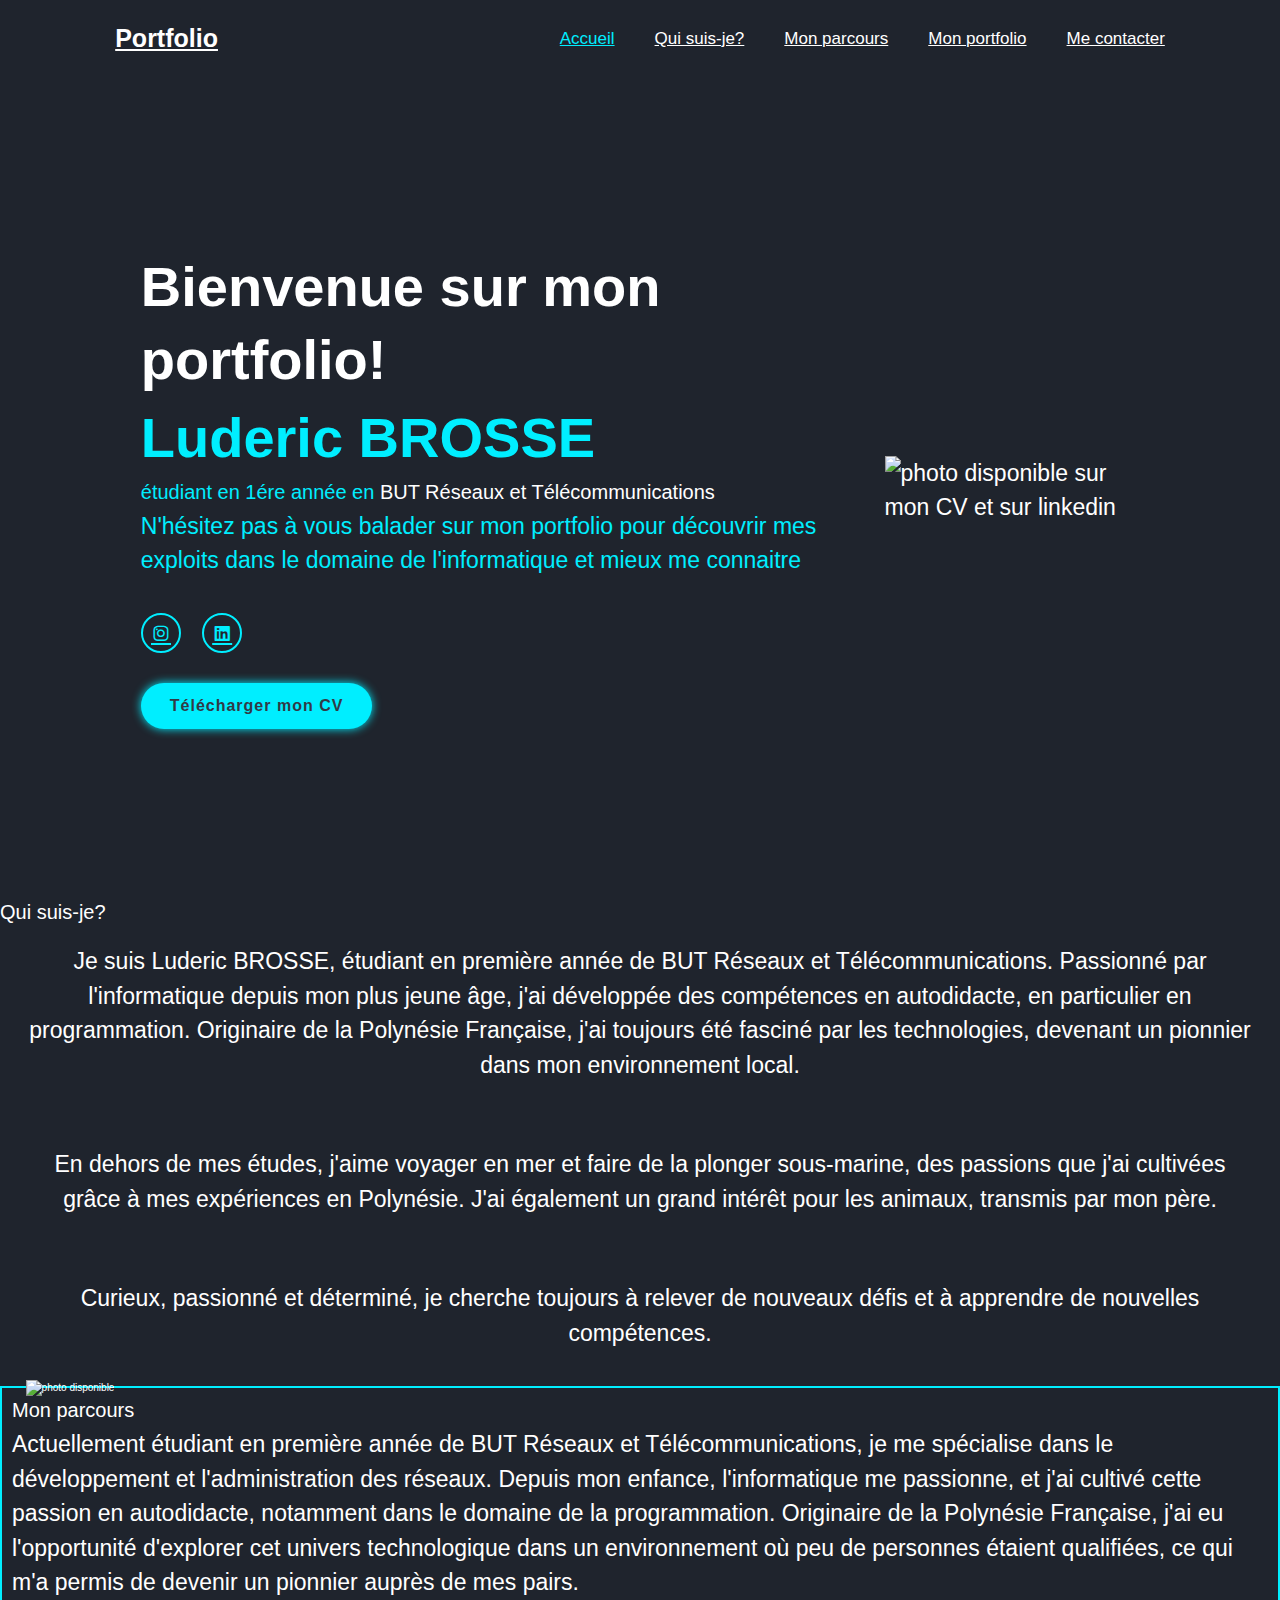
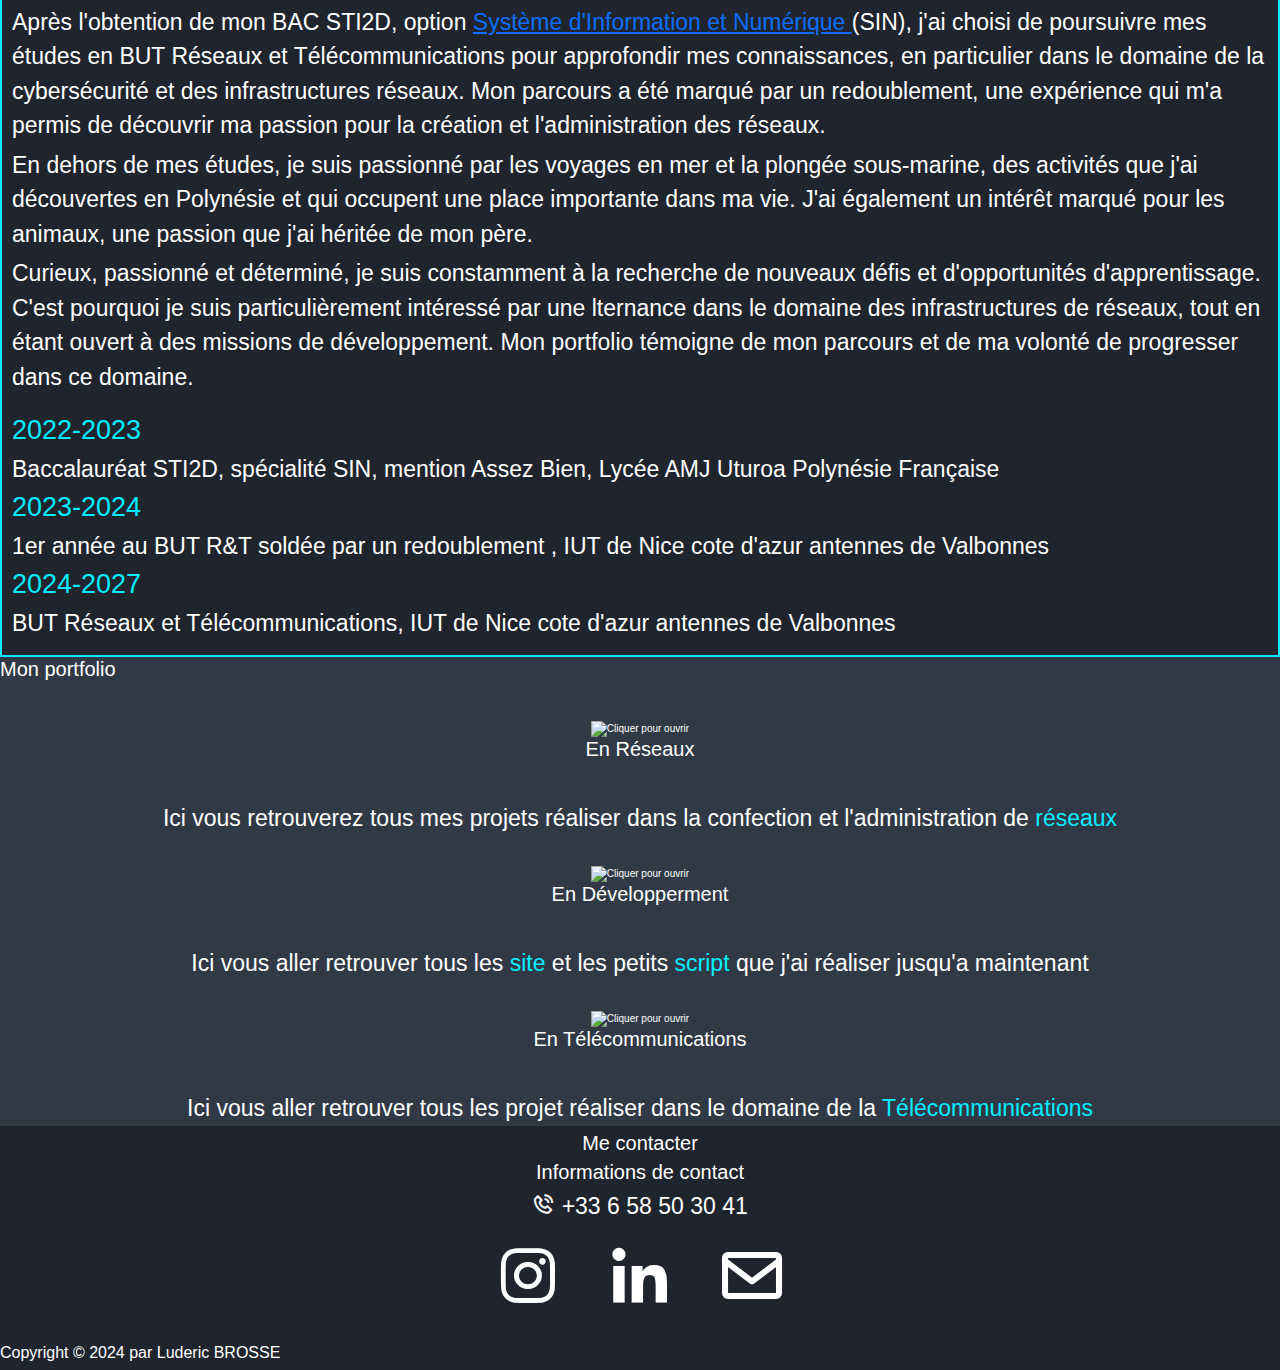
==== index.html @ b1ade753 "Update index.html" ====
<!DOCTYPE html> 
  <head>
    <meta charset="utf-8">
    <meta name="viewport" content="width=device-width">
    <title>Portfolio Luderic Brosse</title>
    <!-- CSS de Bootstrap -->
    <link href="https://cdn.jsdelivr.net/npm/bootstrap@5.3.0-alpha1/dist/css/bootstrap.min.css" rel="stylesheet">
    <!-- JS de Bootstrap -->
<script src="https://cdn.jsdelivr.net/npm/bootstrap@5.3.0-alpha1/dist/js/bootstrap.bundle.min.js"></script>
    <link href='https://unpkg.com/boxicons@2.1.4/css/boxicons.min.css' rel='stylesheet'>
    <link href="style.css" rel="stylesheet" type="text/css" />
<body>
  <section class="header">
    <header class="header">
      <a href="#" class="logo">Portfolio</a>
      <i class='bx bx-menu' id="menu-icon"></i>
      <nav class="navbar">
        <a href="#home" class="active">Accueil</a>
        <a href="#Qui_suis_je">Qui suis-je?</a>
        <a href="#Mon_parcours">Mon parcours</a>
        <a href="#portfolio"> Mon portfolio</a>
        <a href="#Contact">Me contacter</a>
      </nav>
    </header>
  </section>
  <section class="home" id="home">
    <div class="home-content">
      <h1>Bienvenue sur mon portfolio!</h1>
      <h1><span>Luderic BROSSE</span></h1>
      <h2><span>étudiant en 1ére année en </span> BUT Réseaux et Télécommunications</h2>
      <p><span>N'hésitez pas à vous balader sur mon portfolio pour découvrir mes exploits dans le domaine de l'informatique et mieux me connaitre </span></p>
      <div class="social-media">
        <a href="https://www.instagram.com/luderic_brosse_/" target="_blank"><i class='bx bxl-instagram bx-flip-horizontal bx-burst' ></i></a>
        <a href="https://www.linkedin.com/in/ludericbrosse/" target="_blank" ><i class='bx bxl-linkedin-square bx-fade-left' ></i></a>
      </div>
      <a href="CV_Luderic_BROSSE.pdf" class="btn">Télécharger mon CV</a>
    </div>
    <div class="home-img-cerlce">
      <img src="photo_chemise1.jpg" alt="photo disponible sur mon CV et sur linkedin">
    </div>
  </section>
  <section class="Qui_suis_je" id="Qui_suis_je">
    <div class="title">
      <h2 class="title-text">Qui suis-je?</h2>
    </div>
    <div class="about-content">
        <div class="about-text">
          <p>Je suis Luderic BROSSE, étudiant en première année de BUT Réseaux et Télécommunications. 
            Passionné par l'informatique depuis mon plus jeune âge, j'ai développée des compétences en 
            autodidacte, en particulier en programmation. Originaire de la Polynésie Française, 
            j'ai toujours été fasciné par les technologies, devenant un pionnier dans mon environnement 
            local.</p>
          <br>
          <p>En dehors de mes études, j'aime voyager en mer et faire de la plonger sous-marine, des 
            passions que j'ai cultivées grâce à mes expériences en Polynésie. J'ai également un grand 
            intérêt pour les animaux, transmis par mon père.</p>
          <br><p>Curieux, passionné et déterminé, je cherche toujours à relever de nouveaux défis et 
            à apprendre de nouvelles compétences.</p>
        </div>
        <div class="about-img">
            <img src="photochien.jpg" alt="photo disponible">
        </div>
    </div>
</section>
<section class="Mon_parcours" id="Mon_parcours">
  <div class="title">
    <h2 class="title-text">Mon parcours</h2>
  </div>
  <div class="content">
    <p>Actuellement étudiant en première année de BUT Réseaux et Télécommunications, je me spécialise 
      dans le développement et l'administration des réseaux. Depuis mon enfance, l'informatique me 
      passionne, et j'ai cultivé cette passion en autodidacte, notamment dans le domaine de la 
      programmation. Originaire de la Polynésie Française, j'ai eu l'opportunité d'explorer cet 
      univers technologique dans un environnement où peu de personnes étaient qualifiées, ce qui 
      m'a permis de devenir un pionnier auprès de mes pairs.</p> 
    <p>Après l'obtention de mon BAC STI2D, option <a class="SIN" href="https://oniseptv.onisep.fr/video/bac-techno-sti2d-specialite-systeme-dinformation-et-numerique-sin" >Système d'Information et Numérique </a>(SIN), j'ai 
        choisi de poursuivre mes études en BUT Réseaux et Télécommunications pour approfondir mes 
        connaissances, en particulier dans le domaine de la cybersécurité et des infrastructures 
        réseaux. Mon parcours a été marqué par un redoublement, une expérience qui m'a permis de 
        découvrir ma passion pour la création et l'administration des réseaux.</p> 
    <p>En dehors de mes études, je suis passionné par les voyages en mer et la plongée sous-marine, 
      des activités que j'ai découvertes en Polynésie et qui occupent une place importante dans ma vie.
       J'ai également un intérêt marqué pour les animaux, une passion que j'ai héritée de mon père.</p>
    <p>Curieux, passionné et déterminé, je suis constamment à la recherche de nouveaux défis et 
      d'opportunités d'apprentissage. C'est pourquoi je suis particulièrement intéressé par une 
      lternance dans le domaine des infrastructures de réseaux, tout en étant ouvert à des missions 
      de développement. Mon portfolio témoigne de mon parcours et de ma volonté de progresser dans ce 
      domaine.</p>
  </div>
  <br>
  <div class="timeline">
    <div class="timeline-content">
      <div class="content">
        <h3>2022-2023</h3>
        <p>Baccalauréat STI2D, spécialité SIN, mention Assez Bien, Lycée AMJ Uturoa Polynésie Française</p>
      </div>
    </div>
    <div class="timeline-content">
      <div class="content">
        <h3>2023-2024</h3>
        <p>1er année au BUT R&T soldée par un redoublement , IUT de Nice cote d'azur antennes de Valbonnes</p>
      </div>
    </div>
    <div class="timeline-content">
      <div class="content">
        <h3>2024-2027</h3>
        <p>BUT Réseaux et Télécommunications, IUT de Nice cote d'azur antennes de Valbonnes</p>
      </div>
    </div>
  </div>
</section>
<section class="portfolio" id="portfolio">
  <div class="title">
    <h2 class="title-text">Mon portfolio</h2>
  </div>

  <div class="container text-center mt-5">
    <!-- Première image avec titre et description -->
    <div class="portfolio-item">
      <img src="../Portfolio/Reseaux.jpg" alt="Cliquer pour ouvrir" class="clickable-image img-fluid" data-bs-toggle="modal" data-bs-target="#imageModal1">
      <div class="portfolio-caption">
        <h2>En Réseaux</h2>
        <p>Ici vous retrouverez tous mes projets réaliser dans la confection et l'administration de <span>réseaux</span></p>
      </div>
    </div>
  </div>

  <div class="container text-center mt-5">
    <!-- Deuxième image avec titre et description -->
    <div class="portfolio-item">
      <img src="../Portfolio/info.jpg" alt="Cliquer pour ouvrir" class="clickable-image img-fluid" data-bs-toggle="modal" data-bs-target="#imageModal2">
      <div class="portfolio-caption">
        <h2>En Développerment</h2>
        <p>Ici vous aller retrouver tous les <span>site</span> et les petits <span>script</span> que j'ai réaliser jusqu'a maintenant</p>
      </div>
    </div>
  </div>

  <div class="container text-center mt-5">
    <!-- Troisième image avec titre et description -->
    <div class="portfolio-item">
      <img src="../Portfolio/telecom.jpg" alt="Cliquer pour ouvrir" class="clickable-image img-fluid" data-bs-toggle="modal" data-bs-target="#imageModal3">
      <div class="portfolio-caption">
        <h2>En Télécommunications</h2>
        <p>Ici vous aller retrouver tous les projet réaliser dans le domaine de la <span>Télécommunications</span></p>
      </div>
    </div>
  </div>

<!-- Modal 1 -->
<div class="modal fade" id="imageModal1" tabindex="-1" aria-labelledby="imageModalLabel1" aria-hidden="true">
  <div class="modal-dialog modal-dialog-centered">
    <div class="modal-content">
      <div class="modal-header">
        <h5 class="modal-title" id="imageModalLabel1">Galerie d'images</h5>
        <button type="button" class="btn-close" data-bs-dismiss="modal" aria-label="Close"></button>
      </div>
      <div class="modal-body">
        <div id="carouselExample1" class="carousel slide" data-bs-ride="false" data-bs-interval="false"> <!-- Désactivation complète -->
          <div class="carousel-inner">
            <div class="carousel-item active">
              <div class="d-flex w-100">
                <div class="carousel-caption">
                  <h5>Titre Image 1 Carrousel</h5>
                  <p>Description courte Image 1 Carrousel</p>
                </div>
                <img src="../Portfolio/lan.jpg" class="d-block" alt="Image 1">
              </div>
            </div>
            <div class="carousel-item">
              <div class="d-flex w-100">
                <div class="carousel-caption">
                  <h5>Titre Image 2 Carrousel</h5>
                  <p>Description courte Image 2 Carrousel</p>
                </div>
                <img src="../Portfolio/info.jpg" class="d-block" alt="Image 2">
              </div>
            </div>
          </div>
          <button class="carousel-control-prev" type="button" data-bs-target="#carouselExample1" data-bs-slide="prev">
            <span class="carousel-control-prev-icon" aria-hidden="true"></span>
          </button>
          <button class="carousel-control-next" type="button" data-bs-target="#carouselExample1" data-bs-slide="next">
            <span class="carousel-control-next-icon" aria-hidden="true"></span>
          </button>
        </div>
      </div>
    </div>
  </div>
</div>



  <!-- Modal 2 -->
  <div class="modal fade" id="imageModal2" tabindex="-1" aria-labelledby="imageModalLabel2" aria-hidden="true">
    <div class="modal-dialog modal-dialog-centered">
      <div class="modal-content">
        <div class="modal-header">
          <h5 class="modal-title" id="imageModalLabel2">Galerie d'images</h5>
          <button type="button" class="btn-close" data-bs-dismiss="modal" aria-label="Close"></button>
        </div>
        <div class="modal-body">
          <div id="carouselExample2" class="carousel slide" data-bs-ride="carousel">
            <div class="carousel-inner">
              <div class="carousel-item active">
                <img src="../Portfolio/lan.jpg" class="d-block w-100" alt="Image 1">
                <div class="carousel-caption d-none d-md-block">
                  <h5>Titre Image 1 Carrousel</h5>
                  <p>Description courte Image 1 Carrousel</p>
                </div>
              </div>
              <div class="carousel-item">
                <img src="../Portfolio/info.jpg" class="d-block w-100" alt="Image 2">
                <div class="carousel-caption d-none d-md-block">
                  <h5>Titre Image 2 Carrousel</h5>
                  <p>Description courte Image 2 Carrousel</p>
                </div>
              </div>
            </div>
            <button class="carousel-control-prev" type="button" data-bs-target="#carouselExample2" data-bs-slide="prev">
              <span class="carousel-control-prev-icon" aria-hidden="true"></span>
            </button>
            <button class="carousel-control-next" type="button" data-bs-target="#carouselExample2" data-bs-slide="next">
              <span class="carousel-control-next-icon" aria-hidden="true"></span>
            </button>
          </div>
        </div>
      </div>
    </div>
  </div>

  <!-- Modal 3 -->
  <div class="modal fade" id="imageModal3" tabindex="-1" aria-labelledby="imageModalLabel3" aria-hidden="true">
    <div class="modal-dialog modal-dialog-centered">
      <div class="modal-content">
        <div class="modal-header">
          <h5 class="modal-title" id="imageModalLabel3">Galerie d'images</h5>
          <button type="button" class="btn-close" data-bs-dismiss="modal" aria-label="Close"></button>
        </div>
        <div class="modal-body">
          <div id="carouselExample3" class="carousel slide" data-bs-ride="carousel">
            <div class="carousel-inner">
              <div class="carousel-item active">
                <img src="../Portfolio/lan.jpg" class="d-block w-100" alt="Image 1">
                <div class="carousel-caption d-none d-md-block">
                  <h5>Titre Image 1 Carrousel</h5>
                  <p>Description courte Image 1 Carrousel</p>
                </div>
              </div>
              <div class="carousel-item">
                <img src="../Portfolio/info.jpg" class="d-block w-100" alt="Image 2">
                <div class="carousel-caption d-none d-md-block">
                  <h5>Titre Image 2 Carrousel</h5>
                  <p>Description courte Image 2 Carrousel</p>
                </div>
              </div>
            </div>
            <button class="carousel-control-prev" type="button" data-bs-target="#carouselExample3" data-bs-slide="prev">
              <span class="carousel-control-prev-icon" aria-hidden="true"></span>
            </button>
            <button class="carousel-control-next" type="button" data-bs-target="#carouselExample3" data-bs-slide="next">
              <span class="carousel-control-next-icon" aria-hidden="true"></span>
            </button>
          </div>
        </div>
      </div>
    </div>
  </div>

</section>

<section class="Contact" id="Contact">
  <div class="title">
    <h2 class="title-text">Me contacter</h2>
  </div>
  <div class="contact-content">
    <div class="contact-info">
      <h2>Informations de contact</h2>
      <p><i class='bx bx-phone-call'></i> +33 6 58 50 30 41</p>
      <div class="social-icons">
        <div class="icon insta"><a href="https://www.instagram.com/luderic_brosse_/" target="_blank"><i class='bx bxl-instagram'></i></a></div>
        <div class="icon linkedin"><a href="https://www.linkedin.com/in/ludericbrosse/" target="_blank"><i class='bx bxl-linkedin'></i></a></div>
        <div class="icon mail"><a href="mailto:proludericbrosse@gmail.com" target="_blank"><i class='bx bx-envelope'></i></a></div>
      </div>
    </div>
  </div>
</section>


    <footer class="footer">
      <div class="footer-text">
        <p>Copyright &copy; 2024 par Luderic BROSSE</p>
      </div>
    </footer>

<script src="Java_ma_page.js"></script>
</body>
---- style.css ----
@import url('https://fonts.googleapis.com/css2?family=Poppins:wght@300;400;500;600;700;800;900&display');

* {
  margin: 0;
  padding: 0;
  box-sizing: border-box;
  text-decoration: none;
  border: none;
  outline: none;
  scroll-behavior: smooth;
  font-family: Arial, sans-serif;
}

:root {
  --bg-color: #1f242d;
  --second-color: #323946;
  --text-color: #fff;
  --main-color: #0ef;
}

html {
  font-size: 62.5%;
  overflow-x: hidden;
}

body {
  background-color: var(--bg-color);
  color: var(--text-color);
}

sectionheader {
  min-height: 100vh;
  padding: 10rem 9% 2rem;
}

h4 {
  font-size: 1.5em;
  font-family: arial, sans-serif;
}
.header {
  position: fixed;
  top: 0;
  left: 0;
  width: 100%;
  padding: 2rem 9%;
  background: var(--bg-color);
  display: flex;
  justify-content: space-between;
  align-items: center;
  z-index: 100;
  
}

.header.sticky {
  border-bottom: .1rem solid rgba(0, 0, 0, 0.2);
}

.logo {
  font-size: 2.5rem;
  color: var(--main-colort);
  font-weight: 600;
  cursor: default;
}


/* Styles de base pour les liens de la navbar */
.navbar a {
  font-size: 17px;
  color: var(--text-color);
  margin-left: 4rem;
  transition: .3s;
  font-family: arial,sans-serif;
}

/* Style pour les liens de la navbar lorsqu'ils sont survolés ou actifs */
.navbar a:hover,
.navbar a.active {
  color: var(--main-color);
}

/* Styles pour l'icône du menu */
#menu-icon {
  font-size: 3.6rem;
  color: var(--text-color);
  display: none;
}

.p2 {
  color: #000000;
  font-size: 1.5rem;
  margin: 1rem 0 2rem;
  text-align: center;
  font-family: arial,sans-serif;
}

section.home {
  min-height: 100vh;
  padding: 10rem 9% 2rem;
  font-family: arial,sans-serif;
  font-size: 23px;
}

.home {
  display: flex;
  justify-content: center;
  align-items: center;
  font-family: arial, sans-serif;
  font-size: 23px;
  margin-left: 2%;
  margin-right: 2%;
}

.home-img img {
  width: 35vw;
}

.home-content h3 {
  font-size: 3.2rem;
  font-weight: 700;
  color: var(--text-color);
}

.home-content h3:nth-of-type(2) {
  margin-bottom: 2rem;
}

span {
  color: var(--main-color);
}

.home-content h1 {
  font-size: 5.6rem;
  font-weight: 700;
  line-height: 1.3;
}

.social-media a {
  display: inline-flex;
  justify-content: center;
  align-items: center;
  width: 4rem;
  height: 4rem;
  background: transparent;
  border: .2rem solid var(--main-color);
  border-radius: 50%;
  font-size: 2rem;
  color: var(--main-color);
  margin: 3rem 1.5rem 3rem 0;
  transition: .5s ease;
}

.social-media a:hover {
  background: var(--main-color);
  color: var(--second-color);
  box-shadow: 0 0 1rem var(--main-color);
}

.btn {
  display: inline-block;
  padding: 1rem 2.8rem;
  background: var(--main-color);
  border-radius: 4rem;
  box-shadow: 0 0 1rem var(--main-color);
  font-size: 1.6rem;
  color: var(--second-color);
  letter-spacing: .1rem;
  font-weight: 600;
  transition: .5s ease;
}

.btn:hover {
  box-shadow: none;
}

.btn1 {
  display: inline-block;
  padding: 1rem 2.8rem;
  background: var(--main-color);
  border-radius: 4rem;
  box-shadow: 0 0 1rem var(--main-color);
  font-size: 1.6rem;
  color: var(--second-color);
  letter-spacing: .1rem;
  font-weight: 600;
  transition: .5s ease;
  margin-left: 65rem;
  
}

.btn1:hover {
  box-shadow: none;
}
.about {
  display: flex;
  justify-content: center;
  align-items: center;
  gap: 2rem;
  background-color: var(--second-color);
  font-family: Arial,sans-serif;
  font-size: 23px;
}

.about-img img {
  width: 17.5vw;

}

.heading {
  text-align: center;
  font-size: 4.5rem;
}


.about-content{
  margin-left: 2%;
  margin-right: 2%;
}

.about-content h2 {
  text-align: left;
  font-size: 32px;
  font-weight: 700;
  font-family: arial,sans-serif;
}

.about-content h3 {
  font-size: 45px;
  font-weight: 500;
  text-align: center;
  font-family: arial, sans-serif;
}

.about-content p {
  font-size: 23px;
  margin: 2rem 0 3rem;
  text-align: center;
  font-family: Arial, sans-serif;
}

/* Style pour encadrer la section */
.Mon_parcours {
  border: 2px solid var(--main-color);
  padding: 1rem; 
  margin: -10px 0 0 0; /* Réduire la marge inférieure */
  font-family: arial, sans-serif;
}

.Mon_parcours-contenue{
  margin-left: 2%;
  margin-right: 2%;
}

/* Style pour les titres */
h3 {
  color:var(--main-color);
  /* Couleur du texte du titre */
  font-size: 27px;
}

/* Style pour le texte à l'intérieur des boîtes */
p {
  margin: 5px 0;
  /* Marge pour le texte à l'intérieur des boîtes */
  font-size: 23px;
}

.about-layer a i {
  font-size: 23px;
  color: var(--second-bg-color);
  font-family: arial , sans-serif;
}

.portfolio {
  background-color: var(--second-color);
}

.portfolio h2 {
  margin-bottom: 4rem;
}

.portfolio-container {
  display: grid;
  grid-template-columns: repeat(2, 1fr);
  align-items: center;
  gap: 2.5rem;
}

.portfolio-container .portfolio-box {  /*pour le portfolio sa commence la les boxe  */
  position: relative;
  overflow: hidden;
  box-shadow: 0 0 1rem var(--bg-color);
  display: flex;
  font-size: 23px;
  font-family: Arial , sans-serif;

}

.texte_portfolio p {
  margin-left: 1%;
  margin-right: 1%;
}

.portfolio-box img {
  width: 100%;
  transition: .5s ease;
  
}

.portfolio-box:hover img {
  transform: scale(1..1);
}


.portfolio-box .portfolio-layer {   
  position: absolute;
  bottom: 0;
  left: 0;
  width: 100%;
  height: 100%;
  background: linear-gradient(rgba(0, 0, 0, .1), var(--main-color));
  display: flex;
  justify-content: center;
  align-items: center;
  flex-direction: column;
  text-align: center;
  padding: 0 4rem;
  transform: translateY(100%);
  transition: .5s ease;
  font-size: 35px;
}

.portfolio-box:hover .portfolio-layer {
  transform: translate(0);
}

.portfolio-box .portfolio-layer h4 {
  font-size: 45px;
  color: #e70a0a;
}

.portfolio-box .portfolio-layer h3 {
  font-size: 45px;

}

h5{
  color: #fff ;

}

h6{
  color: red;
  font-size: 45px;
}

h7{
  color: purple;
  font-size: 45px ;
}
.portfolio-container .portfolio-box2 {
  position: relative;
  overflow: hidden;
  box-shadow: 0 0 1rem var(--bg-color);
  display: flex;

}

.portfolio-container .portfolio-box2 {
  position: relative;
  overflow: hidden;
  box-shadow: 0 0 1rem var(--bg-color);
  display: flex;
}

.portfolio-box2 video {
  width: 100%;
  transition: .5s ease;
}

.portfolio-box2:hover {
  background-color: var(--main-color-);  /* Couleur bleue quasi transparente sur le survol */
}

.portfolio-box2 .portfolio-layer {
  position: absolute;
  bottom: 0;
  left: 0;
  width: 100%;
  height: 100%;
  display: flex;
  justify-content: center;
  align-items: center;
  flex-direction: column;
  text-align: center;
  padding: 0 4rem;
  transform: translateY(100%);
  transition: .5s ease;
  z-index: 1; /* Placer le texte au premier plan */
}

.portfolio-box2:hover .portfolio-layer {
  transform: translate(0);
}   
/* a la j ai chercher pour ca y a des commentaire */

.portfolio-layer p {
  font-size: 28px;
  margin: .3rem 0 1rem;
  font-family: arial, sans-serif;
  color: #000000;
}

.portfolio-layer a {
  display: inline-flex;
  justify-content: center;
  align-items: center;
  width: 5rem;
  height: 5rem;
  background: var(--text-color);
  border-radius: 50%;
}

.portfolio-layer a i {
  font-size: 2rem;
  color: var(--second-bg-color);
}

.contact h2 {
  margin-bottom: 3rem;
}

.contact form {
  max-width: 70rem;
  margin: 1rem auto;
  text-align: center;
  margin-bottom: 3rem;
}

.contact form .input-box {
  display: flex;
  justify-content: space-between;
  flex-wrap: wrap;
}

.contact form .input-box input,
.contact form textarea {
  width: 100%;
  padding: 1.5rem;
  font-size: 1.6rem;
  color: var(--text-color);
  background: var(--second-color);
 
  margin: .7rem 0;

}

.contact form .input-box input {
  width: 49%;
}

.contact form textarea {
  resize: none;
}

.contact form .btn {
  margin-top: 2rem;
  cursor: pointer;
}

.footer-text p {
  font-size: 1.6rem;
}

.footer-iconTop a {
  display: inline-flex;
  justify-content: center;
  align-items: center;
  padding: .8rem;
}

.Contact {
  text-align: center; /* Centre le contenu de la section horizontalement */
}


.Contact {
  text-align: center; /* Centre le contenu de la section horizontalement */
}

.social-icons {
  display: flex; /* Utilisation du flexbox pour aligner les éléments sur une ligne */
  justify-content: center; /* Centre les éléments horizontalement */
}

.social-icons .icon {
  margin: 0 20px; /* Marge entre chaque icône */
}

.social-icons .icon a {
  display: block; /* Affiche les liens en tant que bloc pour mieux aligner les icônes */
  text-align: center; /* Centre le contenu du lien */
  font-size: 72px; /* Taille de la police des icônes (double de la taille initiale) */
  color: #ffffff; /* Couleur de base des icônes (blanc ici) */
  transition: color 0.3s ease; /* Transition douce de la couleur pendant 0.3s */
}

/* Effet hover pour changer la couleur au survol */
.social-icons .icon a:hover {
  color: var(--main-color); /* Changement de couleur au survol vers la couleur principale */
}




@media(max-width: 1200px) {
  html {
    font-size: 55%;
  }
}

@media(max-width: 991px) {
  .header {
    padding: 2rem 3%;
  }

  section {
    padding: 10rem 3% 2rem;
  }

  .Mon_parcours {
    padding-bottom: 7rem;
  }

  .footer {
    padding: 2rem 3%;
  }
}

@media(max-width: 768px) {
  #menu-icon {
    display: block;
  }

  .navbar {
    position: absolute;
    top: 100%;
    left: 0;
    width: 100%;
    padding: 1rem 3%;
    background: var(--bg-color);
    border-top: .1rem solid rgba(0, 0, 0, .2);
    box-shadow: 0 .5rem 1rem rgba(0, 0, 0, .2);
    display: none;
  }

  .navbar.active {
    display: block;
  }

  navbar a {
    display: block;
    font-size: 2rem;
    margin: 3rem 0;

  }

  .home {
    flex-direction: column;

  }

  .home-content h3 {
    font-size: 2.6rem;
  }

  .home-content h1 {
    font-size: 5.6rem;
  }

  .home-img img {
    width: 70rw;
    margin-top: 4rem;
  }

  .about {
    flex-direction: column-reverse;
  }

  .about-img img {
    width: 70%;
    margin-top: 4rem;
  }

  .portfolio h2 {
    margin-bottom: 3rem;
  }

  .portfolio-container {
    grid-template-columns: repeat(2, 1fr);

  }
}

@media(max-width: 617px) {
  .portfolio-container {
    grid-template-columns: 1fr;
    }
}
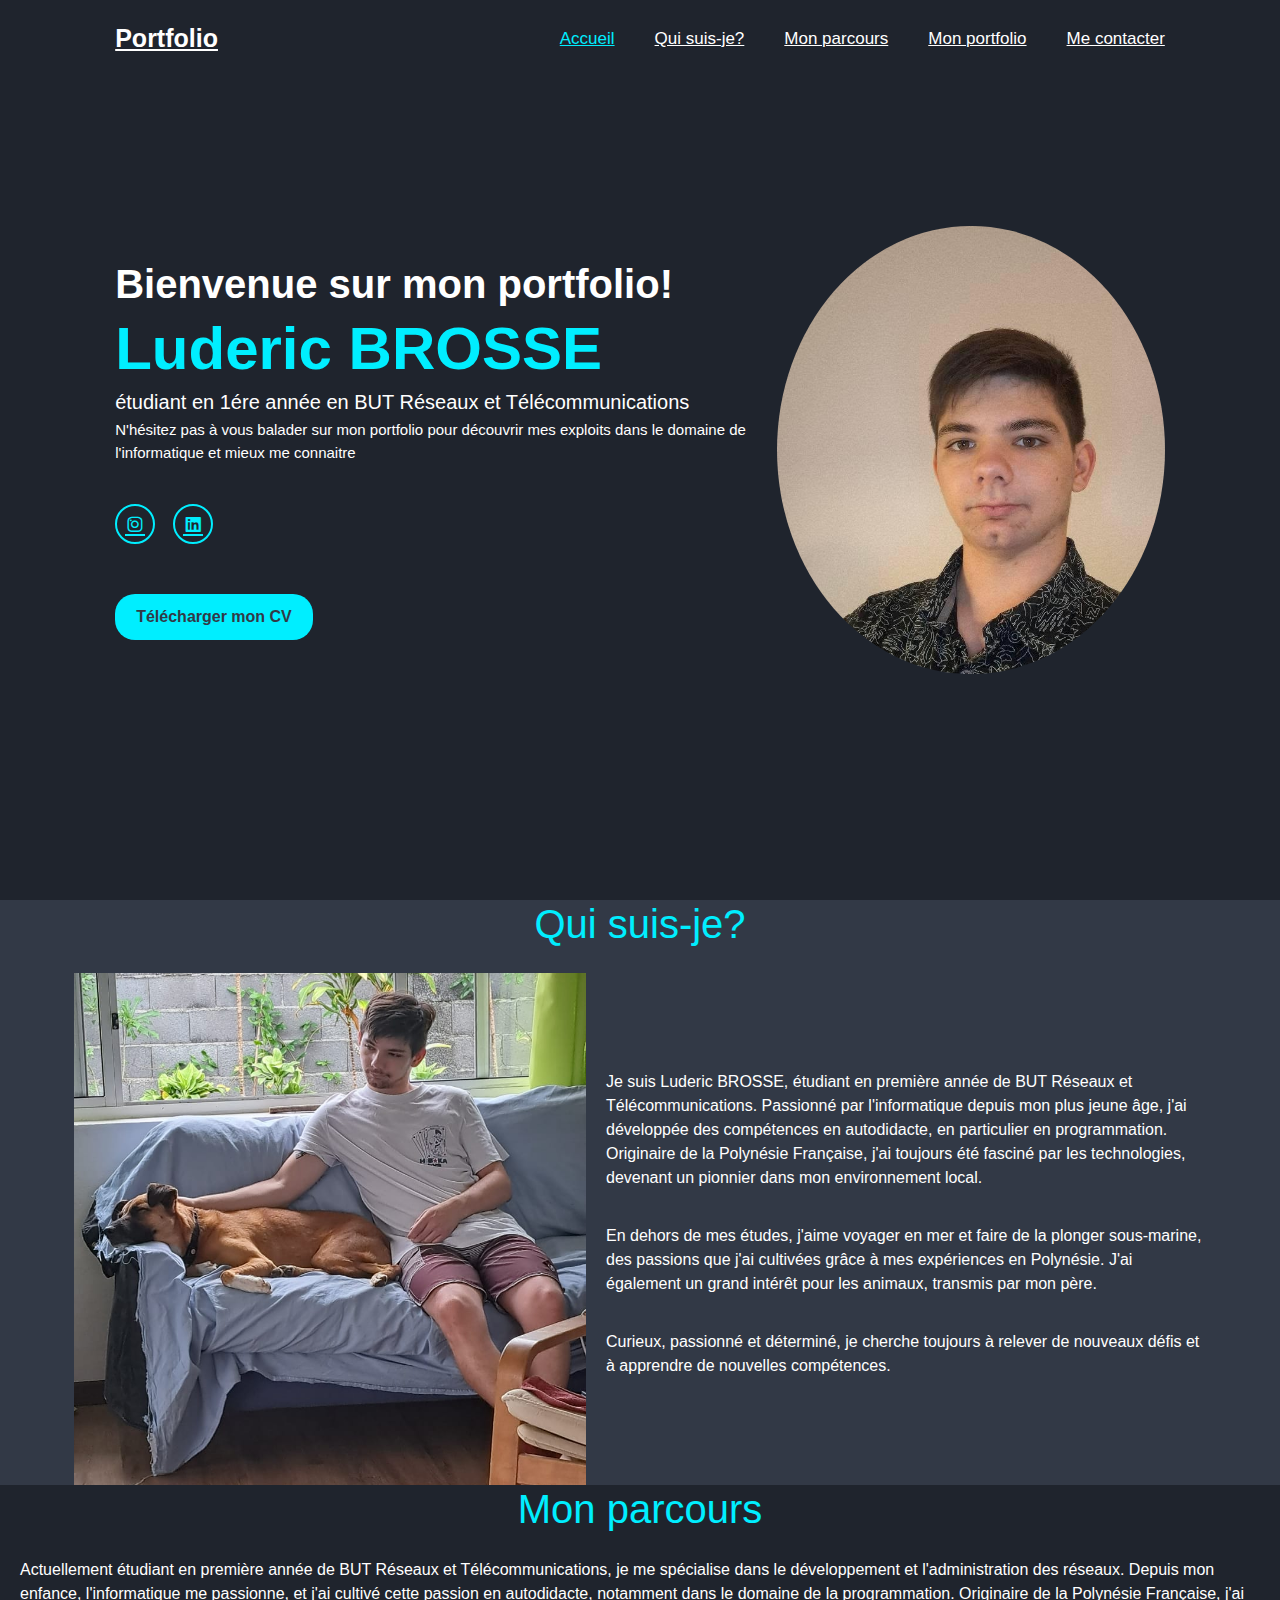
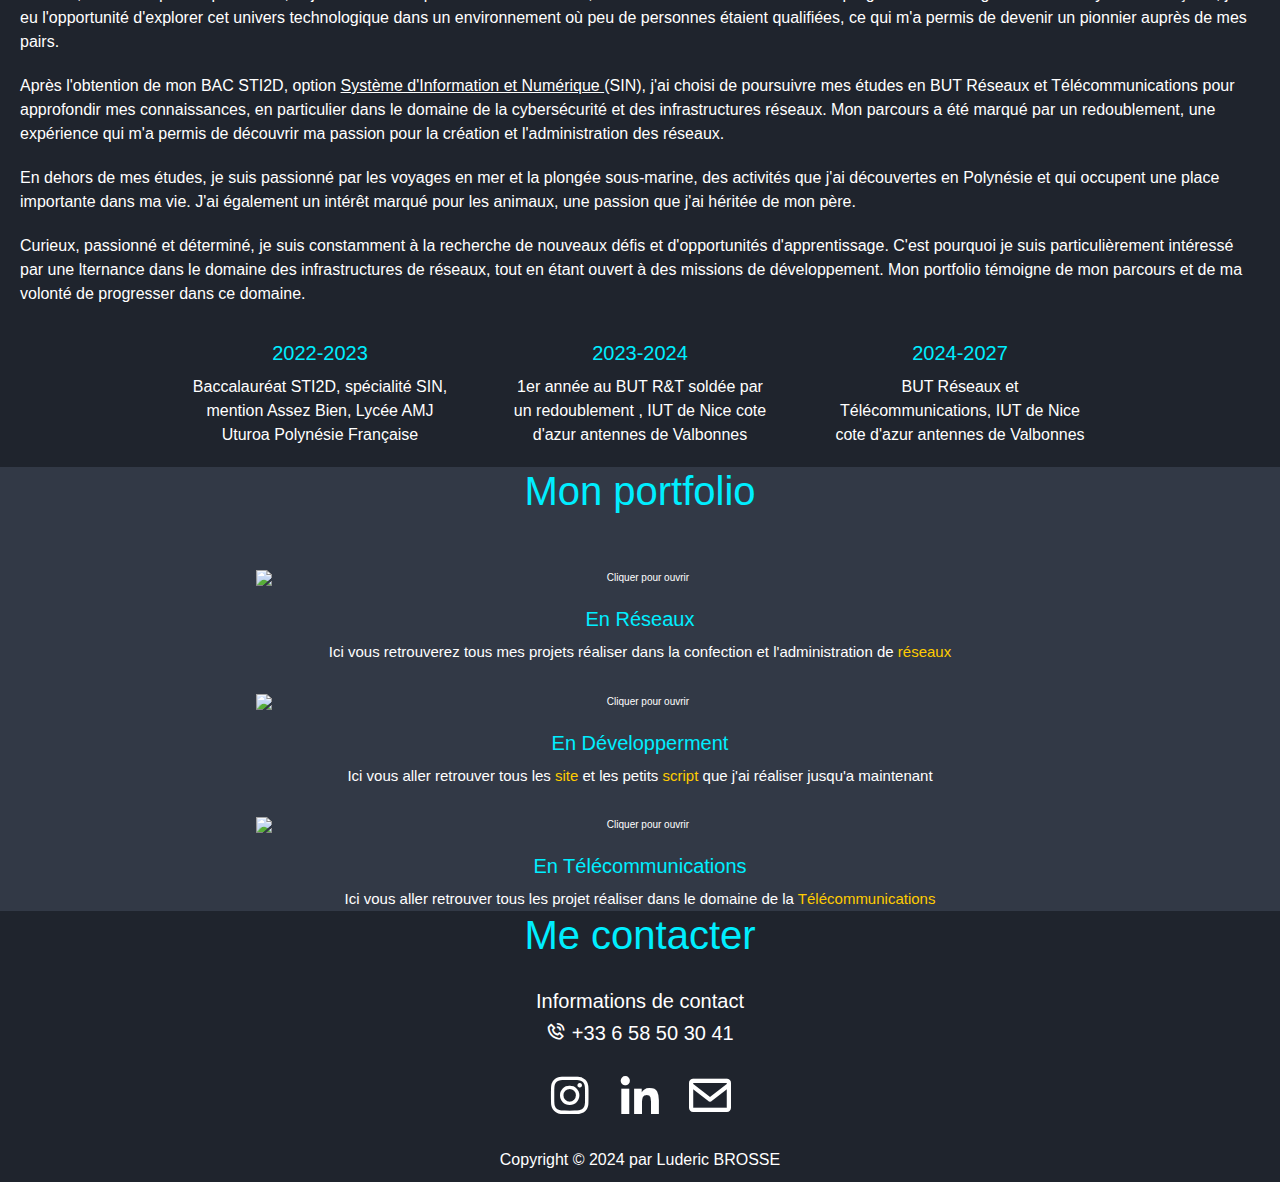
==== commit b71eb8ec: "Add files via upload" ====
--- a/index.html
+++ b/index.html
@@ -1,297 +1,297 @@
-<!DOCTYPE html> 
-  <head>
-    <meta charset="utf-8">
-    <meta name="viewport" content="width=device-width">
-    <title>Portfolio Luderic Brosse</title>
-    <!-- CSS de Bootstrap -->
-    <link href="https://cdn.jsdelivr.net/npm/bootstrap@5.3.0-alpha1/dist/css/bootstrap.min.css" rel="stylesheet">
-    <!-- JS de Bootstrap -->
-<script src="https://cdn.jsdelivr.net/npm/bootstrap@5.3.0-alpha1/dist/js/bootstrap.bundle.min.js"></script>
-    <link href='https://unpkg.com/boxicons@2.1.4/css/boxicons.min.css' rel='stylesheet'>
-    <link href="style.css" rel="stylesheet" type="text/css" />
-<body>
-  <section class="header">
-    <header class="header">
-      <a href="#" class="logo">Portfolio</a>
-      <i class='bx bx-menu' id="menu-icon"></i>
-      <nav class="navbar">
-        <a href="#home" class="active">Accueil</a>
-        <a href="#Qui_suis_je">Qui suis-je?</a>
-        <a href="#Mon_parcours">Mon parcours</a>
-        <a href="#portfolio"> Mon portfolio</a>
-        <a href="#Contact">Me contacter</a>
-      </nav>
-    </header>
-  </section>
-  <section class="home" id="home">
-    <div class="home-content">
-      <h1>Bienvenue sur mon portfolio!</h1>
-      <h1><span>Luderic BROSSE</span></h1>
-      <h2><span>étudiant en 1ére année en </span> BUT Réseaux et Télécommunications</h2>
-      <p><span>N'hésitez pas à vous balader sur mon portfolio pour découvrir mes exploits dans le domaine de l'informatique et mieux me connaitre </span></p>
-      <div class="social-media">
-        <a href="https://www.instagram.com/luderic_brosse_/" target="_blank"><i class='bx bxl-instagram bx-flip-horizontal bx-burst' ></i></a>
-        <a href="https://www.linkedin.com/in/ludericbrosse/" target="_blank" ><i class='bx bxl-linkedin-square bx-fade-left' ></i></a>
-      </div>
-      <a href="CV_Luderic_BROSSE.pdf" class="btn">Télécharger mon CV</a>
-    </div>
-    <div class="home-img-cerlce">
-      <img src="photo_chemise1.jpg" alt="photo disponible sur mon CV et sur linkedin">
-    </div>
-  </section>
-  <section class="Qui_suis_je" id="Qui_suis_je">
-    <div class="title">
-      <h2 class="title-text">Qui suis-je?</h2>
-    </div>
-    <div class="about-content">
-        <div class="about-text">
-          <p>Je suis Luderic BROSSE, étudiant en première année de BUT Réseaux et Télécommunications. 
-            Passionné par l'informatique depuis mon plus jeune âge, j'ai développée des compétences en 
-            autodidacte, en particulier en programmation. Originaire de la Polynésie Française, 
-            j'ai toujours été fasciné par les technologies, devenant un pionnier dans mon environnement 
-            local.</p>
-          <br>
-          <p>En dehors de mes études, j'aime voyager en mer et faire de la plonger sous-marine, des 
-            passions que j'ai cultivées grâce à mes expériences en Polynésie. J'ai également un grand 
-            intérêt pour les animaux, transmis par mon père.</p>
-          <br><p>Curieux, passionné et déterminé, je cherche toujours à relever de nouveaux défis et 
-            à apprendre de nouvelles compétences.</p>
-        </div>
-        <div class="about-img">
-            <img src="photochien.jpg" alt="photo disponible">
-        </div>
-    </div>
-</section>
-<section class="Mon_parcours" id="Mon_parcours">
-  <div class="title">
-    <h2 class="title-text">Mon parcours</h2>
-  </div>
-  <div class="content">
-    <p>Actuellement étudiant en première année de BUT Réseaux et Télécommunications, je me spécialise 
-      dans le développement et l'administration des réseaux. Depuis mon enfance, l'informatique me 
-      passionne, et j'ai cultivé cette passion en autodidacte, notamment dans le domaine de la 
-      programmation. Originaire de la Polynésie Française, j'ai eu l'opportunité d'explorer cet 
-      univers technologique dans un environnement où peu de personnes étaient qualifiées, ce qui 
-      m'a permis de devenir un pionnier auprès de mes pairs.</p> 
-    <p>Après l'obtention de mon BAC STI2D, option <a class="SIN" href="https://oniseptv.onisep.fr/video/bac-techno-sti2d-specialite-systeme-dinformation-et-numerique-sin" >Système d'Information et Numérique </a>(SIN), j'ai 
-        choisi de poursuivre mes études en BUT Réseaux et Télécommunications pour approfondir mes 
-        connaissances, en particulier dans le domaine de la cybersécurité et des infrastructures 
-        réseaux. Mon parcours a été marqué par un redoublement, une expérience qui m'a permis de 
-        découvrir ma passion pour la création et l'administration des réseaux.</p> 
-    <p>En dehors de mes études, je suis passionné par les voyages en mer et la plongée sous-marine, 
-      des activités que j'ai découvertes en Polynésie et qui occupent une place importante dans ma vie.
-       J'ai également un intérêt marqué pour les animaux, une passion que j'ai héritée de mon père.</p>
-    <p>Curieux, passionné et déterminé, je suis constamment à la recherche de nouveaux défis et 
-      d'opportunités d'apprentissage. C'est pourquoi je suis particulièrement intéressé par une 
-      lternance dans le domaine des infrastructures de réseaux, tout en étant ouvert à des missions 
-      de développement. Mon portfolio témoigne de mon parcours et de ma volonté de progresser dans ce 
-      domaine.</p>
-  </div>
-  <br>
-  <div class="timeline">
-    <div class="timeline-content">
-      <div class="content">
-        <h3>2022-2023</h3>
-        <p>Baccalauréat STI2D, spécialité SIN, mention Assez Bien, Lycée AMJ Uturoa Polynésie Française</p>
-      </div>
-    </div>
-    <div class="timeline-content">
-      <div class="content">
-        <h3>2023-2024</h3>
-        <p>1er année au BUT R&T soldée par un redoublement , IUT de Nice cote d'azur antennes de Valbonnes</p>
-      </div>
-    </div>
-    <div class="timeline-content">
-      <div class="content">
-        <h3>2024-2027</h3>
-        <p>BUT Réseaux et Télécommunications, IUT de Nice cote d'azur antennes de Valbonnes</p>
-      </div>
-    </div>
-  </div>
-</section>
-<section class="portfolio" id="portfolio">
-  <div class="title">
-    <h2 class="title-text">Mon portfolio</h2>
-  </div>
-
-  <div class="container text-center mt-5">
-    <!-- Première image avec titre et description -->
-    <div class="portfolio-item">
-      <img src="../Portfolio/Reseaux.jpg" alt="Cliquer pour ouvrir" class="clickable-image img-fluid" data-bs-toggle="modal" data-bs-target="#imageModal1">
-      <div class="portfolio-caption">
-        <h2>En Réseaux</h2>
-        <p>Ici vous retrouverez tous mes projets réaliser dans la confection et l'administration de <span>réseaux</span></p>
-      </div>
-    </div>
-  </div>
-
-  <div class="container text-center mt-5">
-    <!-- Deuxième image avec titre et description -->
-    <div class="portfolio-item">
-      <img src="../Portfolio/info.jpg" alt="Cliquer pour ouvrir" class="clickable-image img-fluid" data-bs-toggle="modal" data-bs-target="#imageModal2">
-      <div class="portfolio-caption">
-        <h2>En Développerment</h2>
-        <p>Ici vous aller retrouver tous les <span>site</span> et les petits <span>script</span> que j'ai réaliser jusqu'a maintenant</p>
-      </div>
-    </div>
-  </div>
-
-  <div class="container text-center mt-5">
-    <!-- Troisième image avec titre et description -->
-    <div class="portfolio-item">
-      <img src="../Portfolio/telecom.jpg" alt="Cliquer pour ouvrir" class="clickable-image img-fluid" data-bs-toggle="modal" data-bs-target="#imageModal3">
-      <div class="portfolio-caption">
-        <h2>En Télécommunications</h2>
-        <p>Ici vous aller retrouver tous les projet réaliser dans le domaine de la <span>Télécommunications</span></p>
-      </div>
-    </div>
-  </div>
-
-<!-- Modal 1 -->
-<div class="modal fade" id="imageModal1" tabindex="-1" aria-labelledby="imageModalLabel1" aria-hidden="true">
-  <div class="modal-dialog modal-dialog-centered">
-    <div class="modal-content">
-      <div class="modal-header">
-        <h5 class="modal-title" id="imageModalLabel1">Galerie d'images</h5>
-        <button type="button" class="btn-close" data-bs-dismiss="modal" aria-label="Close"></button>
-      </div>
-      <div class="modal-body">
-        <div id="carouselExample1" class="carousel slide" data-bs-ride="false" data-bs-interval="false"> <!-- Désactivation complète -->
-          <div class="carousel-inner">
-            <div class="carousel-item active">
-              <div class="d-flex w-100">
-                <div class="carousel-caption">
-                  <h5>Titre Image 1 Carrousel</h5>
-                  <p>Description courte Image 1 Carrousel</p>
-                </div>
-                <img src="../Portfolio/lan.jpg" class="d-block" alt="Image 1">
-              </div>
-            </div>
-            <div class="carousel-item">
-              <div class="d-flex w-100">
-                <div class="carousel-caption">
-                  <h5>Titre Image 2 Carrousel</h5>
-                  <p>Description courte Image 2 Carrousel</p>
-                </div>
-                <img src="../Portfolio/info.jpg" class="d-block" alt="Image 2">
-              </div>
-            </div>
-          </div>
-          <button class="carousel-control-prev" type="button" data-bs-target="#carouselExample1" data-bs-slide="prev">
-            <span class="carousel-control-prev-icon" aria-hidden="true"></span>
-          </button>
-          <button class="carousel-control-next" type="button" data-bs-target="#carouselExample1" data-bs-slide="next">
-            <span class="carousel-control-next-icon" aria-hidden="true"></span>
-          </button>
-        </div>
-      </div>
-    </div>
-  </div>
-</div>
-
-
-
-  <!-- Modal 2 -->
-  <div class="modal fade" id="imageModal2" tabindex="-1" aria-labelledby="imageModalLabel2" aria-hidden="true">
-    <div class="modal-dialog modal-dialog-centered">
-      <div class="modal-content">
-        <div class="modal-header">
-          <h5 class="modal-title" id="imageModalLabel2">Galerie d'images</h5>
-          <button type="button" class="btn-close" data-bs-dismiss="modal" aria-label="Close"></button>
-        </div>
-        <div class="modal-body">
-          <div id="carouselExample2" class="carousel slide" data-bs-ride="carousel">
-            <div class="carousel-inner">
-              <div class="carousel-item active">
-                <img src="../Portfolio/lan.jpg" class="d-block w-100" alt="Image 1">
-                <div class="carousel-caption d-none d-md-block">
-                  <h5>Titre Image 1 Carrousel</h5>
-                  <p>Description courte Image 1 Carrousel</p>
-                </div>
-              </div>
-              <div class="carousel-item">
-                <img src="../Portfolio/info.jpg" class="d-block w-100" alt="Image 2">
-                <div class="carousel-caption d-none d-md-block">
-                  <h5>Titre Image 2 Carrousel</h5>
-                  <p>Description courte Image 2 Carrousel</p>
-                </div>
-              </div>
-            </div>
-            <button class="carousel-control-prev" type="button" data-bs-target="#carouselExample2" data-bs-slide="prev">
-              <span class="carousel-control-prev-icon" aria-hidden="true"></span>
-            </button>
-            <button class="carousel-control-next" type="button" data-bs-target="#carouselExample2" data-bs-slide="next">
-              <span class="carousel-control-next-icon" aria-hidden="true"></span>
-            </button>
-          </div>
-        </div>
-      </div>
-    </div>
-  </div>
-
-  <!-- Modal 3 -->
-  <div class="modal fade" id="imageModal3" tabindex="-1" aria-labelledby="imageModalLabel3" aria-hidden="true">
-    <div class="modal-dialog modal-dialog-centered">
-      <div class="modal-content">
-        <div class="modal-header">
-          <h5 class="modal-title" id="imageModalLabel3">Galerie d'images</h5>
-          <button type="button" class="btn-close" data-bs-dismiss="modal" aria-label="Close"></button>
-        </div>
-        <div class="modal-body">
-          <div id="carouselExample3" class="carousel slide" data-bs-ride="carousel">
-            <div class="carousel-inner">
-              <div class="carousel-item active">
-                <img src="../Portfolio/lan.jpg" class="d-block w-100" alt="Image 1">
-                <div class="carousel-caption d-none d-md-block">
-                  <h5>Titre Image 1 Carrousel</h5>
-                  <p>Description courte Image 1 Carrousel</p>
-                </div>
-              </div>
-              <div class="carousel-item">
-                <img src="../Portfolio/info.jpg" class="d-block w-100" alt="Image 2">
-                <div class="carousel-caption d-none d-md-block">
-                  <h5>Titre Image 2 Carrousel</h5>
-                  <p>Description courte Image 2 Carrousel</p>
-                </div>
-              </div>
-            </div>
-            <button class="carousel-control-prev" type="button" data-bs-target="#carouselExample3" data-bs-slide="prev">
-              <span class="carousel-control-prev-icon" aria-hidden="true"></span>
-            </button>
-            <button class="carousel-control-next" type="button" data-bs-target="#carouselExample3" data-bs-slide="next">
-              <span class="carousel-control-next-icon" aria-hidden="true"></span>
-            </button>
-          </div>
-        </div>
-      </div>
-    </div>
-  </div>
-
-</section>
-
-<section class="Contact" id="Contact">
-  <div class="title">
-    <h2 class="title-text">Me contacter</h2>
-  </div>
-  <div class="contact-content">
-    <div class="contact-info">
-      <h2>Informations de contact</h2>
-      <p><i class='bx bx-phone-call'></i> +33 6 58 50 30 41</p>
-      <div class="social-icons">
-        <div class="icon insta"><a href="https://www.instagram.com/luderic_brosse_/" target="_blank"><i class='bx bxl-instagram'></i></a></div>
-        <div class="icon linkedin"><a href="https://www.linkedin.com/in/ludericbrosse/" target="_blank"><i class='bx bxl-linkedin'></i></a></div>
-        <div class="icon mail"><a href="mailto:proludericbrosse@gmail.com" target="_blank"><i class='bx bx-envelope'></i></a></div>
-      </div>
-    </div>
-  </div>
-</section>
-
-
-    <footer class="footer">
-      <div class="footer-text">
-        <p>Copyright &copy; 2024 par Luderic BROSSE</p>
-      </div>
-    </footer>
-
-<script src="Java_ma_page.js"></script>
-</body>
+<!DOCTYPE html> 
+  <head>
+    <meta charset="utf-8">
+    <meta name="viewport" content="width=device-width">
+    <title>Portfolio Luderic Brosse</title>
+    <!-- CSS de Bootstrap -->
+    <link href="https://cdn.jsdelivr.net/npm/bootstrap@5.3.0-alpha1/dist/css/bootstrap.min.css" rel="stylesheet">
+    <!-- JS de Bootstrap -->
+<script src="https://cdn.jsdelivr.net/npm/bootstrap@5.3.0-alpha1/dist/js/bootstrap.bundle.min.js"></script>
+    <link href='https://unpkg.com/boxicons@2.1.4/css/boxicons.min.css' rel='stylesheet'>
+    <link href="style.css" rel="stylesheet" type="text/css" />
+<body>
+  <section class="header">
+    <header class="header">
+      <a href="#" class="logo">Portfolio</a>
+      <i class='bx bx-menu' id="menu-icon"></i>
+      <nav class="navbar">
+        <a href="#home" class="active">Accueil</a>
+        <a href="#Qui_suis_je">Qui suis-je?</a>
+        <a href="#Mon_parcours">Mon parcours</a>
+        <a href="#portfolio"> Mon portfolio</a>
+        <a href="#Contact">Me contacter</a>
+      </nav>
+    </header>
+  </section>
+  <section class="home" id="home">
+    <div class="home-content">
+      <h1>Bienvenue sur mon portfolio!</h1>
+      <h1><span>Luderic BROSSE</span></h1>
+      <h2><span>étudiant en 1ére année en </span> BUT Réseaux et Télécommunications</h2>
+      <p><span>N'hésitez pas à vous balader sur mon portfolio pour découvrir mes exploits dans le domaine de l'informatique et mieux me connaitre </span></p>
+      <div class="social-media">
+        <a href="https://www.instagram.com/luderic_brosse_/" target="_blank"><i class='bx bxl-instagram bx-flip-horizontal bx-burst' ></i></a>
+        <a href="https://www.linkedin.com/in/ludericbrosse/" target="_blank" ><i class='bx bxl-linkedin-square bx-fade-left' ></i></a>
+      </div>
+      <a href="CV_Luderic_BROSSE.pdf" class="btn">Télécharger mon CV</a>
+    </div>
+    <div class="home-img-cerlce">
+      <img src="photo_chemise1.jpg" alt="photo disponible sur mon CV et sur linkedin">
+    </div>
+  </section>
+  <section class="Qui_suis_je" id="Qui_suis_je">
+    <div class="title">
+      <h2 class="title-text">Qui suis-je?</h2>
+    </div>
+    <div class="about-content">
+        <div class="about-text">
+          <p>Je suis Luderic BROSSE, étudiant en première année de BUT Réseaux et Télécommunications. 
+            Passionné par l'informatique depuis mon plus jeune âge, j'ai développée des compétences en 
+            autodidacte, en particulier en programmation. Originaire de la Polynésie Française, 
+            j'ai toujours été fasciné par les technologies, devenant un pionnier dans mon environnement 
+            local.</p>
+          <br>
+          <p>En dehors de mes études, j'aime voyager en mer et faire de la plonger sous-marine, des 
+            passions que j'ai cultivées grâce à mes expériences en Polynésie. J'ai également un grand 
+            intérêt pour les animaux, transmis par mon père.</p>
+          <br><p>Curieux, passionné et déterminé, je cherche toujours à relever de nouveaux défis et 
+            à apprendre de nouvelles compétences.</p>
+        </div>
+        <div class="about-img">
+            <img src="photochien.jpg" alt="photo disponible">
+        </div>
+    </div>
+</section>
+<section class="Mon_parcours" id="Mon_parcours">
+  <div class="title">
+    <h2 class="title-text">Mon parcours</h2>
+  </div>
+  <div class="content">
+    <p>Actuellement étudiant en première année de BUT Réseaux et Télécommunications, je me spécialise 
+      dans le développement et l'administration des réseaux. Depuis mon enfance, l'informatique me 
+      passionne, et j'ai cultivé cette passion en autodidacte, notamment dans le domaine de la 
+      programmation. Originaire de la Polynésie Française, j'ai eu l'opportunité d'explorer cet 
+      univers technologique dans un environnement où peu de personnes étaient qualifiées, ce qui 
+      m'a permis de devenir un pionnier auprès de mes pairs.</p> 
+    <p>Après l'obtention de mon BAC STI2D, option <a class="SIN" href="https://oniseptv.onisep.fr/video/bac-techno-sti2d-specialite-systeme-dinformation-et-numerique-sin" >Système d'Information et Numérique </a>(SIN), j'ai 
+        choisi de poursuivre mes études en BUT Réseaux et Télécommunications pour approfondir mes 
+        connaissances, en particulier dans le domaine de la cybersécurité et des infrastructures 
+        réseaux. Mon parcours a été marqué par un redoublement, une expérience qui m'a permis de 
+        découvrir ma passion pour la création et l'administration des réseaux.</p> 
+    <p>En dehors de mes études, je suis passionné par les voyages en mer et la plongée sous-marine, 
+      des activités que j'ai découvertes en Polynésie et qui occupent une place importante dans ma vie.
+       J'ai également un intérêt marqué pour les animaux, une passion que j'ai héritée de mon père.</p>
+    <p>Curieux, passionné et déterminé, je suis constamment à la recherche de nouveaux défis et 
+      d'opportunités d'apprentissage. C'est pourquoi je suis particulièrement intéressé par une 
+      lternance dans le domaine des infrastructures de réseaux, tout en étant ouvert à des missions 
+      de développement. Mon portfolio témoigne de mon parcours et de ma volonté de progresser dans ce 
+      domaine.</p>
+  </div>
+  <br>
+  <div class="timeline">
+    <div class="timeline-content">
+      <div class="content">
+        <h3>2022-2023</h3>
+        <p>Baccalauréat STI2D, spécialité SIN, mention Assez Bien, Lycée AMJ Uturoa Polynésie Française</p>
+      </div>
+    </div>
+    <div class="timeline-content">
+      <div class="content">
+        <h3>2023-2024</h3>
+        <p>1er année au BUT R&T soldée par un redoublement , IUT de Nice cote d'azur antennes de Valbonnes</p>
+      </div>
+    </div>
+    <div class="timeline-content">
+      <div class="content">
+        <h3>2024-2027</h3>
+        <p>BUT Réseaux et Télécommunications, IUT de Nice cote d'azur antennes de Valbonnes</p>
+      </div>
+    </div>
+  </div>
+</section>
+<section class="portfolio" id="portfolio">
+  <div class="title">
+    <h2 class="title-text">Mon portfolio</h2>
+  </div>
+
+  <div class="container text-center mt-5">
+    <!-- Première image avec titre et description -->
+    <div class="portfolio-item">
+      <img src="../Portfolio/Reseaux.jpg" alt="Cliquer pour ouvrir" class="clickable-image img-fluid" data-bs-toggle="modal" data-bs-target="#imageModal1">
+      <div class="portfolio-caption">
+        <h2>En Réseaux</h2>
+        <p>Ici vous retrouverez tous mes projets réaliser dans la confection et l'administration de <span>réseaux</span></p>
+      </div>
+    </div>
+  </div>
+
+  <div class="container text-center mt-5">
+    <!-- Deuxième image avec titre et description -->
+    <div class="portfolio-item">
+      <img src="../Portfolio/info.jpg" alt="Cliquer pour ouvrir" class="clickable-image img-fluid" data-bs-toggle="modal" data-bs-target="#imageModal2">
+      <div class="portfolio-caption">
+        <h2>En Développerment</h2>
+        <p>Ici vous aller retrouver tous les <span>site</span> et les petits <span>script</span> que j'ai réaliser jusqu'a maintenant</p>
+      </div>
+    </div>
+  </div>
+
+  <div class="container text-center mt-5">
+    <!-- Troisième image avec titre et description -->
+    <div class="portfolio-item">
+      <img src="../Portfolio/telecom.jpg" alt="Cliquer pour ouvrir" class="clickable-image img-fluid" data-bs-toggle="modal" data-bs-target="#imageModal3">
+      <div class="portfolio-caption">
+        <h2>En Télécommunications</h2>
+        <p>Ici vous aller retrouver tous les projet réaliser dans le domaine de la <span>Télécommunications</span></p>
+      </div>
+    </div>
+  </div>
+
+<!-- Modal 1 -->
+<div class="modal fade" id="imageModal1" tabindex="-1" aria-labelledby="imageModalLabel1" aria-hidden="true">
+  <div class="modal-dialog modal-dialog-centered">
+    <div class="modal-content">
+      <div class="modal-header">
+        <h5 class="modal-title" id="imageModalLabel1">Galerie d'images</h5>
+        <button type="button" class="btn-close" data-bs-dismiss="modal" aria-label="Close"></button>
+      </div>
+      <div class="modal-body">
+        <div id="carouselExample1" class="carousel slide" data-bs-ride="false" data-bs-interval="false"> <!-- Désactivation complète -->
+          <div class="carousel-inner">
+            <div class="carousel-item active">
+              <div class="d-flex w-100">
+                <div class="carousel-caption">
+                  <h5>Titre Image 1 Carrousel</h5>
+                  <p>Description courte Image 1 Carrousel</p>
+                </div>
+                <img src="../Portfolio/lan.jpg" class="d-block" alt="Image 1">
+              </div>
+            </div>
+            <div class="carousel-item">
+              <div class="d-flex w-100">
+                <div class="carousel-caption">
+                  <h5>Titre Image 2 Carrousel</h5>
+                  <p>Description courte Image 2 Carrousel</p>
+                </div>
+                <img src="../Portfolio/info.jpg" class="d-block" alt="Image 2">
+              </div>
+            </div>
+          </div>
+          <button class="carousel-control-prev" type="button" data-bs-target="#carouselExample1" data-bs-slide="prev">
+            <span class="carousel-control-prev-icon" aria-hidden="true"></span>
+          </button>
+          <button class="carousel-control-next" type="button" data-bs-target="#carouselExample1" data-bs-slide="next">
+            <span class="carousel-control-next-icon" aria-hidden="true"></span>
+          </button>
+        </div>
+      </div>
+    </div>
+  </div>
+</div>
+
+
+
+  <!-- Modal 2 -->
+  <div class="modal fade" id="imageModal2" tabindex="-1" aria-labelledby="imageModalLabel2" aria-hidden="true">
+    <div class="modal-dialog modal-dialog-centered">
+      <div class="modal-content">
+        <div class="modal-header">
+          <h5 class="modal-title" id="imageModalLabel2">Galerie d'images</h5>
+          <button type="button" class="btn-close" data-bs-dismiss="modal" aria-label="Close"></button>
+        </div>
+        <div class="modal-body">
+          <div id="carouselExample2" class="carousel slide" data-bs-ride="carousel">
+            <div class="carousel-inner">
+              <div class="carousel-item active">
+                <img src="../Portfolio/lan.jpg" class="d-block w-100" alt="Image 1">
+                <div class="carousel-caption d-none d-md-block">
+                  <h5>Titre Image 1 Carrousel</h5>
+                  <p>Description courte Image 1 Carrousel</p>
+                </div>
+              </div>
+              <div class="carousel-item">
+                <img src="../Portfolio/info.jpg" class="d-block w-100" alt="Image 2">
+                <div class="carousel-caption d-none d-md-block">
+                  <h5>Titre Image 2 Carrousel</h5>
+                  <p>Description courte Image 2 Carrousel</p>
+                </div>
+              </div>
+            </div>
+            <button class="carousel-control-prev" type="button" data-bs-target="#carouselExample2" data-bs-slide="prev">
+              <span class="carousel-control-prev-icon" aria-hidden="true"></span>
+            </button>
+            <button class="carousel-control-next" type="button" data-bs-target="#carouselExample2" data-bs-slide="next">
+              <span class="carousel-control-next-icon" aria-hidden="true"></span>
+            </button>
+          </div>
+        </div>
+      </div>
+    </div>
+  </div>
+
+  <!-- Modal 3 -->
+  <div class="modal fade" id="imageModal3" tabindex="-1" aria-labelledby="imageModalLabel3" aria-hidden="true">
+    <div class="modal-dialog modal-dialog-centered">
+      <div class="modal-content">
+        <div class="modal-header">
+          <h5 class="modal-title" id="imageModalLabel3">Galerie d'images</h5>
+          <button type="button" class="btn-close" data-bs-dismiss="modal" aria-label="Close"></button>
+        </div>
+        <div class="modal-body">
+          <div id="carouselExample3" class="carousel slide" data-bs-ride="carousel">
+            <div class="carousel-inner">
+              <div class="carousel-item active">
+                <img src="../Portfolio/lan.jpg" class="d-block w-100" alt="Image 1">
+                <div class="carousel-caption d-none d-md-block">
+                  <h5>Titre Image 1 Carrousel</h5>
+                  <p>Description courte Image 1 Carrousel</p>
+                </div>
+              </div>
+              <div class="carousel-item">
+                <img src="../Portfolio/info.jpg" class="d-block w-100" alt="Image 2">
+                <div class="carousel-caption d-none d-md-block">
+                  <h5>Titre Image 2 Carrousel</h5>
+                  <p>Description courte Image 2 Carrousel</p>
+                </div>
+              </div>
+            </div>
+            <button class="carousel-control-prev" type="button" data-bs-target="#carouselExample3" data-bs-slide="prev">
+              <span class="carousel-control-prev-icon" aria-hidden="true"></span>
+            </button>
+            <button class="carousel-control-next" type="button" data-bs-target="#carouselExample3" data-bs-slide="next">
+              <span class="carousel-control-next-icon" aria-hidden="true"></span>
+            </button>
+          </div>
+        </div>
+      </div>
+    </div>
+  </div>
+
+</section>
+
+<section class="Contact" id="Contact">
+  <div class="title">
+    <h2 class="title-text">Me contacter</h2>
+  </div>
+  <div class="contact-content">
+    <div class="contact-info">
+      <h2>Informations de contact</h2>
+      <p><i class='bx bx-phone-call'></i> +33 6 58 50 30 41</p>
+      <div class="social-icons">
+        <div class="icon insta"><a href="https://www.instagram.com/luderic_brosse_/" target="_blank"><i class='bx bxl-instagram'></i></a></div>
+        <div class="icon linkedin"><a href="https://www.linkedin.com/in/ludericbrosse/" target="_blank"><i class='bx bxl-linkedin'></i></a></div>
+        <div class="icon mail"><a href="mailto:proludericbrosse@gmail.com" target="_blank"><i class='bx bx-envelope'></i></a></div>
+      </div>
+    </div>
+  </div>
+</section>
+
+
+    <footer class="footer">
+      <div class="footer-text">
+        <p>Copyright &copy; 2024 par Luderic BROSSE</p>
+      </div>
+    </footer>
+
+<script src="../Portfolio/Java_ma_page.js"></script>
+</body>--- a/style.css
+++ b/style.css
@@ -1,608 +1,413 @@
-@import url('https://fonts.googleapis.com/css2?family=Poppins:wght@300;400;500;600;700;800;900&display');
-
-* {
-  margin: 0;
-  padding: 0;
-  box-sizing: border-box;
-  text-decoration: none;
-  border: none;
-  outline: none;
-  scroll-behavior: smooth;
-  font-family: Arial, sans-serif;
-}
-
-:root {
-  --bg-color: #1f242d;
-  --second-color: #323946;
-  --text-color: #fff;
-  --main-color: #0ef;
-}
-
-html {
-  font-size: 62.5%;
-  overflow-x: hidden;
-}
-
-body {
-  background-color: var(--bg-color);
-  color: var(--text-color);
-}
-
-sectionheader {
-  min-height: 100vh;
-  padding: 10rem 9% 2rem;
-}
-
-h4 {
-  font-size: 1.5em;
-  font-family: arial, sans-serif;
-}
-.header {
-  position: fixed;
-  top: 0;
-  left: 0;
-  width: 100%;
-  padding: 2rem 9%;
-  background: var(--bg-color);
-  display: flex;
-  justify-content: space-between;
-  align-items: center;
-  z-index: 100;
-  
-}
-
-.header.sticky {
-  border-bottom: .1rem solid rgba(0, 0, 0, 0.2);
-}
-
-.logo {
-  font-size: 2.5rem;
-  color: var(--main-colort);
-  font-weight: 600;
-  cursor: default;
-}
-
-
-/* Styles de base pour les liens de la navbar */
-.navbar a {
-  font-size: 17px;
-  color: var(--text-color);
-  margin-left: 4rem;
-  transition: .3s;
-  font-family: arial,sans-serif;
-}
-
-/* Style pour les liens de la navbar lorsqu'ils sont survolés ou actifs */
-.navbar a:hover,
-.navbar a.active {
-  color: var(--main-color);
-}
-
-/* Styles pour l'icône du menu */
-#menu-icon {
-  font-size: 3.6rem;
-  color: var(--text-color);
-  display: none;
-}
-
-.p2 {
-  color: #000000;
-  font-size: 1.5rem;
-  margin: 1rem 0 2rem;
-  text-align: center;
-  font-family: arial,sans-serif;
-}
-
-section.home {
-  min-height: 100vh;
-  padding: 10rem 9% 2rem;
-  font-family: arial,sans-serif;
-  font-size: 23px;
-}
-
-.home {
-  display: flex;
-  justify-content: center;
-  align-items: center;
-  font-family: arial, sans-serif;
-  font-size: 23px;
-  margin-left: 2%;
-  margin-right: 2%;
-}
-
-.home-img img {
-  width: 35vw;
-}
-
-.home-content h3 {
-  font-size: 3.2rem;
-  font-weight: 700;
-  color: var(--text-color);
-}
-
-.home-content h3:nth-of-type(2) {
-  margin-bottom: 2rem;
-}
-
-span {
-  color: var(--main-color);
-}
-
-.home-content h1 {
-  font-size: 5.6rem;
-  font-weight: 700;
-  line-height: 1.3;
-}
-
-.social-media a {
-  display: inline-flex;
-  justify-content: center;
-  align-items: center;
-  width: 4rem;
-  height: 4rem;
-  background: transparent;
-  border: .2rem solid var(--main-color);
-  border-radius: 50%;
-  font-size: 2rem;
-  color: var(--main-color);
-  margin: 3rem 1.5rem 3rem 0;
-  transition: .5s ease;
-}
-
-.social-media a:hover {
-  background: var(--main-color);
-  color: var(--second-color);
-  box-shadow: 0 0 1rem var(--main-color);
-}
-
-.btn {
-  display: inline-block;
-  padding: 1rem 2.8rem;
-  background: var(--main-color);
-  border-radius: 4rem;
-  box-shadow: 0 0 1rem var(--main-color);
-  font-size: 1.6rem;
-  color: var(--second-color);
-  letter-spacing: .1rem;
-  font-weight: 600;
-  transition: .5s ease;
-}
-
-.btn:hover {
-  box-shadow: none;
-}
-
-.btn1 {
-  display: inline-block;
-  padding: 1rem 2.8rem;
-  background: var(--main-color);
-  border-radius: 4rem;
-  box-shadow: 0 0 1rem var(--main-color);
-  font-size: 1.6rem;
-  color: var(--second-color);
-  letter-spacing: .1rem;
-  font-weight: 600;
-  transition: .5s ease;
-  margin-left: 65rem;
-  
-}
-
-.btn1:hover {
-  box-shadow: none;
-}
-.about {
-  display: flex;
-  justify-content: center;
-  align-items: center;
-  gap: 2rem;
-  background-color: var(--second-color);
-  font-family: Arial,sans-serif;
-  font-size: 23px;
-}
-
-.about-img img {
-  width: 17.5vw;
-
-}
-
-.heading {
-  text-align: center;
-  font-size: 4.5rem;
-}
-
-
-.about-content{
-  margin-left: 2%;
-  margin-right: 2%;
-}
-
-.about-content h2 {
-  text-align: left;
-  font-size: 32px;
-  font-weight: 700;
-  font-family: arial,sans-serif;
-}
-
-.about-content h3 {
-  font-size: 45px;
-  font-weight: 500;
-  text-align: center;
-  font-family: arial, sans-serif;
-}
-
-.about-content p {
-  font-size: 23px;
-  margin: 2rem 0 3rem;
-  text-align: center;
-  font-family: Arial, sans-serif;
-}
-
-/* Style pour encadrer la section */
-.Mon_parcours {
-  border: 2px solid var(--main-color);
-  padding: 1rem; 
-  margin: -10px 0 0 0; /* Réduire la marge inférieure */
-  font-family: arial, sans-serif;
-}
-
-.Mon_parcours-contenue{
-  margin-left: 2%;
-  margin-right: 2%;
-}
-
-/* Style pour les titres */
-h3 {
-  color:var(--main-color);
-  /* Couleur du texte du titre */
-  font-size: 27px;
-}
-
-/* Style pour le texte à l'intérieur des boîtes */
-p {
-  margin: 5px 0;
-  /* Marge pour le texte à l'intérieur des boîtes */
-  font-size: 23px;
-}
-
-.about-layer a i {
-  font-size: 23px;
-  color: var(--second-bg-color);
-  font-family: arial , sans-serif;
-}
-
-.portfolio {
-  background-color: var(--second-color);
-}
-
-.portfolio h2 {
-  margin-bottom: 4rem;
-}
-
-.portfolio-container {
-  display: grid;
-  grid-template-columns: repeat(2, 1fr);
-  align-items: center;
-  gap: 2.5rem;
-}
-
-.portfolio-container .portfolio-box {  /*pour le portfolio sa commence la les boxe  */
-  position: relative;
-  overflow: hidden;
-  box-shadow: 0 0 1rem var(--bg-color);
-  display: flex;
-  font-size: 23px;
-  font-family: Arial , sans-serif;
-
-}
-
-.texte_portfolio p {
-  margin-left: 1%;
-  margin-right: 1%;
-}
-
-.portfolio-box img {
-  width: 100%;
-  transition: .5s ease;
-  
-}
-
-.portfolio-box:hover img {
-  transform: scale(1..1);
-}
-
-
-.portfolio-box .portfolio-layer {   
-  position: absolute;
-  bottom: 0;
-  left: 0;
-  width: 100%;
-  height: 100%;
-  background: linear-gradient(rgba(0, 0, 0, .1), var(--main-color));
-  display: flex;
-  justify-content: center;
-  align-items: center;
-  flex-direction: column;
-  text-align: center;
-  padding: 0 4rem;
-  transform: translateY(100%);
-  transition: .5s ease;
-  font-size: 35px;
-}
-
-.portfolio-box:hover .portfolio-layer {
-  transform: translate(0);
-}
-
-.portfolio-box .portfolio-layer h4 {
-  font-size: 45px;
-  color: #e70a0a;
-}
-
-.portfolio-box .portfolio-layer h3 {
-  font-size: 45px;
-
-}
-
-h5{
-  color: #fff ;
-
-}
-
-h6{
-  color: red;
-  font-size: 45px;
-}
-
-h7{
-  color: purple;
-  font-size: 45px ;
-}
-.portfolio-container .portfolio-box2 {
-  position: relative;
-  overflow: hidden;
-  box-shadow: 0 0 1rem var(--bg-color);
-  display: flex;
-
-}
-
-.portfolio-container .portfolio-box2 {
-  position: relative;
-  overflow: hidden;
-  box-shadow: 0 0 1rem var(--bg-color);
-  display: flex;
-}
-
-.portfolio-box2 video {
-  width: 100%;
-  transition: .5s ease;
-}
-
-.portfolio-box2:hover {
-  background-color: var(--main-color-);  /* Couleur bleue quasi transparente sur le survol */
-}
-
-.portfolio-box2 .portfolio-layer {
-  position: absolute;
-  bottom: 0;
-  left: 0;
-  width: 100%;
-  height: 100%;
-  display: flex;
-  justify-content: center;
-  align-items: center;
-  flex-direction: column;
-  text-align: center;
-  padding: 0 4rem;
-  transform: translateY(100%);
-  transition: .5s ease;
-  z-index: 1; /* Placer le texte au premier plan */
-}
-
-.portfolio-box2:hover .portfolio-layer {
-  transform: translate(0);
-}   
-/* a la j ai chercher pour ca y a des commentaire */
-
-.portfolio-layer p {
-  font-size: 28px;
-  margin: .3rem 0 1rem;
-  font-family: arial, sans-serif;
-  color: #000000;
-}
-
-.portfolio-layer a {
-  display: inline-flex;
-  justify-content: center;
-  align-items: center;
-  width: 5rem;
-  height: 5rem;
-  background: var(--text-color);
-  border-radius: 50%;
-}
-
-.portfolio-layer a i {
-  font-size: 2rem;
-  color: var(--second-bg-color);
-}
-
-.contact h2 {
-  margin-bottom: 3rem;
-}
-
-.contact form {
-  max-width: 70rem;
-  margin: 1rem auto;
-  text-align: center;
-  margin-bottom: 3rem;
-}
-
-.contact form .input-box {
-  display: flex;
-  justify-content: space-between;
-  flex-wrap: wrap;
-}
-
-.contact form .input-box input,
-.contact form textarea {
-  width: 100%;
-  padding: 1.5rem;
-  font-size: 1.6rem;
-  color: var(--text-color);
-  background: var(--second-color);
- 
-  margin: .7rem 0;
-
-}
-
-.contact form .input-box input {
-  width: 49%;
-}
-
-.contact form textarea {
-  resize: none;
-}
-
-.contact form .btn {
-  margin-top: 2rem;
-  cursor: pointer;
-}
-
-.footer-text p {
-  font-size: 1.6rem;
-}
-
-.footer-iconTop a {
-  display: inline-flex;
-  justify-content: center;
-  align-items: center;
-  padding: .8rem;
-}
-
-.Contact {
-  text-align: center; /* Centre le contenu de la section horizontalement */
-}
-
-
-.Contact {
-  text-align: center; /* Centre le contenu de la section horizontalement */
-}
-
-.social-icons {
-  display: flex; /* Utilisation du flexbox pour aligner les éléments sur une ligne */
-  justify-content: center; /* Centre les éléments horizontalement */
-}
-
-.social-icons .icon {
-  margin: 0 20px; /* Marge entre chaque icône */
-}
-
-.social-icons .icon a {
-  display: block; /* Affiche les liens en tant que bloc pour mieux aligner les icônes */
-  text-align: center; /* Centre le contenu du lien */
-  font-size: 72px; /* Taille de la police des icônes (double de la taille initiale) */
-  color: #ffffff; /* Couleur de base des icônes (blanc ici) */
-  transition: color 0.3s ease; /* Transition douce de la couleur pendant 0.3s */
-}
-
-/* Effet hover pour changer la couleur au survol */
-.social-icons .icon a:hover {
-  color: var(--main-color); /* Changement de couleur au survol vers la couleur principale */
-}
-
-
-
-
-@media(max-width: 1200px) {
-  html {
-    font-size: 55%;
-  }
-}
-
-@media(max-width: 991px) {
-  .header {
-    padding: 2rem 3%;
-  }
-
-  section {
-    padding: 10rem 3% 2rem;
-  }
-
-  .Mon_parcours {
-    padding-bottom: 7rem;
-  }
-
-  .footer {
-    padding: 2rem 3%;
-  }
-}
-
-@media(max-width: 768px) {
-  #menu-icon {
-    display: block;
-  }
-
-  .navbar {
-    position: absolute;
-    top: 100%;
-    left: 0;
-    width: 100%;
-    padding: 1rem 3%;
-    background: var(--bg-color);
-    border-top: .1rem solid rgba(0, 0, 0, .2);
-    box-shadow: 0 .5rem 1rem rgba(0, 0, 0, .2);
-    display: none;
-  }
-
-  .navbar.active {
-    display: block;
-  }
-
-  navbar a {
-    display: block;
-    font-size: 2rem;
-    margin: 3rem 0;
-
-  }
-
-  .home {
-    flex-direction: column;
-
-  }
-
-  .home-content h3 {
-    font-size: 2.6rem;
-  }
-
-  .home-content h1 {
-    font-size: 5.6rem;
-  }
-
-  .home-img img {
-    width: 70rw;
-    margin-top: 4rem;
-  }
-
-  .about {
-    flex-direction: column-reverse;
-  }
-
-  .about-img img {
-    width: 70%;
-    margin-top: 4rem;
-  }
-
-  .portfolio h2 {
-    margin-bottom: 3rem;
-  }
-
-  .portfolio-container {
-    grid-template-columns: repeat(2, 1fr);
-
-  }
-}
-
-@media(max-width: 617px) {
-  .portfolio-container {
-    grid-template-columns: 1fr;
-    }
-}+@import url('https://fonts.googleapis.com/css2?family=Poppins:wght@300;400;500;600;700;800;900&display');
+
+* {
+  margin: 0;
+  padding: 0;
+  box-sizing: border-box;
+  text-decoration: none;
+  border: none;
+  outline: none;
+  scroll-behavior: smooth;
+  font-family: Arial, sans-serif;
+}
+
+:root {
+  --bg-color: #1f242d;
+  --second-color: #323946;
+  --text-color: #fff;
+  --main-color: #0ef;
+}
+
+html {
+  font-size: 62.5%;
+  overflow-x: hidden;
+}
+
+body {
+  background-color: var(--bg-color);
+  color: var(--text-color);
+}
+
+
+
+h4 {
+  font-size: 1.5em;
+  font-family: arial, sans-serif;
+}
+.header {
+  position: fixed;
+  top: 0;
+  left: 0;
+  width: 100%;
+  padding: 2rem 9%;
+  background: var(--bg-color);
+  display: flex;
+  justify-content: space-between;
+  align-items: center;
+  z-index: 100;
+  
+}
+
+.header.sticky {
+  border-bottom: .1rem solid rgba(0, 0, 0, 0.2);
+}
+
+.logo {
+  font-size: 2.5rem;
+  color: var(--main-colort);
+  font-weight: 600;
+  cursor: default;
+}
+
+
+
+.navbar a {
+  font-size: 17px;
+  color: var(--text-color);
+  margin-left: 4rem;
+  transition: .3s;
+  font-family: arial,sans-serif;
+}
+
+
+.navbar a:hover,
+.navbar a.active {
+  color: var(--main-color);
+}
+
+
+#menu-icon {
+  font-size: 3.6rem;
+  color: var(--text-color);
+  display: none;
+}
+
+.home {
+  display: flex;
+  justify-content: space-between;
+  align-items: center;
+  height: 100vh;
+  padding: 0 9%;
+}
+
+.home h1 {
+  font-size: 4rem;
+  font-weight: 800;
+  line-height: 1.2;
+}
+
+.home h1 span {
+    font-size: 6rem;
+    font-weight: 800;
+    line-height: 1.2;
+    color: var(--main-color);
+  }
+.home-img-cerlce {
+    width: 40vw;
+    height: 35vw;
+    border-radius: 50%;
+    overflow: hidden;
+    display: flex;
+    justify-content: center;
+    align-items: center;
+  }
+
+.home-img-cerlce img {
+    width: 100%;
+    min-height: 100%;
+    object-fit: cover;
+}
+
+.social-media a {
+    display: inline-flex;
+    justify-content: center;
+    align-items: center;
+    width: 4rem;
+    height: 4rem;
+    background: transparent;
+    border: .2rem solid var(--main-color);
+    border-radius: 50%;
+    font-size: 2rem;
+    color: var(--main-color);
+    margin: 3rem 1.5rem 3rem 0;
+    transition: .5s ease;
+}
+  
+.social-media a:hover {
+    background: var(--main-color);
+    color: var(--second-color);
+    box-shadow: 0 0 1rem var(--main-color);
+}
+
+.btn {
+    display: inline-block;
+    padding: 1rem 2rem;
+    background: var(--main-color);
+    color: var(--second-color);
+    font-size: 1.6rem;
+    font-weight: 600;
+    border-radius: 2rem;
+    margin-top: 2rem;
+    transition: .5s;
+}
+
+.btn:hover {
+    background: var(--second-color);
+    color: var(--main-color);
+}
+.home p{
+    font-size: 1.5rem;
+}
+
+.title-text {
+    font-weight: 400;
+    justify-content: center; 
+    align-items: center; 
+}
+.Qui_suis_je {
+    display: flex;
+    flex-direction: column; 
+    align-items: center;
+    background-color: var(--second-color);
+    font-family: Arial, sans-serif;
+}
+
+.title {
+    text-align: center;
+    margin-bottom: 2rem;
+    color:var(--main-color);
+    font-size: 10rem;
+}
+
+.title-text {
+    font-size: 4rem;
+}
+
+.about-content {
+    display: flex;
+    justify-content: center;
+    align-items: center;
+    gap: 2rem;
+    width: 100%;
+    flex-direction: row-reverse; 
+}
+
+.about-text {
+    font-size: 16px;
+    max-width: 600px;
+}
+
+.about-img {
+    width: 40vw;
+    height: 40vw;
+    max-width: 100%;
+    max-height: 100%;
+    overflow: hidden;
+    display: flex;
+    justify-content: center;
+    align-items: center;
+}
+
+.about-img img {
+    width: 100%;
+    height: auto;
+    object-fit: cover;
+}
+
+.Mon_parcours {
+    display: flex;
+    flex-direction: column;
+    align-items: center;
+    font-family: Arial, sans-serif;
+}
+
+.Mon_parcours p {
+    font-size: 16px;
+    margin-bottom: 2rem;
+    margin-left: 2rem;
+    margin-right: 2rem;
+    align-content: center;
+}
+.timeline {
+    display: flex;
+    justify-content: center;
+    align-items: center;
+    gap: 2rem;
+    flex-wrap: wrap;
+}
+.timeline-content {
+    display: flex;
+    flex-direction: column;
+    align-items: center;
+    max-width: 300px;
+    text-align: center;
+}
+
+.timeline-content h3 {
+    font-size: 2rem;
+    color: var(--main-color);
+    margin-bottom: 1rem;
+}
+
+.SIN {
+    color: #fff; 
+    text-decoration: underline; 
+    display: inline; 
+}
+
+.SIN:hover {
+    color: #ffcc00; 
+    text-decoration: underline; 
+}
+
+.clickable-image {
+    transition: transform 0.3s ease-in-out;
+    cursor: pointer;
+}
+
+.clickable-image:hover {
+    transform: scale(1.1);
+}
+
+
+
+.portfolio {
+    display: flex;
+    flex-direction: column;
+    align-items: center;
+    font-family: Arial, sans-serif;
+    background-color: var(--second-color);
+}
+
+.portfolio-content {
+    display: flex;
+    flex-wrap: wrap;
+    justify-content: center; 
+    gap: 2rem; 
+}
+
+.portfolio-item {
+    display: flex;
+    flex-direction: column;
+    align-items: center; /* Centre l'image et le texte dans chaque élément */
+    justify-content: center;
+    text-align: center;
+    width: 60vw; /* Ou une autre valeur selon tes préférences */
+    margin: 0 auto; /* Centre les éléments horizontalement dans leur conteneur */
+  }
+  
+.portfolio-item img {
+    width: 100%;
+    height: auto;
+    object-fit: cover;
+    transition: transform 0.3s ease;
+  }
+  
+.portfolio-item:hover img {
+    transform: scale(1.1);
+  }
+.portfolio-item h3,
+.portfolio-item p {
+    margin-top: 1rem; 
+    margin-bottom: 0; 
+}
+
+.portfolio-item h2 {
+    color: var(--main-color);
+    font-size: 2rem;
+    margin-bottom: 1rem;
+    margin-top: 2.1rem;
+}
+
+.portfolio-item p {
+    color: #fff;
+    font-size: 1.5rem;
+    font-family: Arial, sans-serif;
+}
+
+.portfolio-item span {
+    color: #ffcc00;
+    font-size: 1.5rem;
+    font-family: Arial, sans-serif;
+}
+
+.contact {
+    background-color: var(--bg-color);
+    color: var(--text-color);
+    padding: 4rem 0;
+    display: flex;
+    justify-content: center;
+    align-items: center; 
+    height: 100vh; 
+    text-align: center; /
+}
+
+.contact h2 {
+    margin-bottom: 3rem;
+    font-size: 4.5rem;
+}
+
+.contact .contact-content {
+    display: flex;
+    justify-content: center; 
+    align-items: center; 
+    gap: 5rem;
+    flex-wrap: wrap;
+    width: 100%;
+    text-align: center; 
+  }
+  
+  .contact-info {
+    text-align: center; 
+    margin: 0 auto;
+    padding: 1rem;
+    flex: 1; 
+    font-size: 2rem;
+}
+  
+  .social-icons {
+    display: flex;
+    justify-content: center;
+    gap: 2rem;
+    margin-top: 1.5rem;
+  }
+  
+
+.social-icons .icon a {
+    font-size: 5rem;
+    color: var(--text-color);
+    transition: color 0.3s;
+}
+
+.social-icons .icon a:hover {
+    color: var(--primary-color);
+}
+
+
+.footer-text p {
+    font-size: 1.6rem;
+    color :#fff;
+    text-align: center; 
+  }
+
+  .carousel-item {
+    display: flex;
+    align-items: center;
+    justify-content: center;
+  }
+  
+  .carousel-item img {
+    width: 50%;
+    height: 100%;
+    object-fit: cover;
+  }
+  
+  .carousel-caption {
+    width: 50%;
+    text-align: left;
+    padding: 20px;
+    background-color: var(--second-color);
+    color: white;
+    position: static;
+  }
+  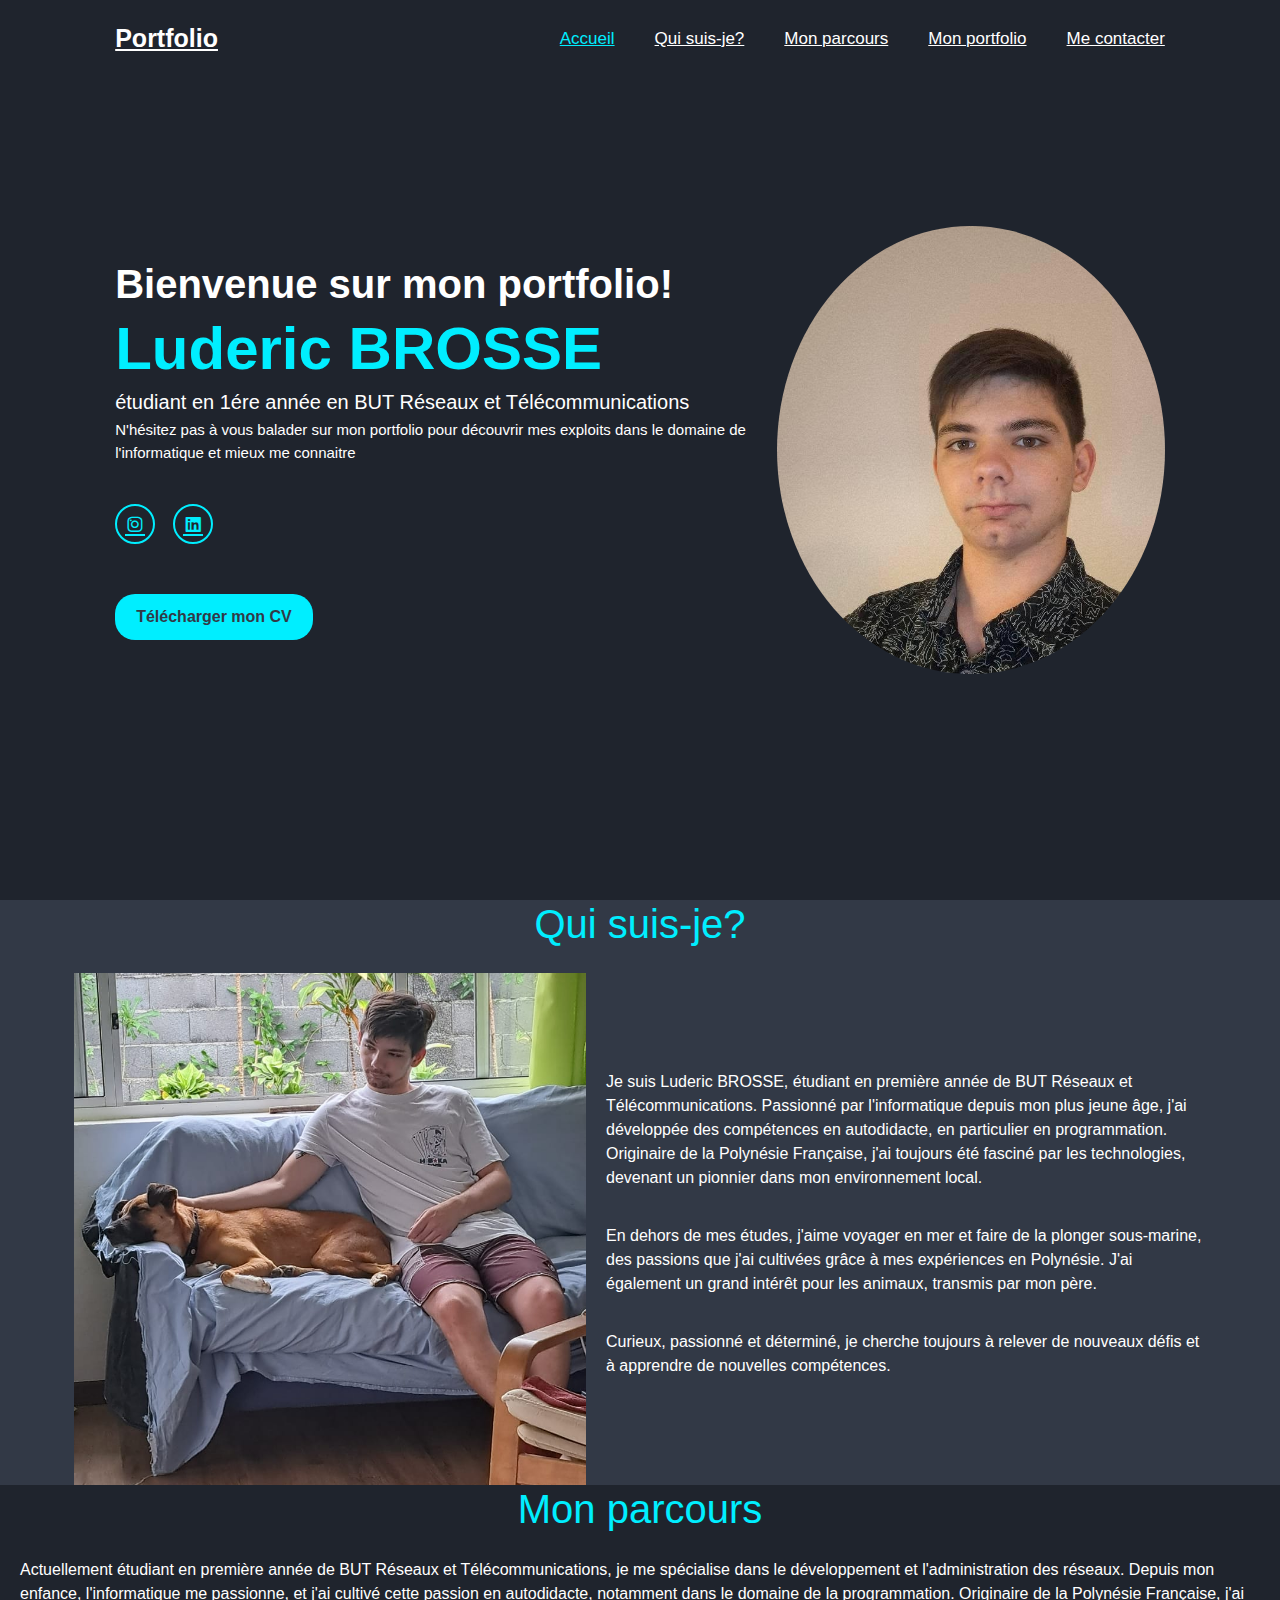
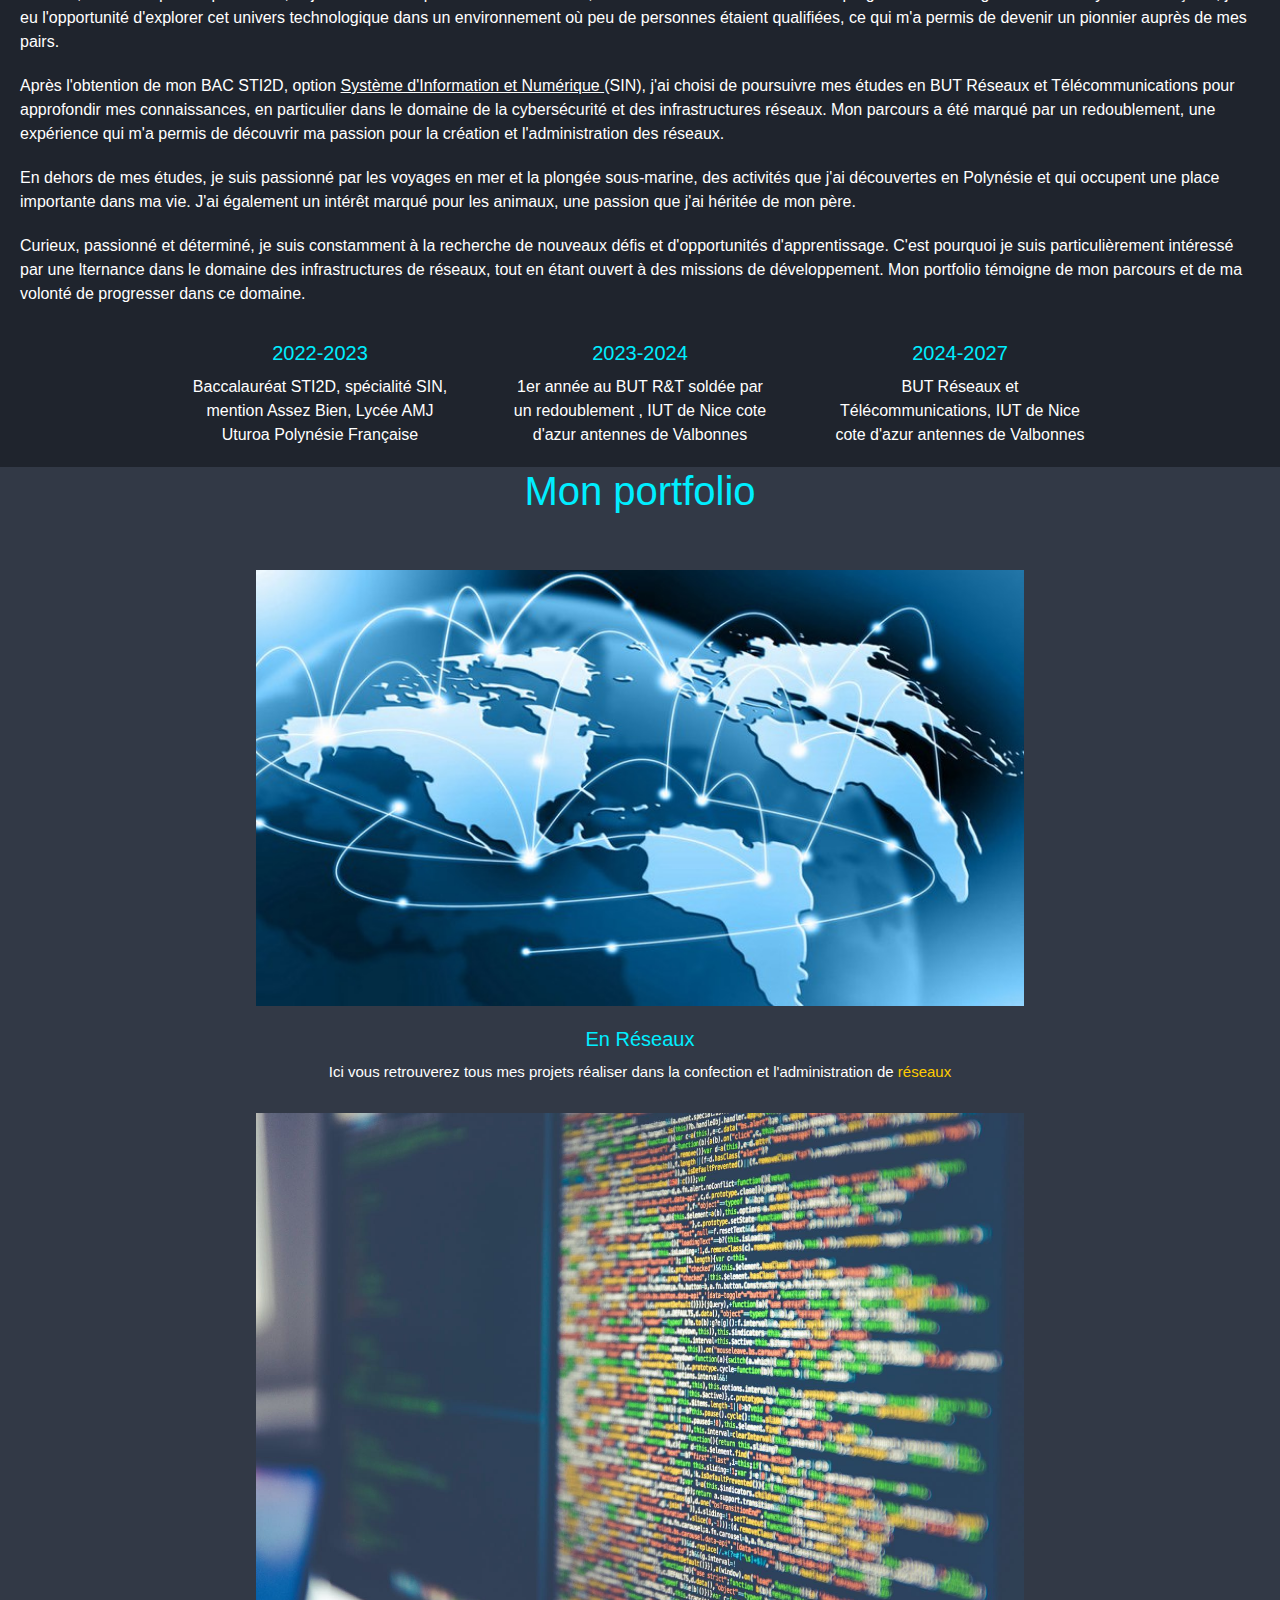
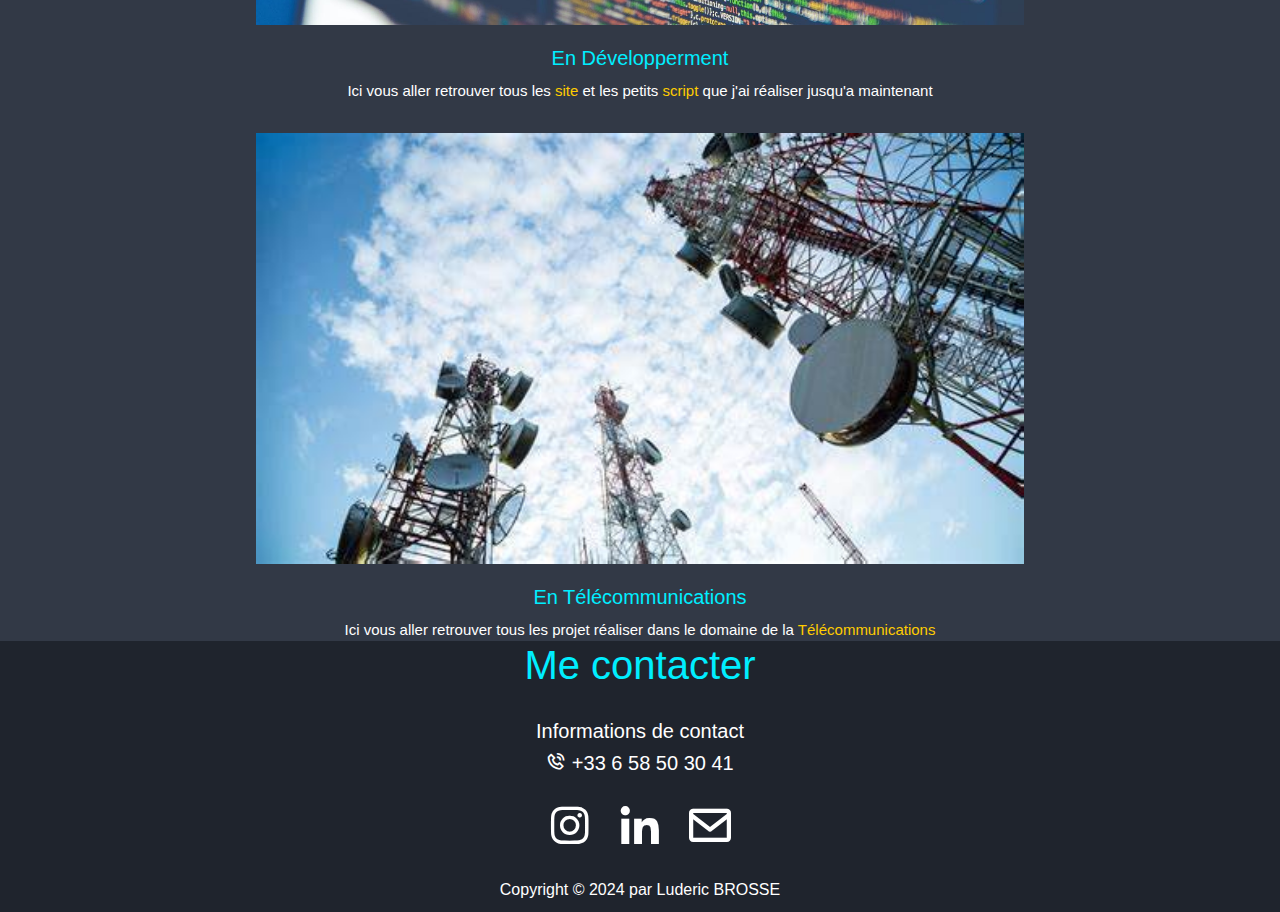
==== commit 27c5a4e5: "Update index.html" ====
--- a/index.html
+++ b/index.html
@@ -117,7 +117,7 @@
   <div class="container text-center mt-5">
     <!-- Première image avec titre et description -->
     <div class="portfolio-item">
-      <img src="../Portfolio/Reseaux.jpg" alt="Cliquer pour ouvrir" class="clickable-image img-fluid" data-bs-toggle="modal" data-bs-target="#imageModal1">
+      <img src="Reseaux.jpg" alt="Cliquer pour ouvrir" class="clickable-image img-fluid" data-bs-toggle="modal" data-bs-target="#imageModal1">
       <div class="portfolio-caption">
         <h2>En Réseaux</h2>
         <p>Ici vous retrouverez tous mes projets réaliser dans la confection et l'administration de <span>réseaux</span></p>
@@ -128,7 +128,7 @@
   <div class="container text-center mt-5">
     <!-- Deuxième image avec titre et description -->
     <div class="portfolio-item">
-      <img src="../Portfolio/info.jpg" alt="Cliquer pour ouvrir" class="clickable-image img-fluid" data-bs-toggle="modal" data-bs-target="#imageModal2">
+      <img src="info.jpg" alt="Cliquer pour ouvrir" class="clickable-image img-fluid" data-bs-toggle="modal" data-bs-target="#imageModal2">
       <div class="portfolio-caption">
         <h2>En Développerment</h2>
         <p>Ici vous aller retrouver tous les <span>site</span> et les petits <span>script</span> que j'ai réaliser jusqu'a maintenant</p>
@@ -139,7 +139,7 @@
   <div class="container text-center mt-5">
     <!-- Troisième image avec titre et description -->
     <div class="portfolio-item">
-      <img src="../Portfolio/telecom.jpg" alt="Cliquer pour ouvrir" class="clickable-image img-fluid" data-bs-toggle="modal" data-bs-target="#imageModal3">
+      <img src="telecom.jpg" alt="Cliquer pour ouvrir" class="clickable-image img-fluid" data-bs-toggle="modal" data-bs-target="#imageModal3">
       <div class="portfolio-caption">
         <h2>En Télécommunications</h2>
         <p>Ici vous aller retrouver tous les projet réaliser dans le domaine de la <span>Télécommunications</span></p>
@@ -164,7 +164,7 @@
                   <h5>Titre Image 1 Carrousel</h5>
                   <p>Description courte Image 1 Carrousel</p>
                 </div>
-                <img src="../Portfolio/lan.jpg" class="d-block" alt="Image 1">
+                <img src="lan.jpg" class="d-block" alt="Image 1">
               </div>
             </div>
             <div class="carousel-item">
@@ -173,7 +173,7 @@
                   <h5>Titre Image 2 Carrousel</h5>
                   <p>Description courte Image 2 Carrousel</p>
                 </div>
-                <img src="../Portfolio/info.jpg" class="d-block" alt="Image 2">
+                <img src="info.jpg" class="d-block" alt="Image 2">
               </div>
             </div>
           </div>
@@ -203,14 +203,14 @@
           <div id="carouselExample2" class="carousel slide" data-bs-ride="carousel">
             <div class="carousel-inner">
               <div class="carousel-item active">
-                <img src="../Portfolio/lan.jpg" class="d-block w-100" alt="Image 1">
+                <img src="lan.jpg" class="d-block w-100" alt="Image 1">
                 <div class="carousel-caption d-none d-md-block">
                   <h5>Titre Image 1 Carrousel</h5>
                   <p>Description courte Image 1 Carrousel</p>
                 </div>
               </div>
               <div class="carousel-item">
-                <img src="../Portfolio/info.jpg" class="d-block w-100" alt="Image 2">
+                <img src="info.jpg" class="d-block w-100" alt="Image 2">
                 <div class="carousel-caption d-none d-md-block">
                   <h5>Titre Image 2 Carrousel</h5>
                   <p>Description courte Image 2 Carrousel</p>
@@ -241,14 +241,14 @@
           <div id="carouselExample3" class="carousel slide" data-bs-ride="carousel">
             <div class="carousel-inner">
               <div class="carousel-item active">
-                <img src="../Portfolio/lan.jpg" class="d-block w-100" alt="Image 1">
+                <img src="lan.jpg" class="d-block w-100" alt="Image 1">
                 <div class="carousel-caption d-none d-md-block">
                   <h5>Titre Image 1 Carrousel</h5>
                   <p>Description courte Image 1 Carrousel</p>
                 </div>
               </div>
               <div class="carousel-item">
-                <img src="../Portfolio/info.jpg" class="d-block w-100" alt="Image 2">
+                <img src="info.jpg" class="d-block w-100" alt="Image 2">
                 <div class="carousel-caption d-none d-md-block">
                   <h5>Titre Image 2 Carrousel</h5>
                   <p>Description courte Image 2 Carrousel</p>
@@ -293,5 +293,5 @@
       </div>
     </footer>
 
-<script src="../Portfolio/Java_ma_page.js"></script>
-</body>+<script src="Java_ma_page.js"></script>
+</body>
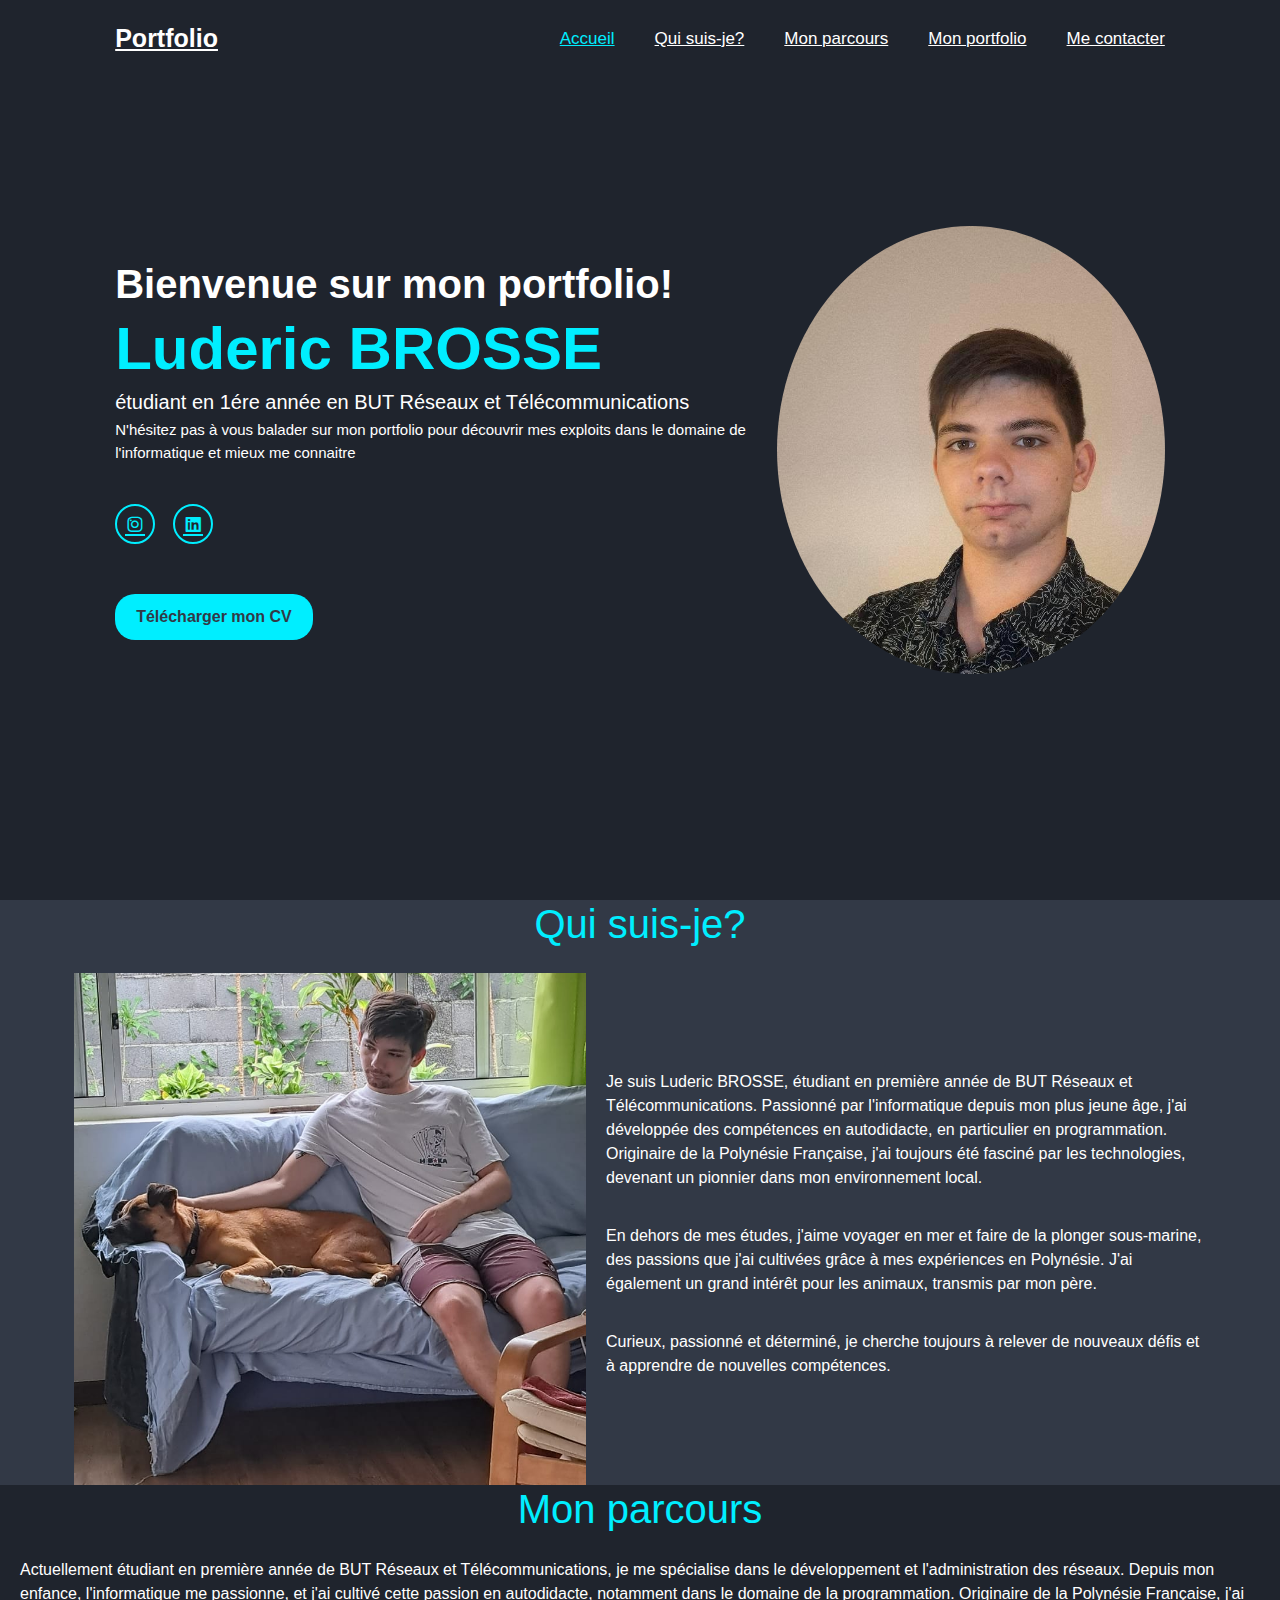
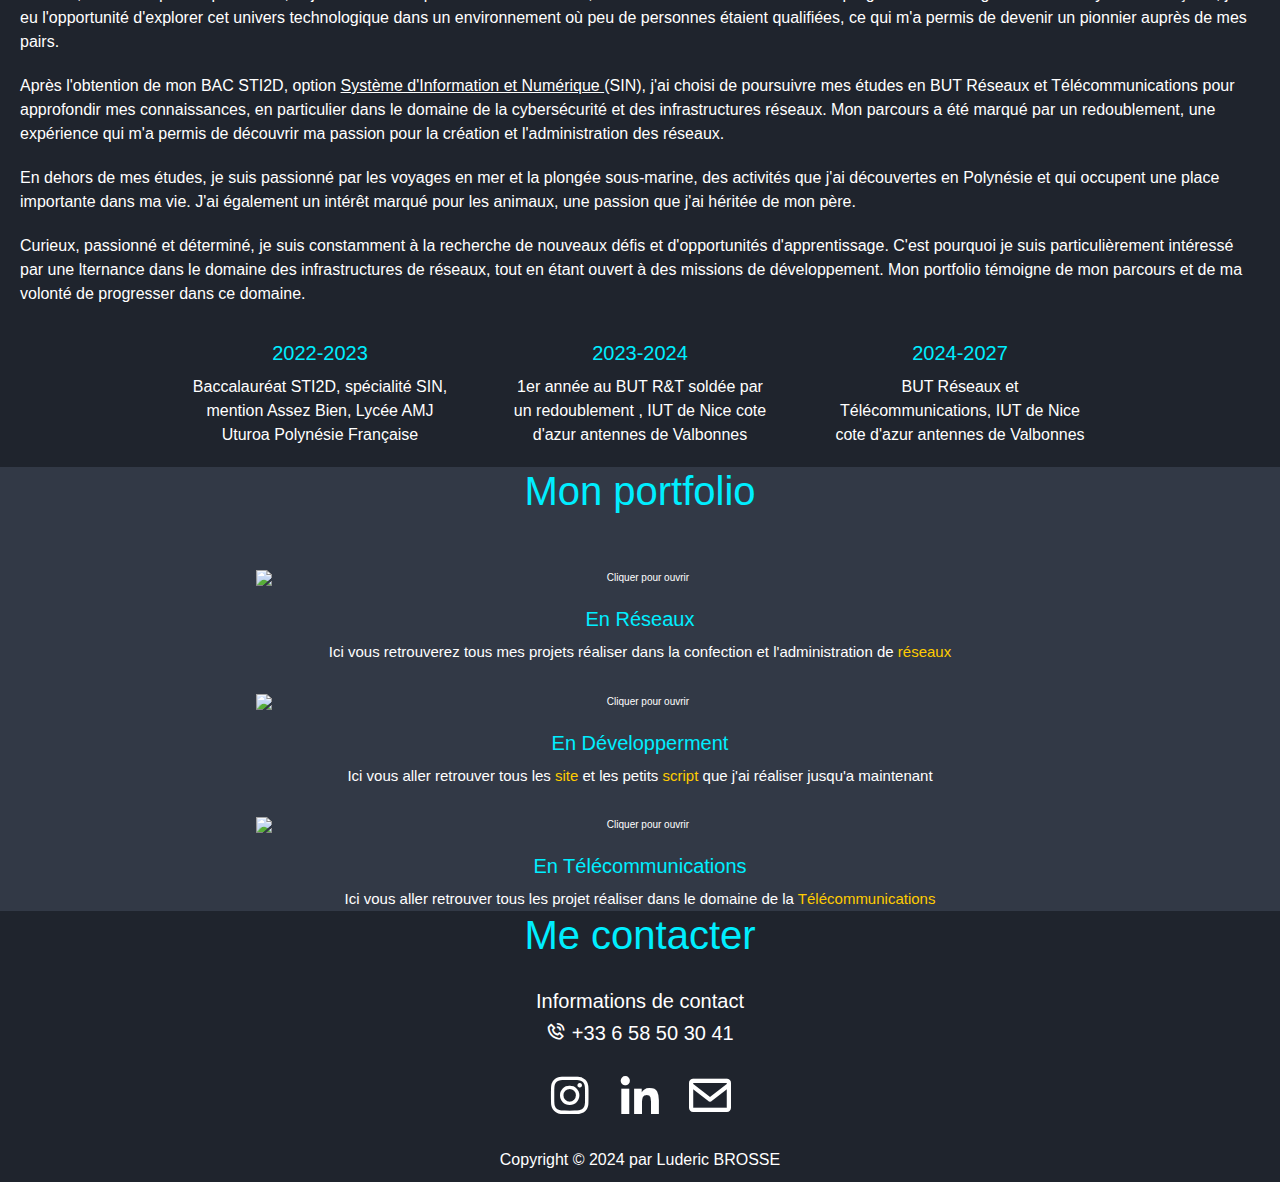
==== commit 952589fe: "Update index.html" ====
--- a/index.html
+++ b/index.html
@@ -117,7 +117,7 @@
   <div class="container text-center mt-5">
     <!-- Première image avec titre et description -->
     <div class="portfolio-item">
-      <img src="Reseaux.jpg" alt="Cliquer pour ouvrir" class="clickable-image img-fluid" data-bs-toggle="modal" data-bs-target="#imageModal1">
+      <img src="../Portfolio/Reseaux.jpg" alt="Cliquer pour ouvrir" class="clickable-image img-fluid" data-bs-toggle="modal" data-bs-target="#imageModal1">
       <div class="portfolio-caption">
         <h2>En Réseaux</h2>
         <p>Ici vous retrouverez tous mes projets réaliser dans la confection et l'administration de <span>réseaux</span></p>
@@ -128,7 +128,7 @@
   <div class="container text-center mt-5">
     <!-- Deuxième image avec titre et description -->
     <div class="portfolio-item">
-      <img src="info.jpg" alt="Cliquer pour ouvrir" class="clickable-image img-fluid" data-bs-toggle="modal" data-bs-target="#imageModal2">
+      <img src="../Portfolio/info.jpg" alt="Cliquer pour ouvrir" class="clickable-image img-fluid" data-bs-toggle="modal" data-bs-target="#imageModal2">
       <div class="portfolio-caption">
         <h2>En Développerment</h2>
         <p>Ici vous aller retrouver tous les <span>site</span> et les petits <span>script</span> que j'ai réaliser jusqu'a maintenant</p>
@@ -139,7 +139,7 @@
   <div class="container text-center mt-5">
     <!-- Troisième image avec titre et description -->
     <div class="portfolio-item">
-      <img src="telecom.jpg" alt="Cliquer pour ouvrir" class="clickable-image img-fluid" data-bs-toggle="modal" data-bs-target="#imageModal3">
+      <img src="../Portfolio/telecom.jpg" alt="Cliquer pour ouvrir" class="clickable-image img-fluid" data-bs-toggle="modal" data-bs-target="#imageModal3">
       <div class="portfolio-caption">
         <h2>En Télécommunications</h2>
         <p>Ici vous aller retrouver tous les projet réaliser dans le domaine de la <span>Télécommunications</span></p>
@@ -164,7 +164,7 @@
                   <h5>Titre Image 1 Carrousel</h5>
                   <p>Description courte Image 1 Carrousel</p>
                 </div>
-                <img src="lan.jpg" class="d-block" alt="Image 1">
+                <img src="../Portfolio/lan.jpg" class="d-block" alt="Image 1">
               </div>
             </div>
             <div class="carousel-item">
@@ -173,7 +173,7 @@
                   <h5>Titre Image 2 Carrousel</h5>
                   <p>Description courte Image 2 Carrousel</p>
                 </div>
-                <img src="info.jpg" class="d-block" alt="Image 2">
+                <img src="../Portfolio/info.jpg" class="d-block" alt="Image 2">
               </div>
             </div>
           </div>
@@ -203,14 +203,14 @@
           <div id="carouselExample2" class="carousel slide" data-bs-ride="carousel">
             <div class="carousel-inner">
               <div class="carousel-item active">
-                <img src="lan.jpg" class="d-block w-100" alt="Image 1">
+                <img src="../Portfolio/lan.jpg" class="d-block w-100" alt="Image 1">
                 <div class="carousel-caption d-none d-md-block">
                   <h5>Titre Image 1 Carrousel</h5>
                   <p>Description courte Image 1 Carrousel</p>
                 </div>
               </div>
               <div class="carousel-item">
-                <img src="info.jpg" class="d-block w-100" alt="Image 2">
+                <img src="../Portfolio/info.jpg" class="d-block w-100" alt="Image 2">
                 <div class="carousel-caption d-none d-md-block">
                   <h5>Titre Image 2 Carrousel</h5>
                   <p>Description courte Image 2 Carrousel</p>
@@ -241,14 +241,14 @@
           <div id="carouselExample3" class="carousel slide" data-bs-ride="carousel">
             <div class="carousel-inner">
               <div class="carousel-item active">
-                <img src="lan.jpg" class="d-block w-100" alt="Image 1">
+                <img src="../Portfolio/lan.jpg" class="d-block w-100" alt="Image 1">
                 <div class="carousel-caption d-none d-md-block">
                   <h5>Titre Image 1 Carrousel</h5>
                   <p>Description courte Image 1 Carrousel</p>
                 </div>
               </div>
               <div class="carousel-item">
-                <img src="info.jpg" class="d-block w-100" alt="Image 2">
+                <img src="../Portfolio/info.jpg" class="d-block w-100" alt="Image 2">
                 <div class="carousel-caption d-none d-md-block">
                   <h5>Titre Image 2 Carrousel</h5>
                   <p>Description courte Image 2 Carrousel</p>
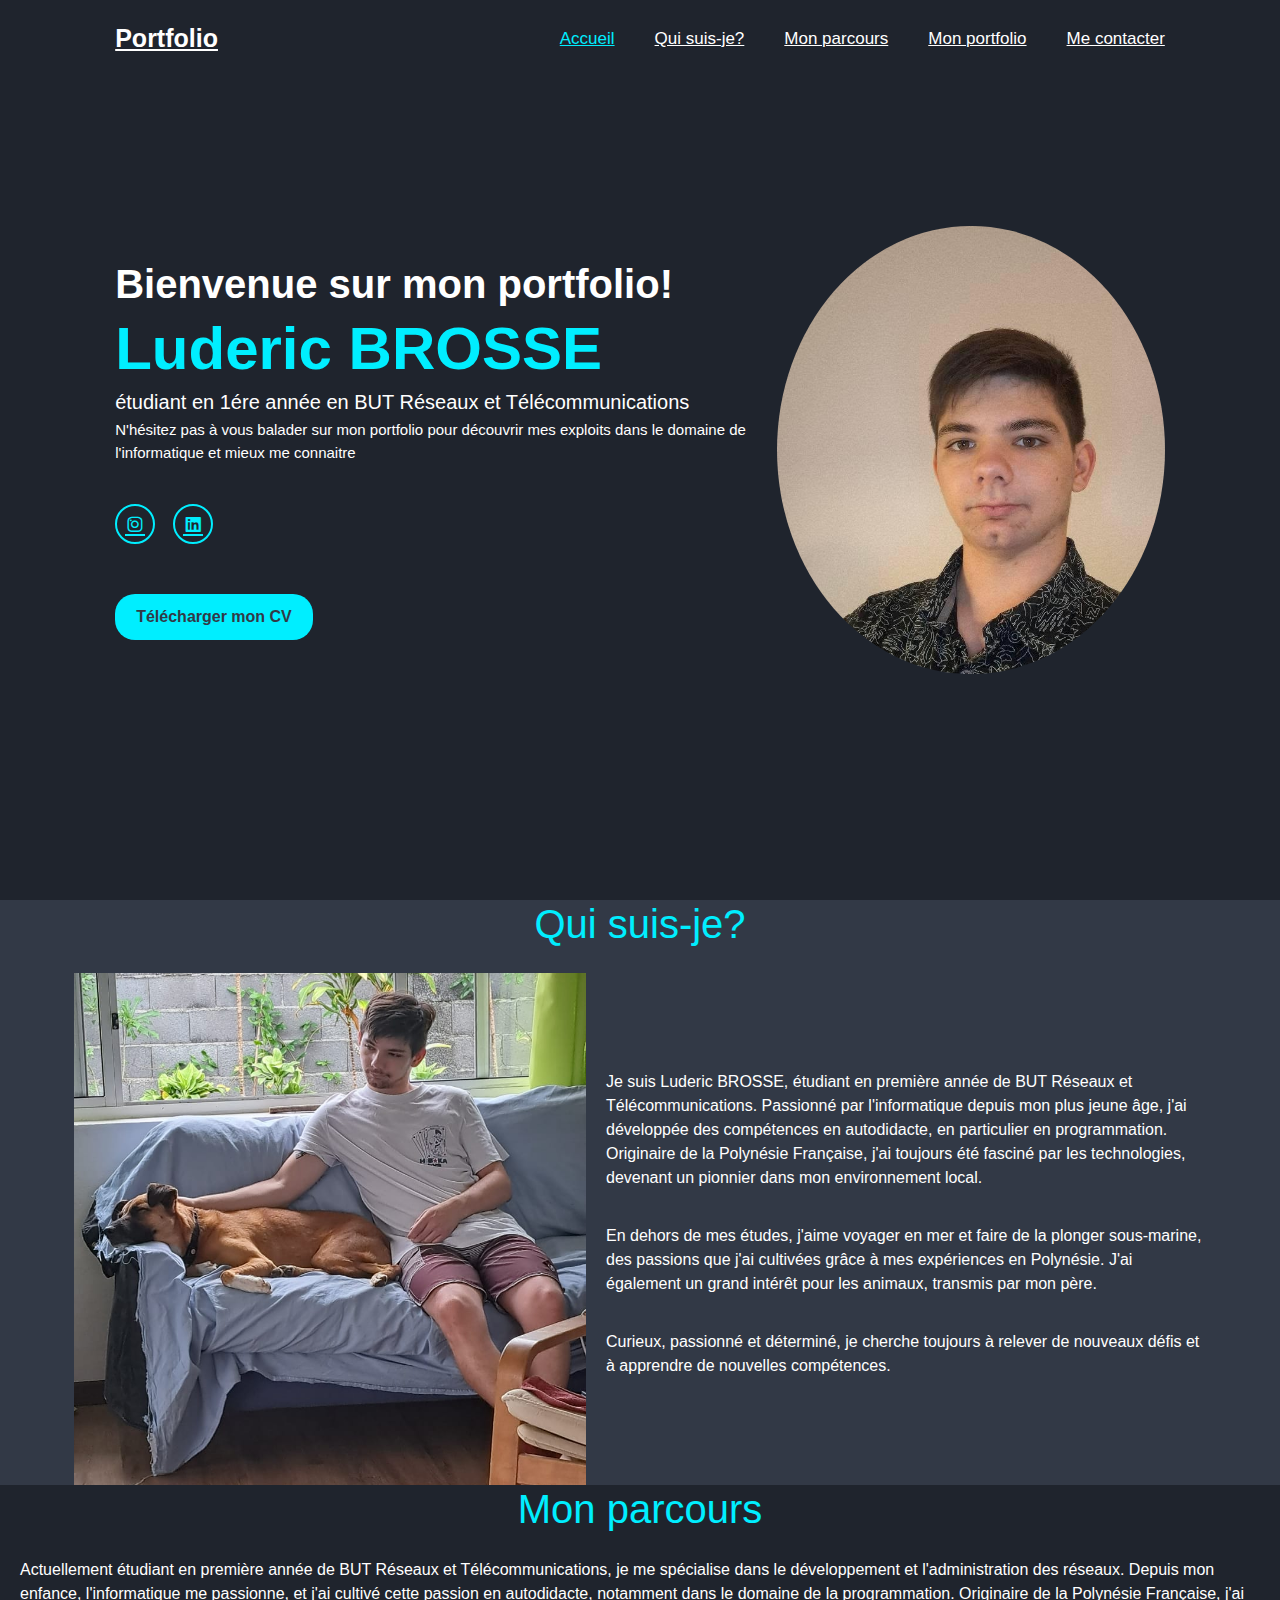
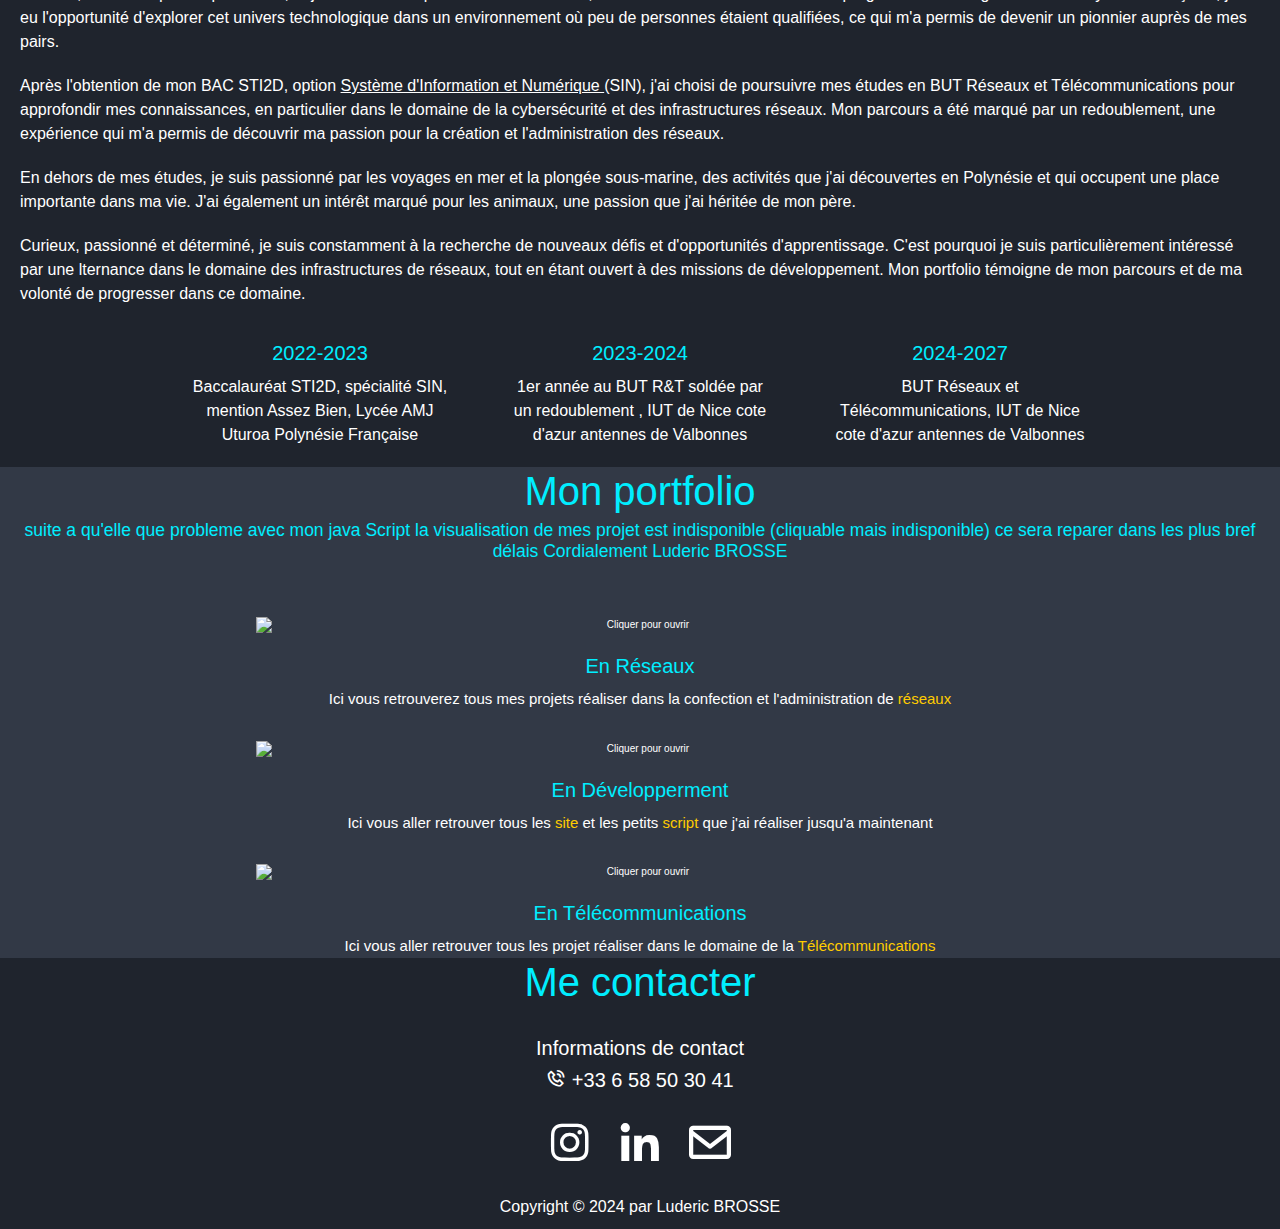
==== commit cf9d565d: "Update index.html" ====
--- a/index.html
+++ b/index.html
@@ -112,6 +112,7 @@
 <section class="portfolio" id="portfolio">
   <div class="title">
     <h2 class="title-text">Mon portfolio</h2>
+    <h3 class="warning">suite a qu'elle que probleme avec mon java Script la visualisation de mes projet est indisponible (cliquable mais indisponible) ce sera reparer dans les plus bref délais Cordialement Luderic BROSSE </h3>
   </div>
 
   <div class="container text-center mt-5">
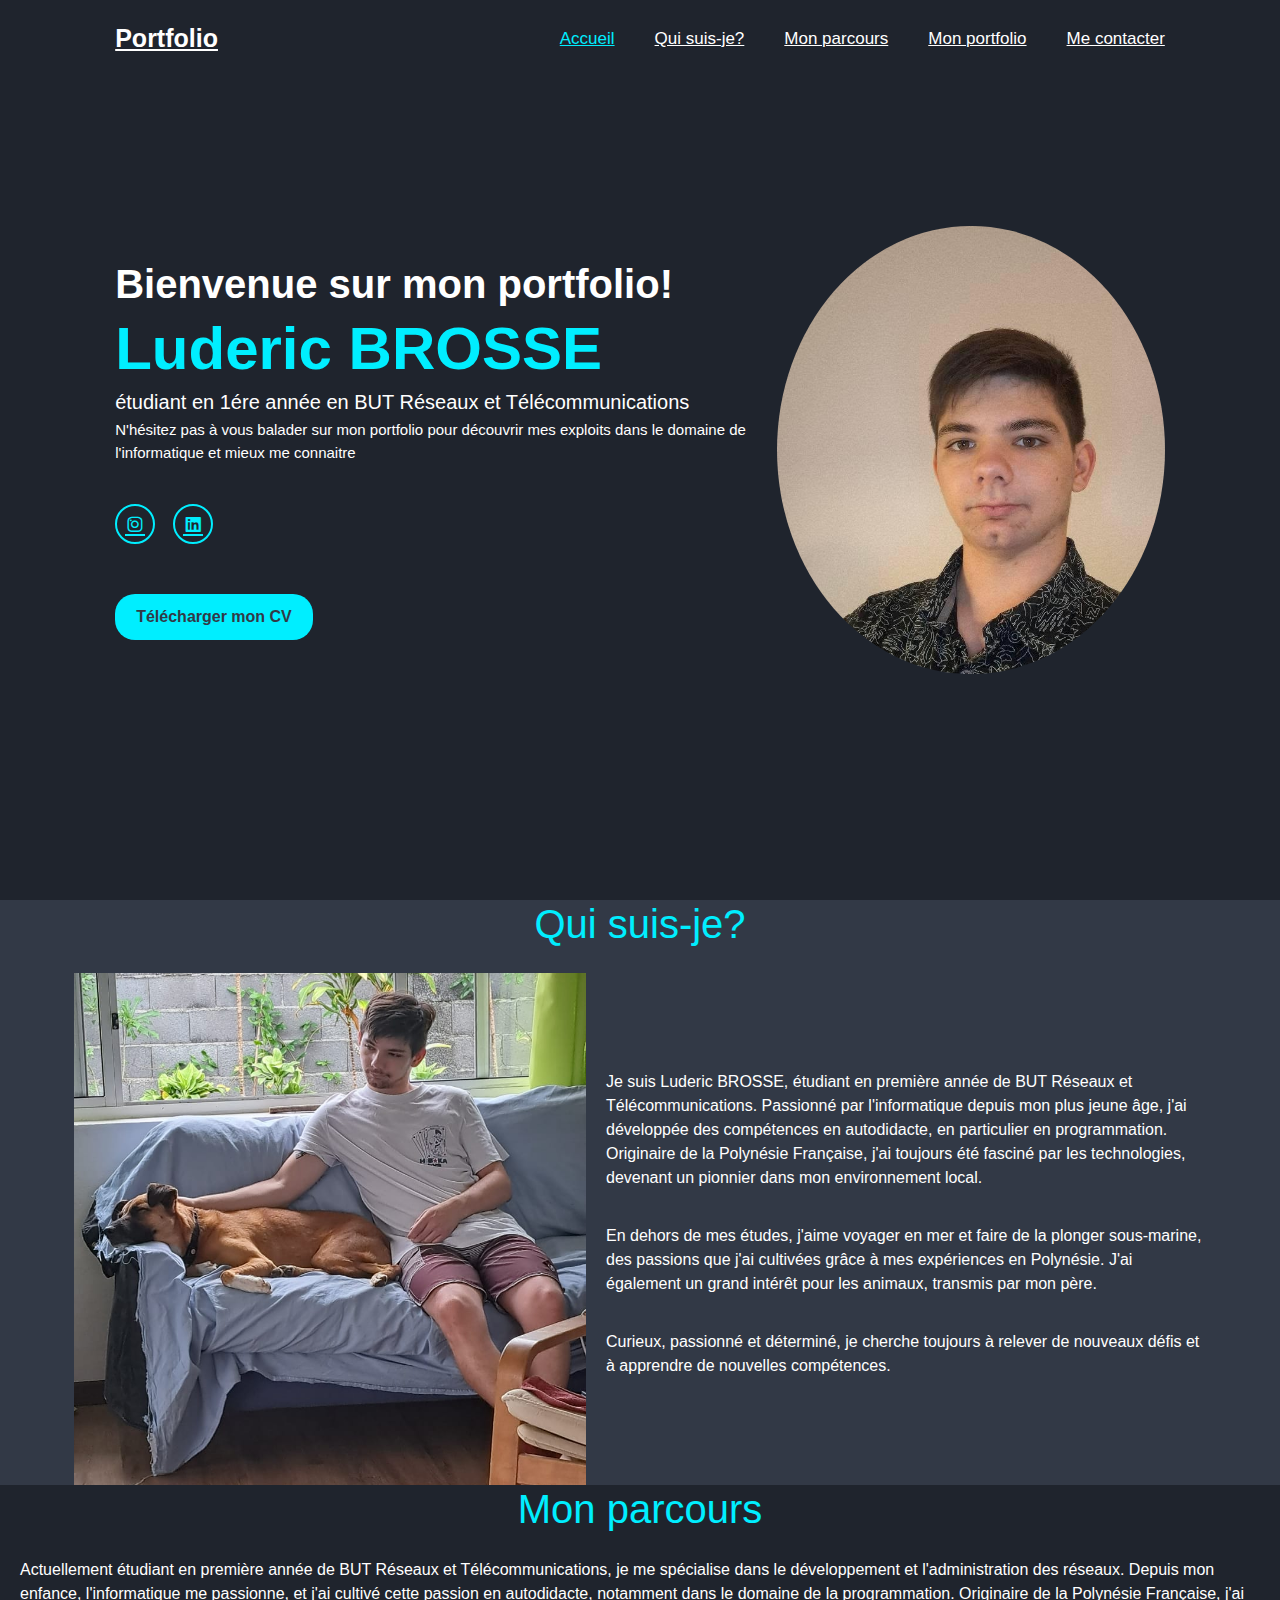
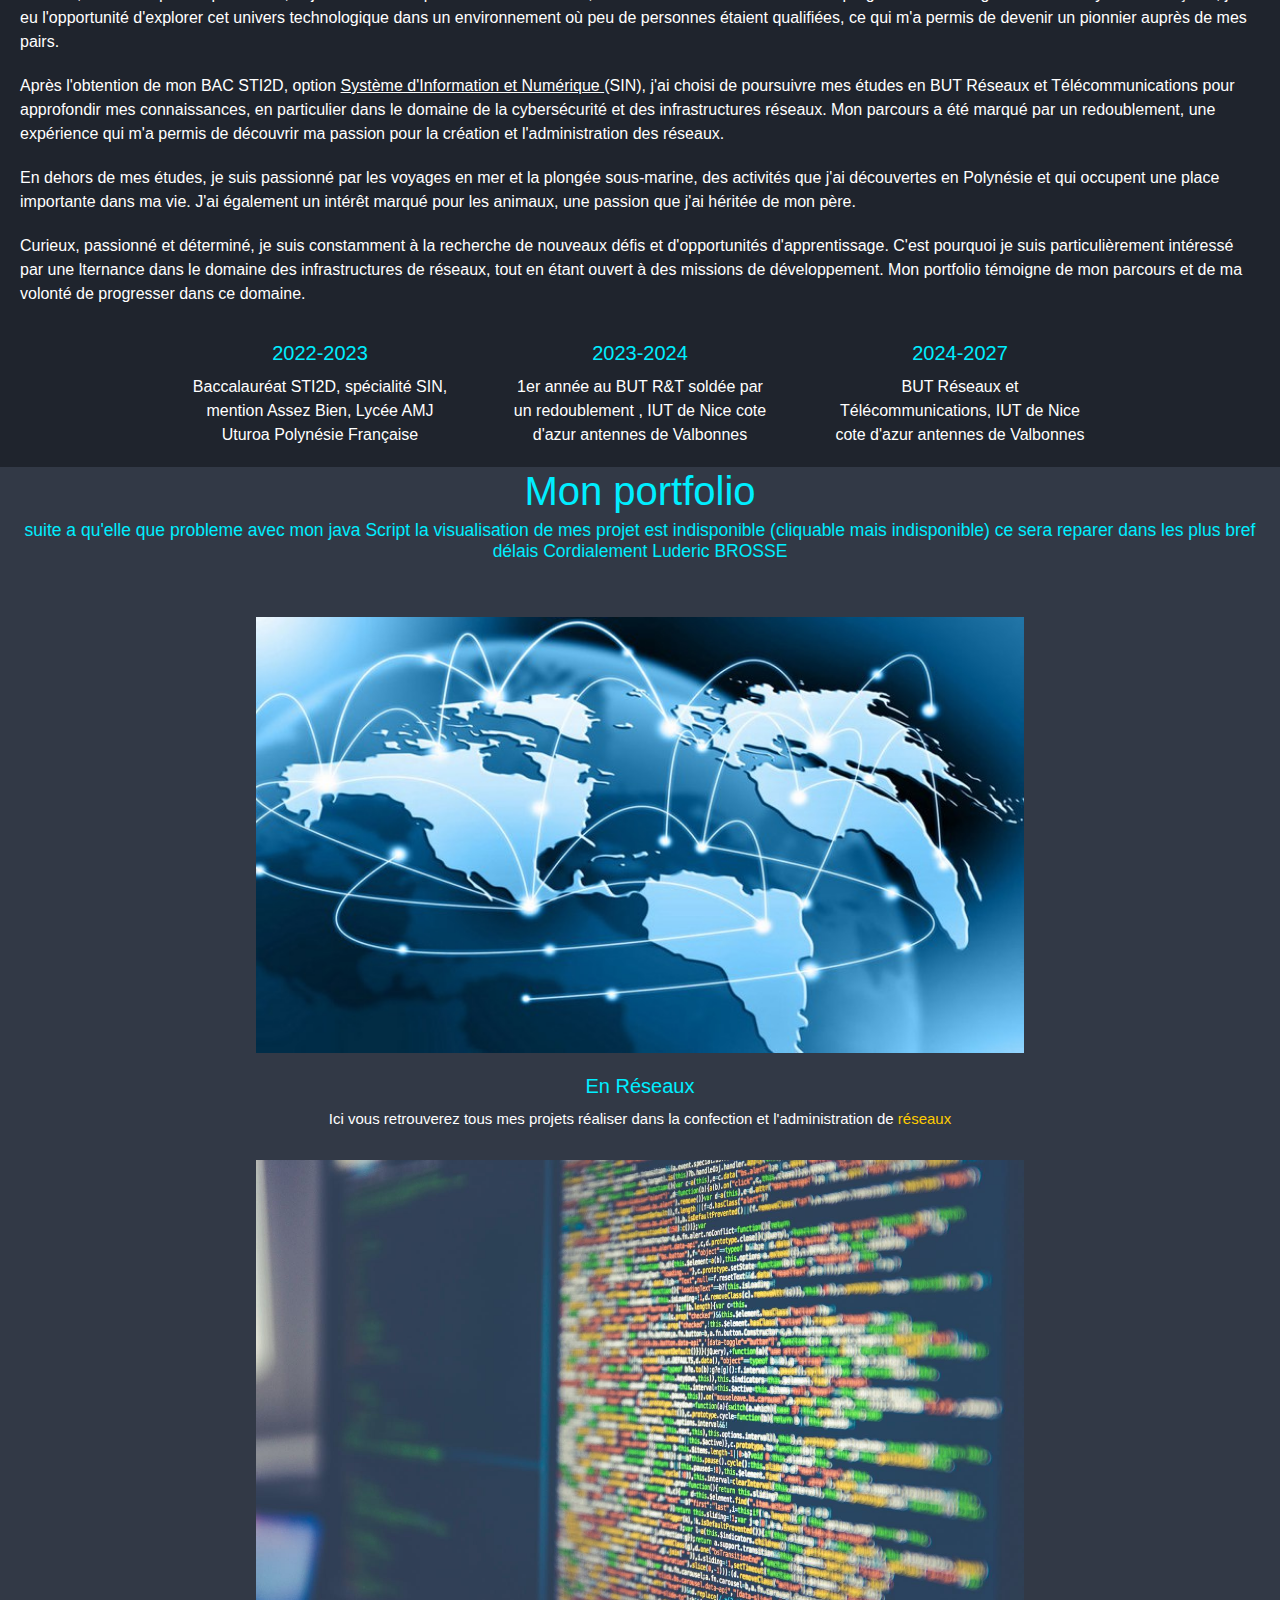
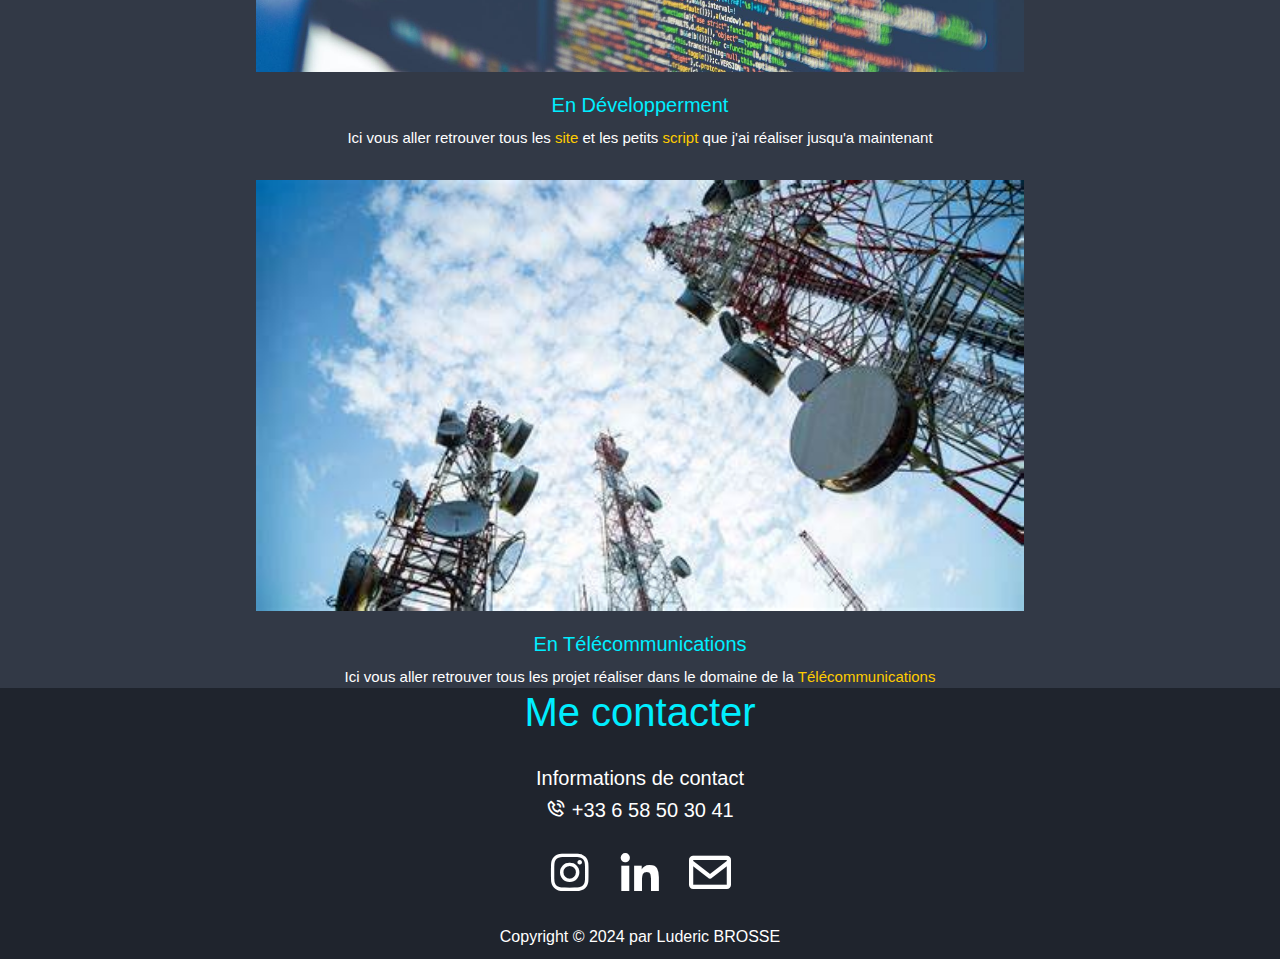
==== commit c754c216: "Update index.html" ====
--- a/index.html
+++ b/index.html
@@ -118,7 +118,7 @@
   <div class="container text-center mt-5">
     <!-- Première image avec titre et description -->
     <div class="portfolio-item">
-      <img src="../Portfolio/Reseaux.jpg" alt="Cliquer pour ouvrir" class="clickable-image img-fluid" data-bs-toggle="modal" data-bs-target="#imageModal1">
+      <img src="Reseaux.jpg" alt="Cliquer pour ouvrir" class="clickable-image img-fluid" data-bs-toggle="modal" data-bs-target="#imageModal1">
       <div class="portfolio-caption">
         <h2>En Réseaux</h2>
         <p>Ici vous retrouverez tous mes projets réaliser dans la confection et l'administration de <span>réseaux</span></p>
@@ -129,7 +129,7 @@
   <div class="container text-center mt-5">
     <!-- Deuxième image avec titre et description -->
     <div class="portfolio-item">
-      <img src="../Portfolio/info.jpg" alt="Cliquer pour ouvrir" class="clickable-image img-fluid" data-bs-toggle="modal" data-bs-target="#imageModal2">
+      <img src="info.jpg" alt="Cliquer pour ouvrir" class="clickable-image img-fluid" data-bs-toggle="modal" data-bs-target="#imageModal2">
       <div class="portfolio-caption">
         <h2>En Développerment</h2>
         <p>Ici vous aller retrouver tous les <span>site</span> et les petits <span>script</span> que j'ai réaliser jusqu'a maintenant</p>
@@ -140,7 +140,7 @@
   <div class="container text-center mt-5">
     <!-- Troisième image avec titre et description -->
     <div class="portfolio-item">
-      <img src="../Portfolio/telecom.jpg" alt="Cliquer pour ouvrir" class="clickable-image img-fluid" data-bs-toggle="modal" data-bs-target="#imageModal3">
+      <img src="telecom.jpg" alt="Cliquer pour ouvrir" class="clickable-image img-fluid" data-bs-toggle="modal" data-bs-target="#imageModal3">
       <div class="portfolio-caption">
         <h2>En Télécommunications</h2>
         <p>Ici vous aller retrouver tous les projet réaliser dans le domaine de la <span>Télécommunications</span></p>
@@ -165,7 +165,7 @@
                   <h5>Titre Image 1 Carrousel</h5>
                   <p>Description courte Image 1 Carrousel</p>
                 </div>
-                <img src="../Portfolio/lan.jpg" class="d-block" alt="Image 1">
+                <img src="lan.jpg" class="d-block" alt="Image 1">
               </div>
             </div>
             <div class="carousel-item">
@@ -174,7 +174,7 @@
                   <h5>Titre Image 2 Carrousel</h5>
                   <p>Description courte Image 2 Carrousel</p>
                 </div>
-                <img src="../Portfolio/info.jpg" class="d-block" alt="Image 2">
+                <img src="info.jpg" class="d-block" alt="Image 2">
               </div>
             </div>
           </div>
@@ -204,14 +204,14 @@
           <div id="carouselExample2" class="carousel slide" data-bs-ride="carousel">
             <div class="carousel-inner">
               <div class="carousel-item active">
-                <img src="../Portfolio/lan.jpg" class="d-block w-100" alt="Image 1">
+                <img src="lan.jpg" class="d-block w-100" alt="Image 1">
                 <div class="carousel-caption d-none d-md-block">
                   <h5>Titre Image 1 Carrousel</h5>
                   <p>Description courte Image 1 Carrousel</p>
                 </div>
               </div>
               <div class="carousel-item">
-                <img src="../Portfolio/info.jpg" class="d-block w-100" alt="Image 2">
+                <img src="info.jpg" class="d-block w-100" alt="Image 2">
                 <div class="carousel-caption d-none d-md-block">
                   <h5>Titre Image 2 Carrousel</h5>
                   <p>Description courte Image 2 Carrousel</p>
@@ -242,14 +242,14 @@
           <div id="carouselExample3" class="carousel slide" data-bs-ride="carousel">
             <div class="carousel-inner">
               <div class="carousel-item active">
-                <img src="../Portfolio/lan.jpg" class="d-block w-100" alt="Image 1">
+                <img src="lan.jpg" class="d-block w-100" alt="Image 1">
                 <div class="carousel-caption d-none d-md-block">
                   <h5>Titre Image 1 Carrousel</h5>
                   <p>Description courte Image 1 Carrousel</p>
                 </div>
               </div>
               <div class="carousel-item">
-                <img src="../Portfolio/info.jpg" class="d-block w-100" alt="Image 2">
+                <img src="info.jpg" class="d-block w-100" alt="Image 2">
                 <div class="carousel-caption d-none d-md-block">
                   <h5>Titre Image 2 Carrousel</h5>
                   <p>Description courte Image 2 Carrousel</p>
--- a/style.css
+++ b/style.css
@@ -389,6 +389,8 @@
     color :#fff;
     text-align: center; 
   }
+.warning {
+  color : #FF0000
 
   .carousel-item {
     display: flex;
@@ -410,4 +412,4 @@
     color: white;
     position: static;
   }
-  +  
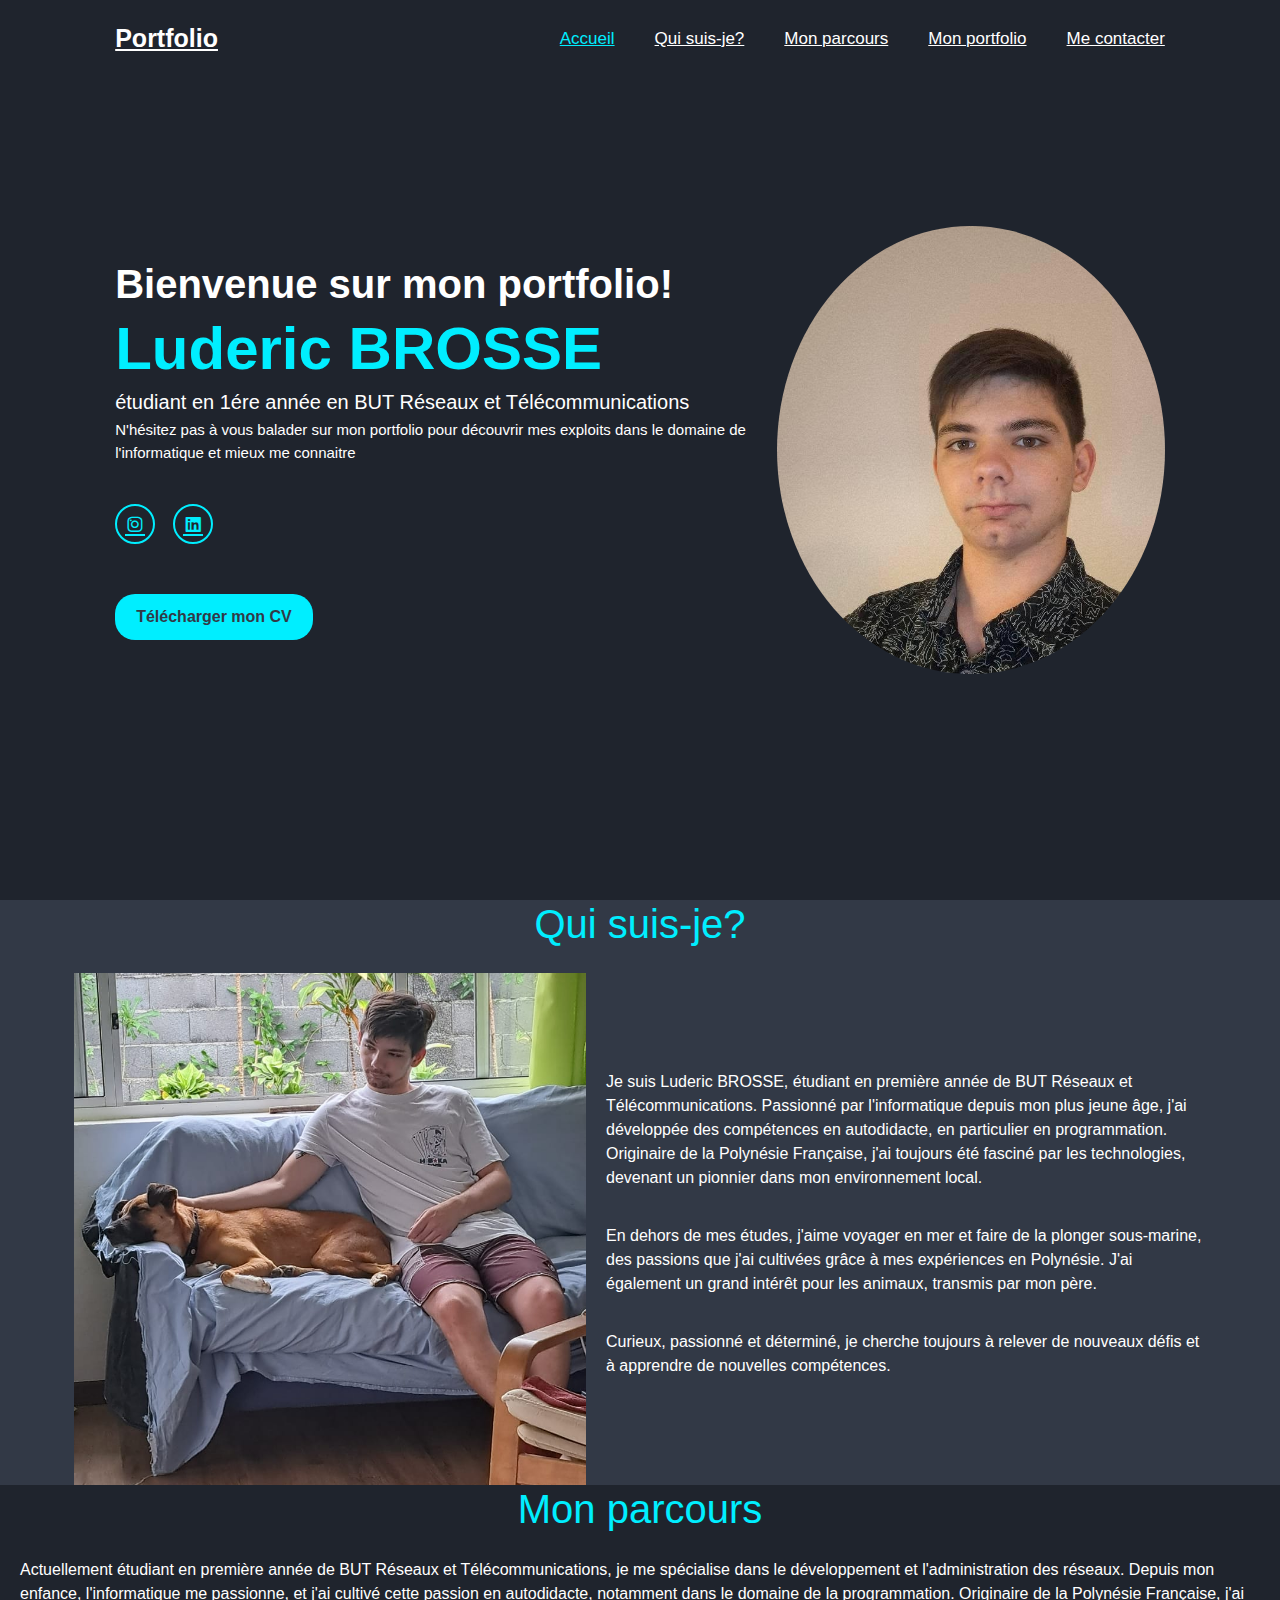
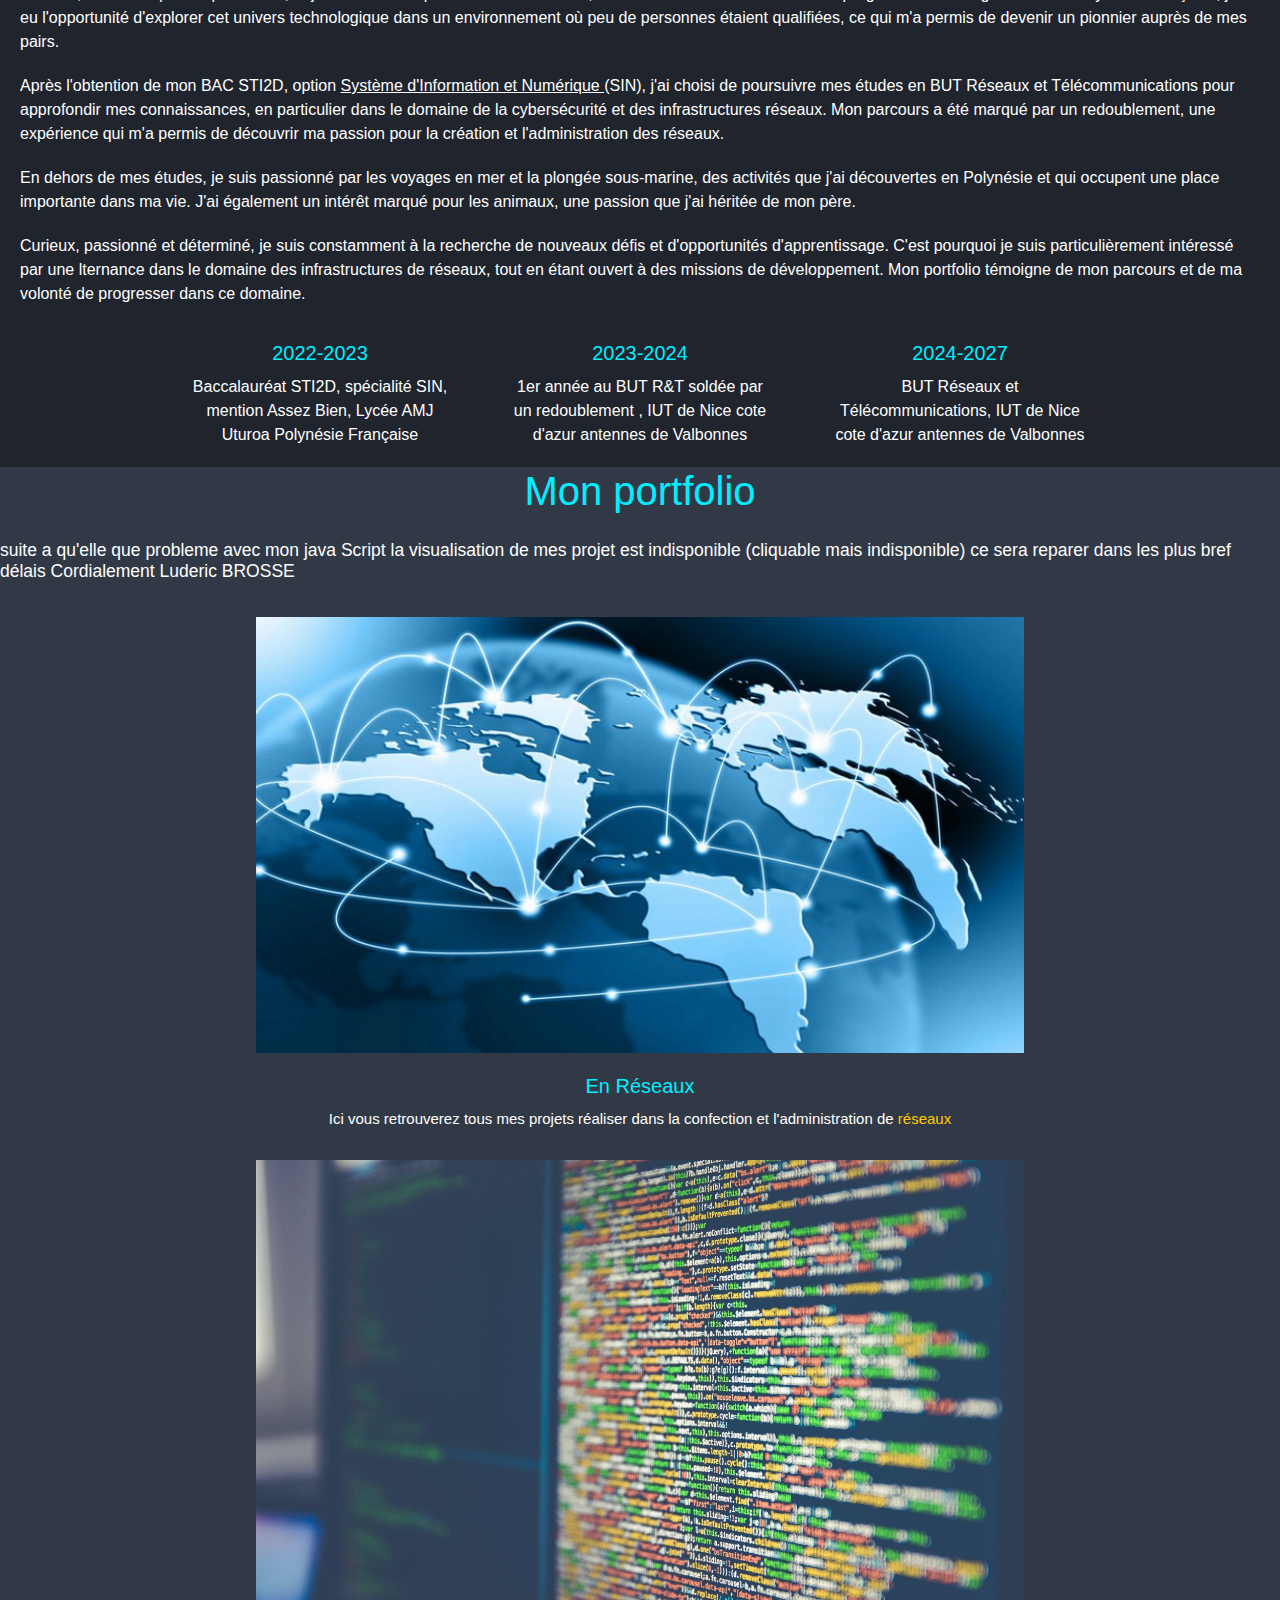
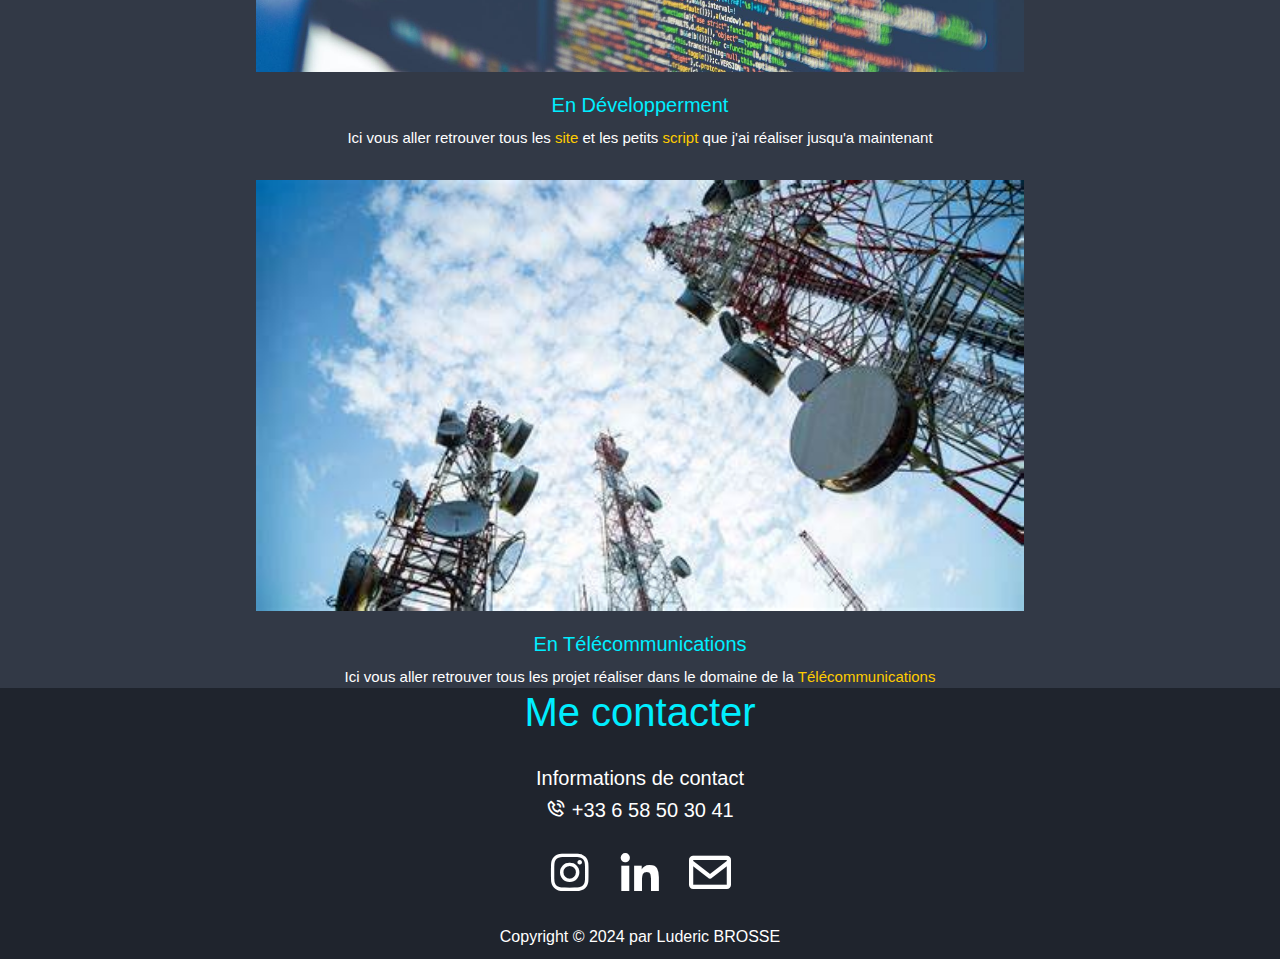
==== commit 2eea2450: "Update index.html" ====
--- a/index.html
+++ b/index.html
@@ -112,9 +112,8 @@
 <section class="portfolio" id="portfolio">
   <div class="title">
     <h2 class="title-text">Mon portfolio</h2>
-    <h3 class="warning">suite a qu'elle que probleme avec mon java Script la visualisation de mes projet est indisponible (cliquable mais indisponible) ce sera reparer dans les plus bref délais Cordialement Luderic BROSSE </h3>
-  </div>
-
+  </div>
+   <h3 class="warning">suite a qu'elle que probleme avec mon java Script la visualisation de mes projet est indisponible (cliquable mais indisponible) ce sera reparer dans les plus bref délais Cordialement Luderic BROSSE </h3>
   <div class="container text-center mt-5">
     <!-- Première image avec titre et description -->
     <div class="portfolio-item">
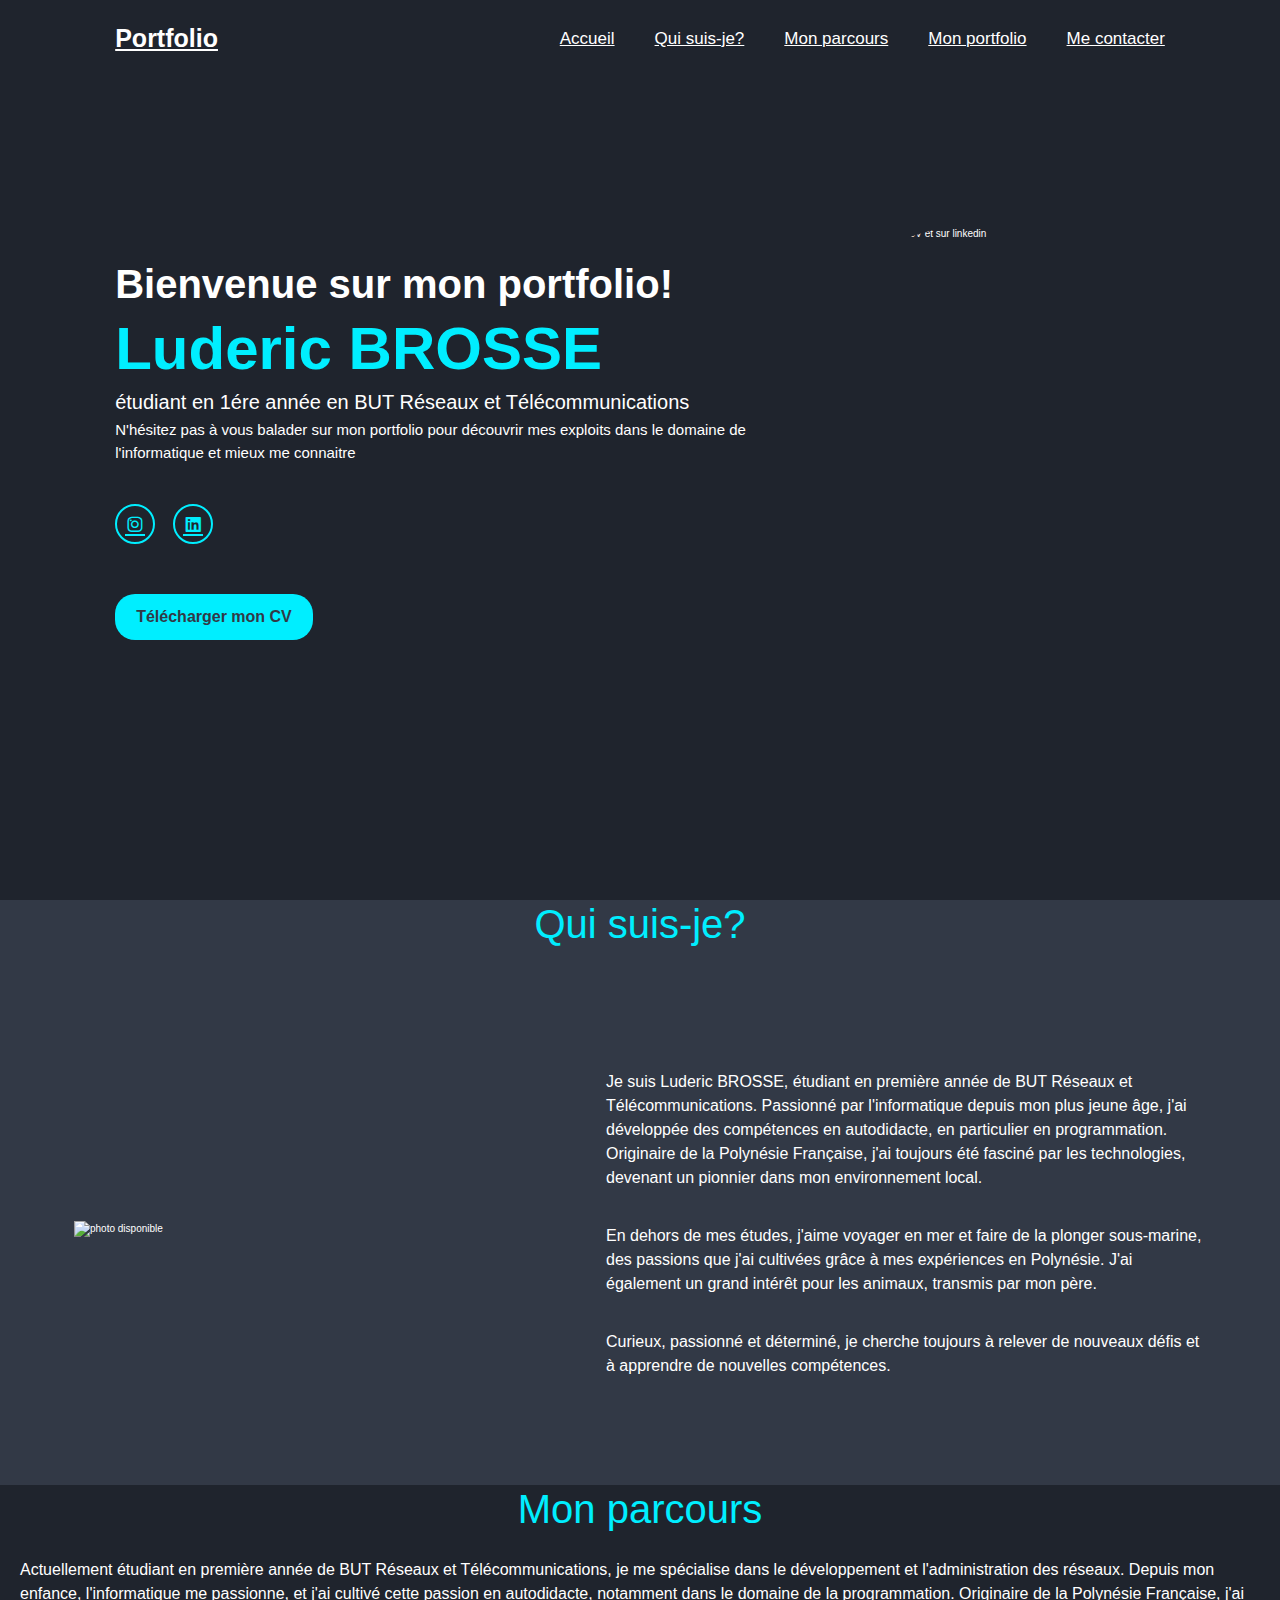
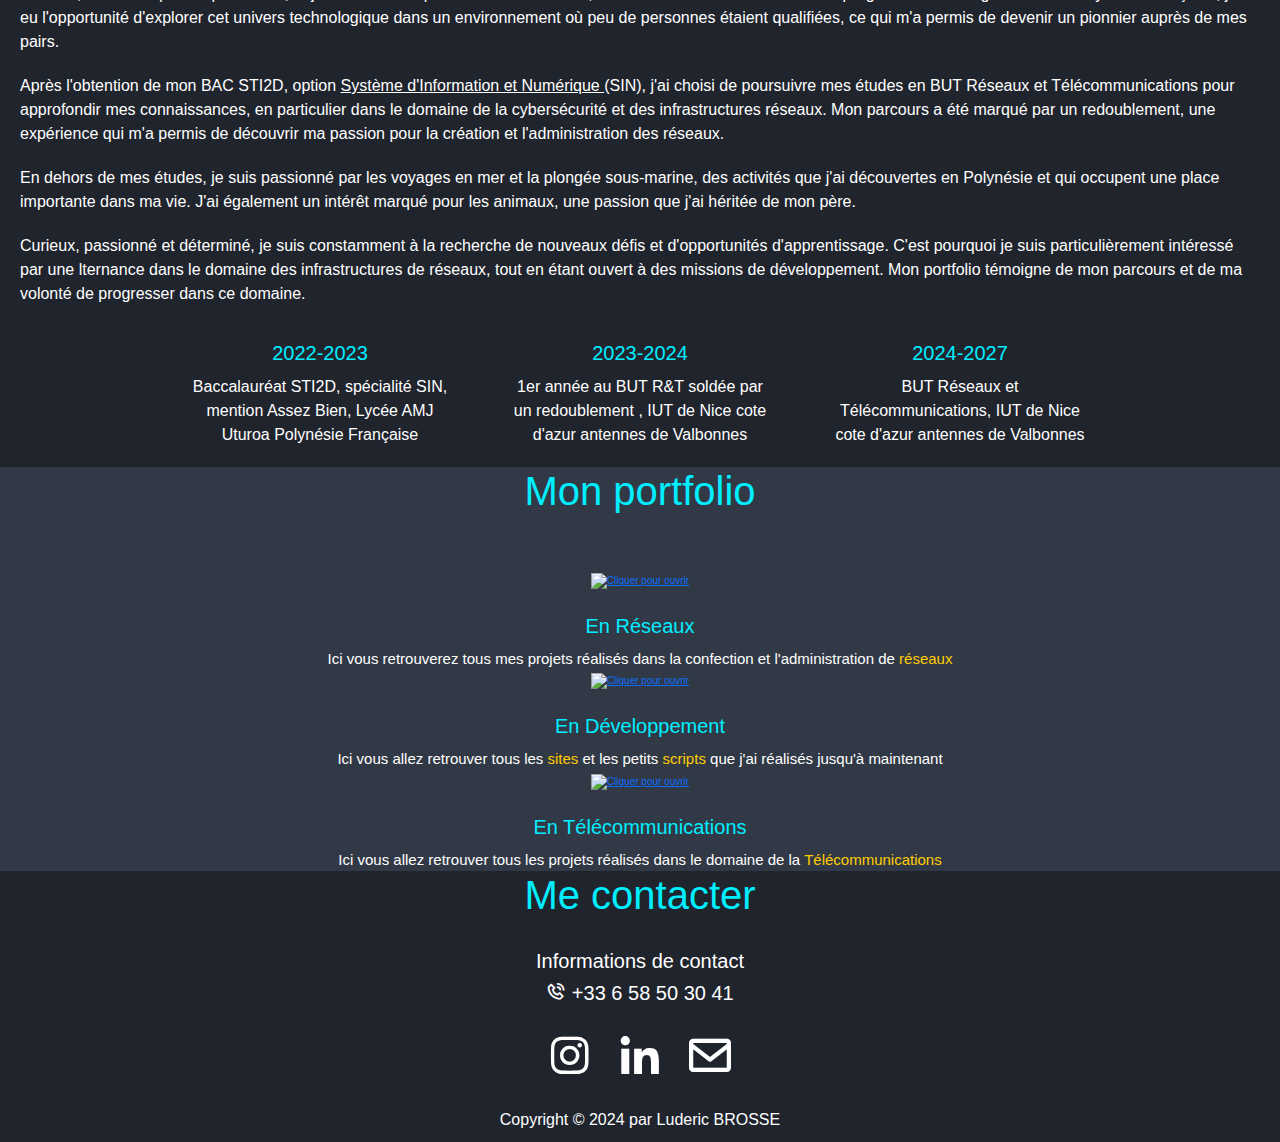
==== commit bc732763: "Add files via upload" ====
--- a/index.html
+++ b/index.html
@@ -33,10 +33,10 @@
         <a href="https://www.instagram.com/luderic_brosse_/" target="_blank"><i class='bx bxl-instagram bx-flip-horizontal bx-burst' ></i></a>
         <a href="https://www.linkedin.com/in/ludericbrosse/" target="_blank" ><i class='bx bxl-linkedin-square bx-fade-left' ></i></a>
       </div>
-      <a href="CV_Luderic_BROSSE.pdf" class="btn">Télécharger mon CV</a>
+      <a href="index_files/CV_Luderic_BROSSE.pdf" class="btn">Télécharger mon CV</a>
     </div>
     <div class="home-img-cerlce">
-      <img src="photo_chemise1.jpg" alt="photo disponible sur mon CV et sur linkedin">
+      <img src="index_files/photo_chemise1.jpg" alt="photo disponible sur mon CV et sur linkedin">
     </div>
   </section>
   <section class="Qui_suis_je" id="Qui_suis_je">
@@ -58,7 +58,7 @@
             à apprendre de nouvelles compétences.</p>
         </div>
         <div class="about-img">
-            <img src="photochien.jpg" alt="photo disponible">
+            <img src="index_files/photochien.jpg" alt="photo disponible">
         </div>
     </div>
 </section>
@@ -113,160 +113,41 @@
   <div class="title">
     <h2 class="title-text">Mon portfolio</h2>
   </div>
-   <h3 class="warning">suite a qu'elle que probleme avec mon java Script la visualisation de mes projet est indisponible (cliquable mais indisponible) ce sera reparer dans les plus bref délais Cordialement Luderic BROSSE </h3>
+
   <div class="container text-center mt-5">
     <!-- Première image avec titre et description -->
     <div class="portfolio-item">
-      <img src="Reseaux.jpg" alt="Cliquer pour ouvrir" class="clickable-image img-fluid" data-bs-toggle="modal" data-bs-target="#imageModal1">
-      <div class="portfolio-caption">
-        <h2>En Réseaux</h2>
-        <p>Ici vous retrouverez tous mes projets réaliser dans la confection et l'administration de <span>réseaux</span></p>
-      </div>
+      <a href="reseaux.html">
+        <img src="index_files/Reseaux.jpg" alt="Cliquer pour ouvrir" class="img-fluid"></a>
+        <div class="portfolio-caption">
+          <h2>En Réseaux</h2>
+          <p>Ici vous retrouverez tous mes projets réalisés dans la confection et l'administration de <span>réseaux</span></p>
+        </div>
+      
+    </div>
+
+    <!-- Deuxième image avec titre et description -->
+    <div class="portfolio-item">
+      <a href="dev.html">
+        <img src="index_files/info.jpg" alt="Cliquer pour ouvrir" class="img-fluid"></a>
+        <div class="portfolio-caption">
+          <h2>En Développement</h2>
+          <p>Ici vous allez retrouver tous les <span>sites</span> et les petits <span>scripts</span> que j'ai réalisés jusqu'à maintenant</p>
+        </div>
+      
+    </div>
+
+    <!-- Troisième image avec titre et description -->
+    <div class="portfolio-item">
+      <a href="telecom.html">
+        <img src="index_files/telecom.jpg" alt="Cliquer pour ouvrir" class="img-fluid"></a>
+        <div class="portfolio-caption">
+          <h2>En Télécommunications</h2>
+          <p>Ici vous allez retrouver tous les projets réalisés dans le domaine de la <span>Télécommunications</span></p>
+        </div>
+      
     </div>
   </div>
-
-  <div class="container text-center mt-5">
-    <!-- Deuxième image avec titre et description -->
-    <div class="portfolio-item">
-      <img src="info.jpg" alt="Cliquer pour ouvrir" class="clickable-image img-fluid" data-bs-toggle="modal" data-bs-target="#imageModal2">
-      <div class="portfolio-caption">
-        <h2>En Développerment</h2>
-        <p>Ici vous aller retrouver tous les <span>site</span> et les petits <span>script</span> que j'ai réaliser jusqu'a maintenant</p>
-      </div>
-    </div>
-  </div>
-
-  <div class="container text-center mt-5">
-    <!-- Troisième image avec titre et description -->
-    <div class="portfolio-item">
-      <img src="telecom.jpg" alt="Cliquer pour ouvrir" class="clickable-image img-fluid" data-bs-toggle="modal" data-bs-target="#imageModal3">
-      <div class="portfolio-caption">
-        <h2>En Télécommunications</h2>
-        <p>Ici vous aller retrouver tous les projet réaliser dans le domaine de la <span>Télécommunications</span></p>
-      </div>
-    </div>
-  </div>
-
-<!-- Modal 1 -->
-<div class="modal fade" id="imageModal1" tabindex="-1" aria-labelledby="imageModalLabel1" aria-hidden="true">
-  <div class="modal-dialog modal-dialog-centered">
-    <div class="modal-content">
-      <div class="modal-header">
-        <h5 class="modal-title" id="imageModalLabel1">Galerie d'images</h5>
-        <button type="button" class="btn-close" data-bs-dismiss="modal" aria-label="Close"></button>
-      </div>
-      <div class="modal-body">
-        <div id="carouselExample1" class="carousel slide" data-bs-ride="false" data-bs-interval="false"> <!-- Désactivation complète -->
-          <div class="carousel-inner">
-            <div class="carousel-item active">
-              <div class="d-flex w-100">
-                <div class="carousel-caption">
-                  <h5>Titre Image 1 Carrousel</h5>
-                  <p>Description courte Image 1 Carrousel</p>
-                </div>
-                <img src="lan.jpg" class="d-block" alt="Image 1">
-              </div>
-            </div>
-            <div class="carousel-item">
-              <div class="d-flex w-100">
-                <div class="carousel-caption">
-                  <h5>Titre Image 2 Carrousel</h5>
-                  <p>Description courte Image 2 Carrousel</p>
-                </div>
-                <img src="info.jpg" class="d-block" alt="Image 2">
-              </div>
-            </div>
-          </div>
-          <button class="carousel-control-prev" type="button" data-bs-target="#carouselExample1" data-bs-slide="prev">
-            <span class="carousel-control-prev-icon" aria-hidden="true"></span>
-          </button>
-          <button class="carousel-control-next" type="button" data-bs-target="#carouselExample1" data-bs-slide="next">
-            <span class="carousel-control-next-icon" aria-hidden="true"></span>
-          </button>
-        </div>
-      </div>
-    </div>
-  </div>
-</div>
-
-
-
-  <!-- Modal 2 -->
-  <div class="modal fade" id="imageModal2" tabindex="-1" aria-labelledby="imageModalLabel2" aria-hidden="true">
-    <div class="modal-dialog modal-dialog-centered">
-      <div class="modal-content">
-        <div class="modal-header">
-          <h5 class="modal-title" id="imageModalLabel2">Galerie d'images</h5>
-          <button type="button" class="btn-close" data-bs-dismiss="modal" aria-label="Close"></button>
-        </div>
-        <div class="modal-body">
-          <div id="carouselExample2" class="carousel slide" data-bs-ride="carousel">
-            <div class="carousel-inner">
-              <div class="carousel-item active">
-                <img src="lan.jpg" class="d-block w-100" alt="Image 1">
-                <div class="carousel-caption d-none d-md-block">
-                  <h5>Titre Image 1 Carrousel</h5>
-                  <p>Description courte Image 1 Carrousel</p>
-                </div>
-              </div>
-              <div class="carousel-item">
-                <img src="info.jpg" class="d-block w-100" alt="Image 2">
-                <div class="carousel-caption d-none d-md-block">
-                  <h5>Titre Image 2 Carrousel</h5>
-                  <p>Description courte Image 2 Carrousel</p>
-                </div>
-              </div>
-            </div>
-            <button class="carousel-control-prev" type="button" data-bs-target="#carouselExample2" data-bs-slide="prev">
-              <span class="carousel-control-prev-icon" aria-hidden="true"></span>
-            </button>
-            <button class="carousel-control-next" type="button" data-bs-target="#carouselExample2" data-bs-slide="next">
-              <span class="carousel-control-next-icon" aria-hidden="true"></span>
-            </button>
-          </div>
-        </div>
-      </div>
-    </div>
-  </div>
-
-  <!-- Modal 3 -->
-  <div class="modal fade" id="imageModal3" tabindex="-1" aria-labelledby="imageModalLabel3" aria-hidden="true">
-    <div class="modal-dialog modal-dialog-centered">
-      <div class="modal-content">
-        <div class="modal-header">
-          <h5 class="modal-title" id="imageModalLabel3">Galerie d'images</h5>
-          <button type="button" class="btn-close" data-bs-dismiss="modal" aria-label="Close"></button>
-        </div>
-        <div class="modal-body">
-          <div id="carouselExample3" class="carousel slide" data-bs-ride="carousel">
-            <div class="carousel-inner">
-              <div class="carousel-item active">
-                <img src="lan.jpg" class="d-block w-100" alt="Image 1">
-                <div class="carousel-caption d-none d-md-block">
-                  <h5>Titre Image 1 Carrousel</h5>
-                  <p>Description courte Image 1 Carrousel</p>
-                </div>
-              </div>
-              <div class="carousel-item">
-                <img src="info.jpg" class="d-block w-100" alt="Image 2">
-                <div class="carousel-caption d-none d-md-block">
-                  <h5>Titre Image 2 Carrousel</h5>
-                  <p>Description courte Image 2 Carrousel</p>
-                </div>
-              </div>
-            </div>
-            <button class="carousel-control-prev" type="button" data-bs-target="#carouselExample3" data-bs-slide="prev">
-              <span class="carousel-control-prev-icon" aria-hidden="true"></span>
-            </button>
-            <button class="carousel-control-next" type="button" data-bs-target="#carouselExample3" data-bs-slide="next">
-              <span class="carousel-control-next-icon" aria-hidden="true"></span>
-            </button>
-          </div>
-        </div>
-      </div>
-    </div>
-  </div>
-
 </section>
 
 <section class="Contact" id="Contact">
@@ -294,4 +175,4 @@
     </footer>
 
 <script src="Java_ma_page.js"></script>
-</body>
+</body> --- a/style.css
+++ b/style.css
@@ -296,16 +296,20 @@
     margin: 0 auto; /* Centre les éléments horizontalement dans leur conteneur */
   }
   
-.portfolio-item img {
-    width: 100%;
-    height: auto;
-    object-fit: cover;
-    transition: transform 0.3s ease;
-  }
-  
+  .portfolio-item img {
+    width: 100%; /* Prend toute la largeur de l'élément parent */
+    height: 500px; /* Définit une hauteur fixe pour toutes les images */
+    object-fit: cover; /* Assure que l'image couvre l'élément sans déformer le ratio */
+    transition: transform 0.3s ease; /* Transition pour l'effet de survol */
+    margin-top: 3%;
+    margin-bottom: 4%;
+}
+
 .portfolio-item:hover img {
-    transform: scale(1.1);
-  }
+    transform: scale(1.2); /* Agrandit l'image au survol (ajustez le facteur ici) */
+}
+
+  
 .portfolio-item h3,
 .portfolio-item p {
     margin-top: 1rem; 
@@ -389,8 +393,6 @@
     color :#fff;
     text-align: center; 
   }
-.warning {
-  color : #FF0000
 
   .carousel-item {
     display: flex;
@@ -413,3 +415,86 @@
     position: static;
   }
   
+  .contenue1 {
+    display: flex;
+    flex-direction: row; /* Change la direction en ligne */
+    align-items: center; /* Centre verticalement les éléments */
+    justify-content: space-between; /* Espace entre l'image et le texte */
+    height: 80vh; /* Hauteur de la section */
+    background-color: var(--bg-color);
+    padding: 0 2rem; /* Ajoute un peu de padding sur les côtés */
+    margin-bottom: -30rem; /* Ajoute un espace en bas */
+}
+
+.contenue1 img {
+    width: 100%; /* Prend 50% de la largeur de l'élément parent */
+    height: 350px; /* Définit une hauteur fixe pour toutes les images */
+    object-fit: cover; /* Assure que l'image couvre l'élément sans déformer le ratio */
+    transition: transform 0.3s ease; /* Transition pour l'effet de survol */
+    margin-top: -40rem; /* Ajuste la position de l'image */
+    margin-left: 6rem;
+}
+
+.contenue1-txt {
+    font-size: 2.5rem;
+    margin-top: 0; /* Supprime la marge en haut */
+    margin-bottom: 40rem; /* Supprime la marge en bas */
+    text-align: left; /* Aligne le texte à gauche */
+    width: 45%; /* Prend 45% de la largeur de l'élément parent */
+}
+
+  .contenue h3 {
+    font-size: 45px;
+    color: var(--main-color);
+    margin-top: 15rem; /* Utilise une marge négative pour remonter le texte */
+    margin-left: 6rem; 
+}
+
+.button-container {
+  text-align: center; /* Centre le contenu horizontalement */
+  margin-top: 2rem; /* Ajoute un peu d'espace au-dessus si nécessaire */
+}
+
+.contenue-btn {
+  display: inline-block;
+  padding: 1rem 2rem;
+  background: var(--main-color);
+  color: var(--second-color);
+  font-size: 1.6rem;
+  font-weight: 600;
+  border-radius: 2rem;
+  transition: .5s;
+  text-decoration: none; /* Enlève le soulignement */
+}
+.contenue-btn:hover {
+  background: var(--second-color);
+  color: var(--main-color);
+}
+.contenue2 {
+  display: flex;
+  flex-direction: row; /* Change la direction en ligne */
+  align-items: center; /* Centre verticalement les éléments */
+  justify-content: space-between; /* Espace entre l'image et le texte */
+  height: 60vh; /* Hauteur de la section */
+  background-color: var(--second-color);
+  padding: 0 2rem; /* Ajoute un peu de padding sur les côtés */
+  margin-bottom: -10rem; /* Ajoute un espace en bas */
+}
+
+.contenue2 img {
+  width: 100%; /* Prend 50% de la largeur de l'élément parent */
+  height: 350px; /* Définit une hauteur fixe pour toutes les images */
+  object-fit: cover; /* Assure que l'image couvre l'élément sans déformer le ratio */
+  transition: transform 0.3s ease; /* Transition pour l'effet de survol */
+  margin-top: -10rem; /* Ajuste la position de l'image */
+  margin-right: 15rem;
+}
+
+.contenue2-txt {
+  font-size: 2.5rem;
+  margin-top:30rem; /* Supprime la marge en haut */
+  margin-bottom: 40rem; /* Supprime la marge en bas */
+  text-align: left; /* Aligne le texte à gauche */
+  width: 45%; /* Prend 45% de la largeur de l'élément parent */
+  margin-right: -10rem; /* Ajuste la position du texte */
+}
